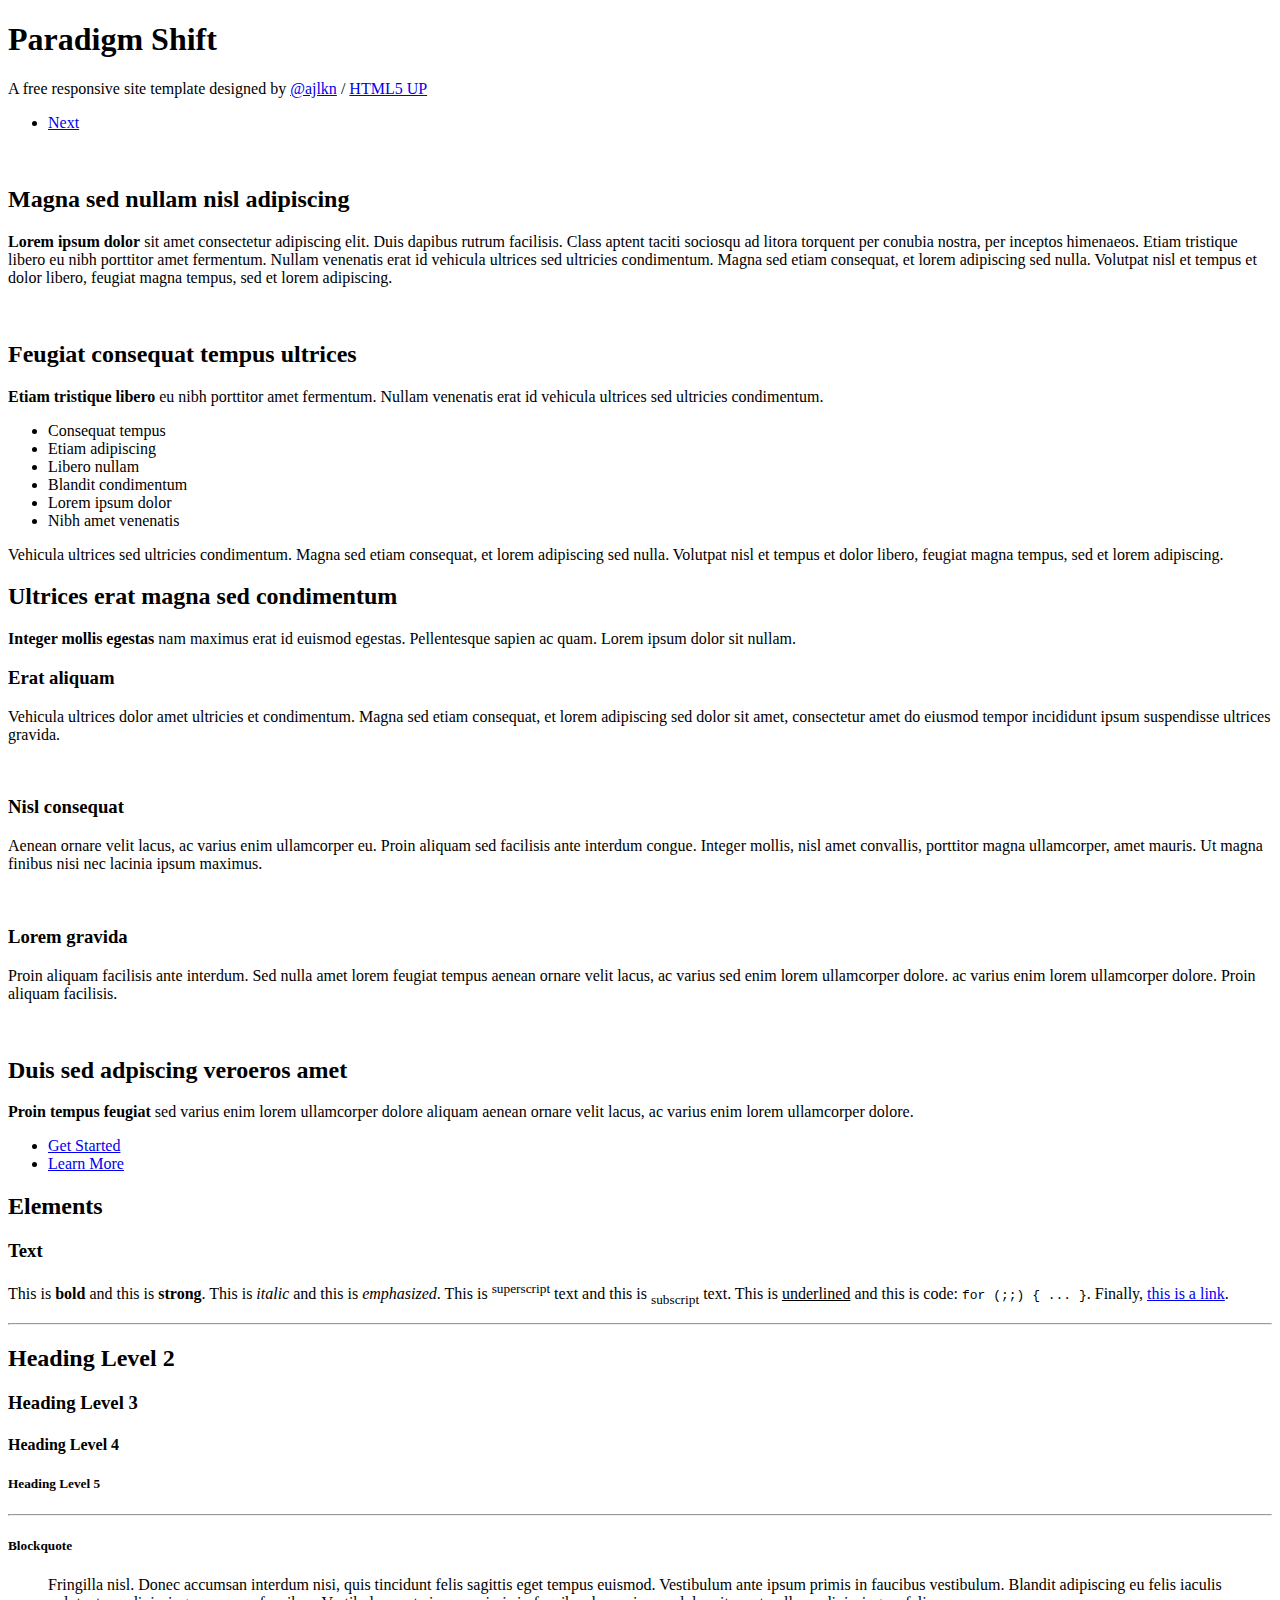
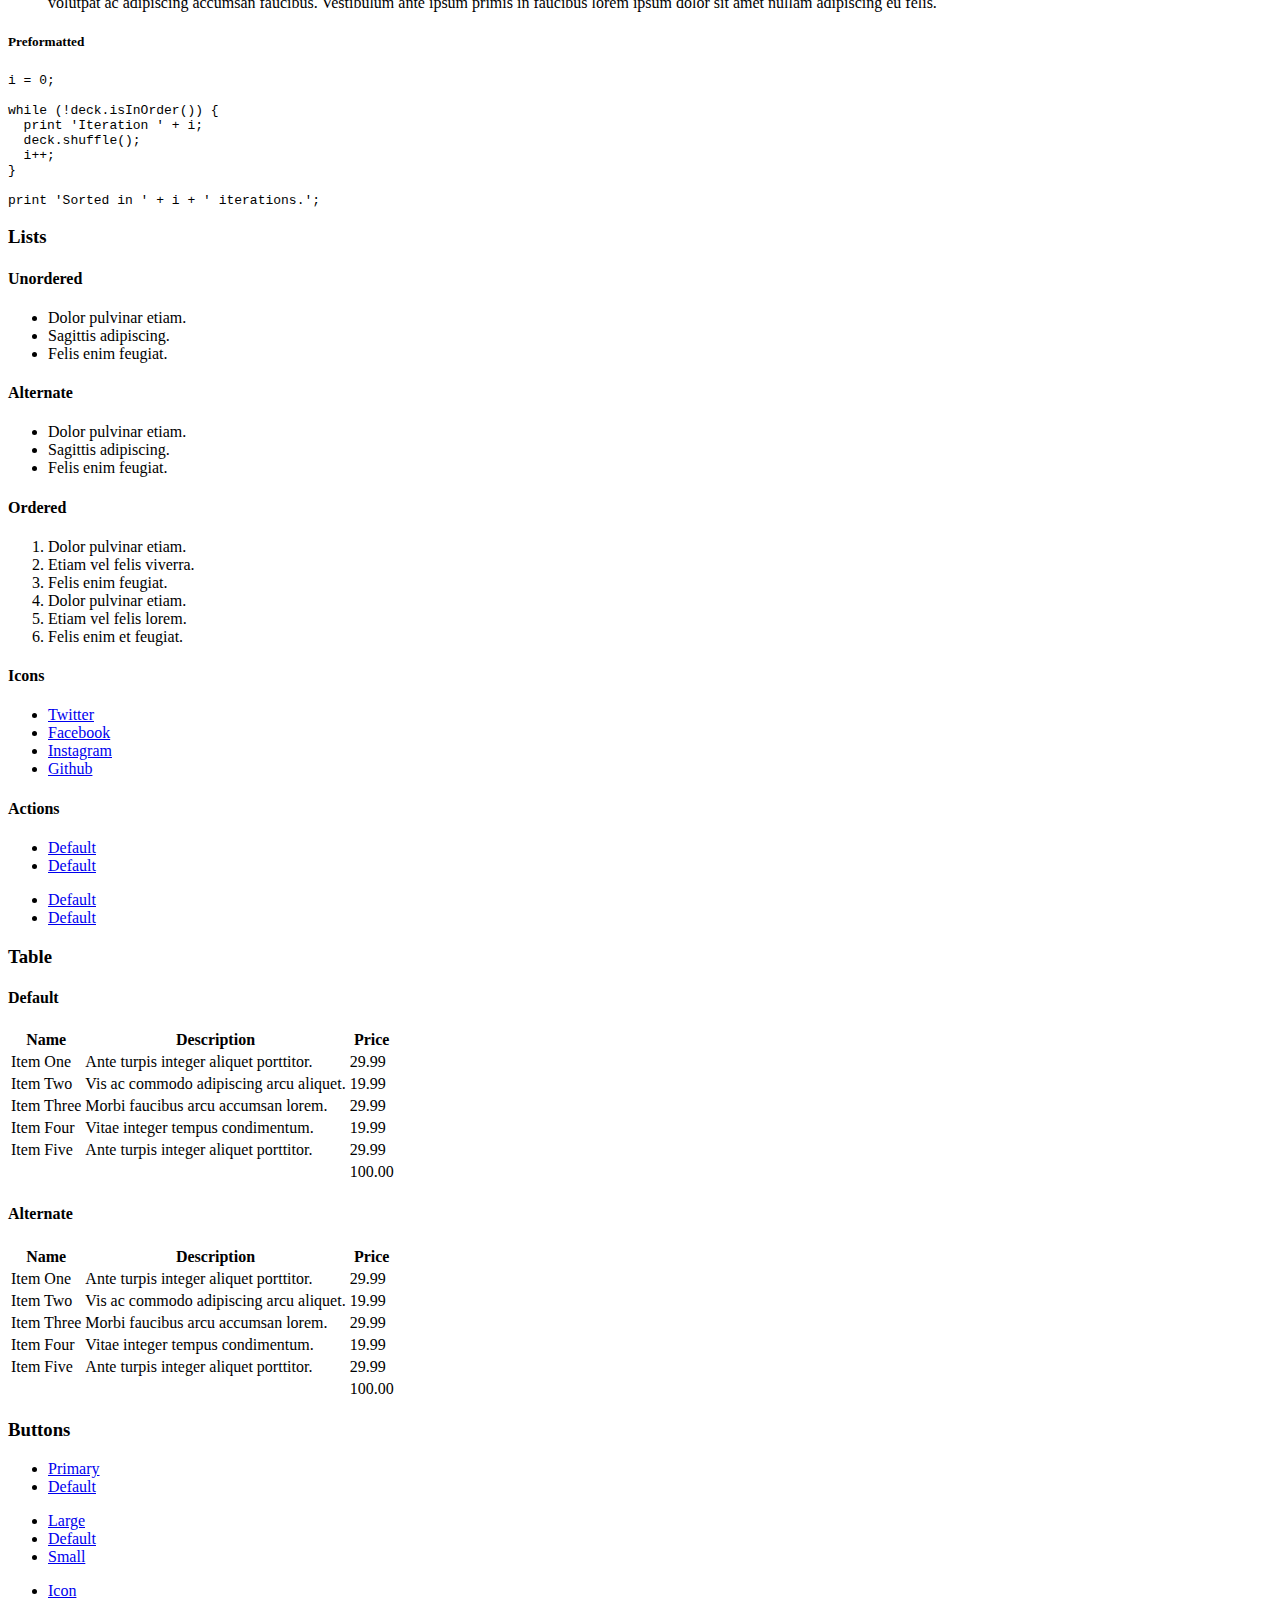
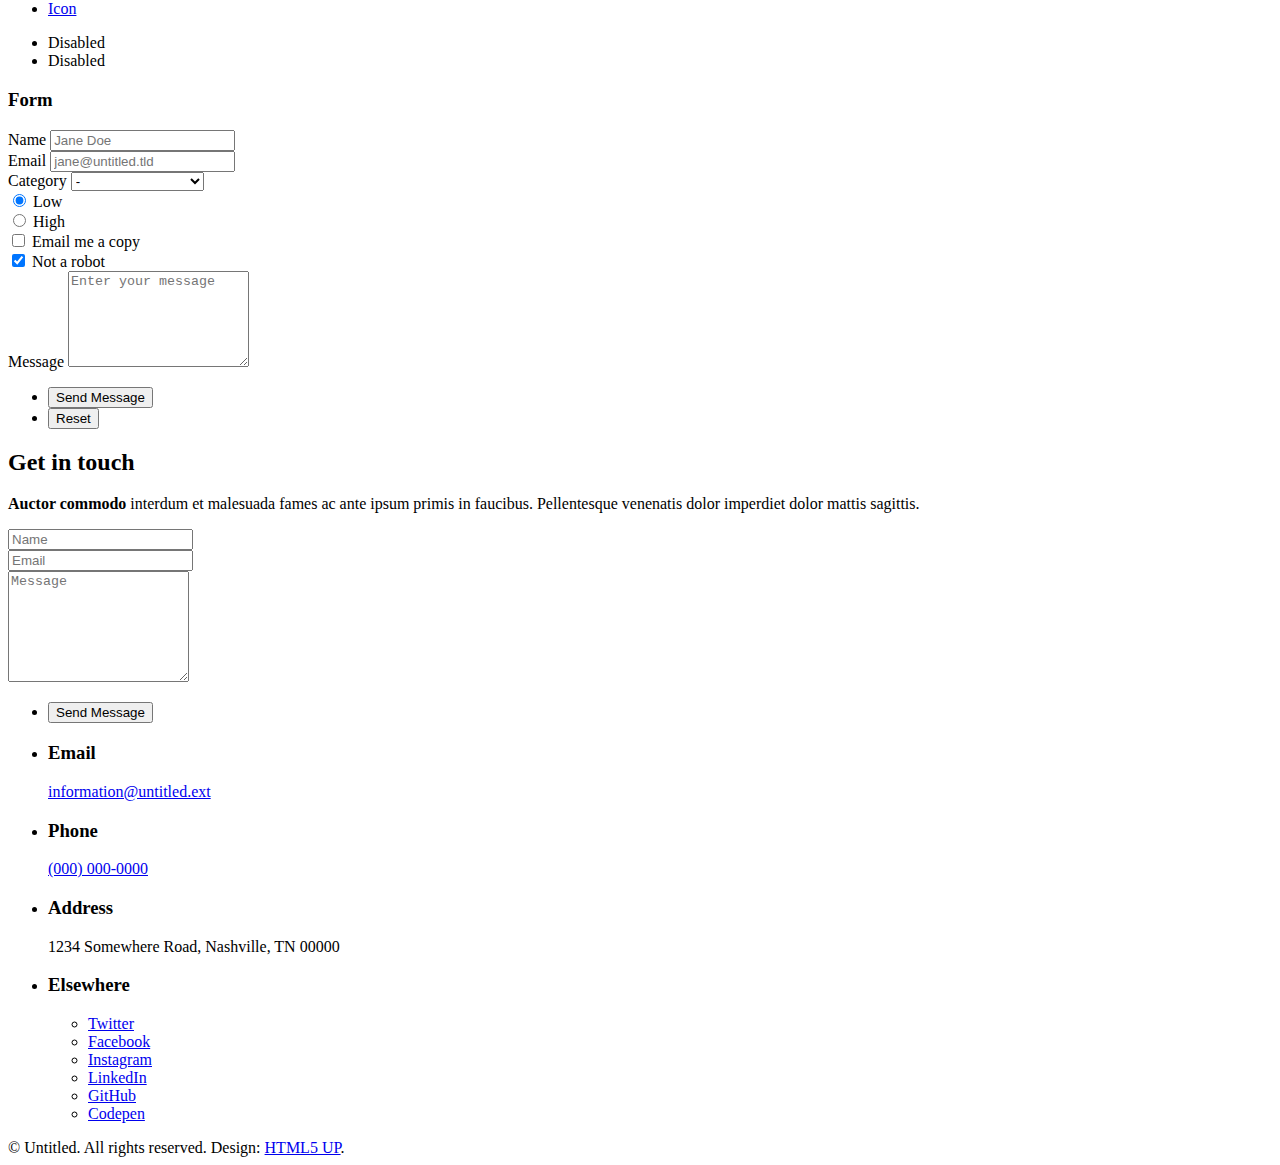
==== index.html @ 6b42baeb "Add files via upload" ====
<!DOCTYPE HTML>
<!--
	Paradigm Shift by HTML5 UP
	html5up.net | @ajlkn
	Free for personal and commercial use under the CCA 3.0 license (html5up.net/license)
-->
<html>

<head>
    <title>Paradigm Shift by HTML5 UP</title>
    <meta charset="utf-8" />
    <meta name="viewport" content="width=device-width, initial-scale=1, user-scalable=no" />
    <meta name="description" content="" />
    <meta name="keywords" content="" />
    <link rel="stylesheet" href="assets/css/main.css" />
</head>

<body class="is-preload">

    <!-- Wrapper -->
    <div id="wrapper">

        <!-- Intro -->
        <section class="intro">
            <header>
                <h1>Paradigm Shift</h1>
                <p>A free responsive site template designed by <a href="https://twitter.com/ajlkn">@ajlkn</a> / <a href="https://html5up.net">HTML5 UP</a></p>
                <ul class="actions">
                    <li><a href="#first" class="arrow scrolly"><span class="label">Next</span></a></li>
                </ul>
            </header>
            <div class="content">
                <span class="image fill" data-position="center"><img src="images/pic01.jpg" alt="" /></span>
            </div>
        </section>

        <!-- Section -->
        <section id="first">
            <header>
                <h2>Magna sed nullam nisl adipiscing</h2>
            </header>
            <div class="content">
                <p><strong>Lorem ipsum dolor</strong> sit amet consectetur adipiscing elit. Duis dapibus rutrum facilisis. Class aptent taciti sociosqu ad litora torquent per conubia nostra, per inceptos himenaeos. Etiam tristique libero eu nibh porttitor
                    amet fermentum. Nullam venenatis erat id vehicula ultrices sed ultricies condimentum. Magna sed etiam consequat, et lorem adipiscing sed nulla. Volutpat nisl et tempus et dolor libero, feugiat magna tempus, sed et lorem adipiscing.</p>
                <span class="image main"><img src="images/pic02.jpg" alt="" /></span>
            </div>
        </section>

        <!-- Section -->
        <section>
            <header>
                <h2>Feugiat consequat tempus ultrices</h2>
            </header>
            <div class="content">
                <p><strong>Etiam tristique libero</strong> eu nibh porttitor amet fermentum. Nullam venenatis erat id vehicula ultrices sed ultricies condimentum.</p>
                <ul class="feature-icons">
                    <li class="icon solid fa-laptop">Consequat tempus</li>
                    <li class="icon solid fa-bolt">Etiam adipiscing</li>
                    <li class="icon solid fa-signal">Libero nullam</li>
                    <li class="icon solid fa-cog">Blandit condimentum</li>
                    <li class="icon solid fa-map-marker-alt">Lorem ipsum dolor</li>
                    <li class="icon solid fa-code">Nibh amet venenatis</li>
                </ul>
                <p>Vehicula ultrices sed ultricies condimentum. Magna sed etiam consequat, et lorem adipiscing sed nulla. Volutpat nisl et tempus et dolor libero, feugiat magna tempus, sed et lorem adipiscing.</p>
            </div>
        </section>

        <!-- Section -->
        <section>
            <header>
                <h2>Ultrices erat magna sed condimentum</h2>
            </header>
            <div class="content">
                <p><strong>Integer mollis egestas</strong> nam maximus erat id euismod egestas. Pellentesque sapien ac quam. Lorem ipsum dolor sit nullam.</p>

                <!-- Section -->
                <section>
                    <header>
                        <h3>Erat aliquam</h3>
                        <p>Vehicula ultrices dolor amet ultricies et condimentum. Magna sed etiam consequat, et lorem adipiscing sed dolor sit amet, consectetur amet do eiusmod tempor incididunt ipsum suspendisse ultrices gravida.</p>
                    </header>
                    <div class="content">
                        <div class="gallery">
                            <a href="images/gallery/fulls/01.jpg" class="landscape"><img src="images/gallery/thumbs/01.jpg" alt="" /></a>
                            <a href="images/gallery/fulls/02.jpg"><img src="images/gallery/thumbs/02.jpg" alt="" /></a>
                            <a href="images/gallery/fulls/03.jpg"><img src="images/gallery/thumbs/03.jpg" alt="" /></a>
                            <a href="images/gallery/fulls/04.jpg" class="landscape"><img src="images/gallery/thumbs/04.jpg" alt="" /></a>
                        </div>
                    </div>
                </section>

                <!-- Section -->
                <section>
                    <header>
                        <h3>Nisl consequat</h3>
                        <p>Aenean ornare velit lacus, ac varius enim ullamcorper eu. Proin aliquam sed facilisis ante interdum congue. Integer mollis, nisl amet convallis, porttitor magna ullamcorper, amet mauris. Ut magna finibus nisi nec lacinia ipsum
                            maximus.
                        </p>
                    </header>
                    <div class="content">
                        <div class="gallery">
                            <a href="images/gallery/fulls/05.jpg" class="landscape"><img src="images/gallery/thumbs/05.jpg" alt="" /></a>
                            <a href="images/gallery/fulls/06.jpg"><img src="images/gallery/thumbs/06.jpg" alt="" /></a>
                            <a href="images/gallery/fulls/07.jpg"><img src="images/gallery/thumbs/07.jpg" alt="" /></a>
                        </div>
                    </div>
                </section>

                <!-- Section -->
                <section>
                    <header>
                        <h3>Lorem gravida</h3>
                        <p>Proin aliquam facilisis ante interdum. Sed nulla amet lorem feugiat tempus aenean ornare velit lacus, ac varius sed enim lorem ullamcorper dolore. ac varius enim lorem ullamcorper dolore. Proin aliquam facilisis.</p>
                    </header>
                    <div class="content">
                        <div class="gallery">
                            <a href="images/gallery/fulls/08.jpg" class="portrait"><img src="images/gallery/thumbs/08.jpg" alt="" /></a>
                            <a href="images/gallery/fulls/09.jpg" class="portrait"><img src="images/gallery/thumbs/09.jpg" alt="" /></a>
                            <a href="images/gallery/fulls/10.jpg" class="landscape"><img src="images/gallery/thumbs/10.jpg" alt="" /></a>
                        </div>
                    </div>
                </section>

            </div>
        </section>

        <!-- Section -->
        <section>
            <header>
                <h2>Duis sed adpiscing veroeros amet</h2>
            </header>
            <div class="content">
                <p><strong>Proin tempus feugiat</strong> sed varius enim lorem ullamcorper dolore aliquam aenean ornare velit lacus, ac varius enim lorem ullamcorper dolore.</p>
                <ul class="actions">
                    <li><a href="#" class="button primary large">Get Started</a></li>
                    <li><a href="#" class="button large">Learn More</a></li>
                </ul>
            </div>
        </section>

        <!-- Elements -->

        <section>
            <header>
                <h2>Elements</h2>
            </header>
            <div class="content">

                <section>
                    <header>
                        <h3>Text</h3>
                    </header>
                    <div class="content">
                        <p>This is <b>bold</b> and this is <strong>strong</strong>. This is <i>italic</i> and this is <em>emphasized</em>. This is <sup>superscript</sup> text and this is <sub>subscript</sub> text. This is <u>underlined</u> and this is code:
                            <code>for (;;) { ... }</code>. Finally, <a href="#">this is a link</a>.</p>
                        <hr />
                        <h2>Heading Level 2</h2>
                        <h3>Heading Level 3</h3>
                        <h4>Heading Level 4</h4>
                        <h5>Heading Level 5</h5>
                        <hr />
                        <h5>Blockquote</h5>
                        <blockquote>Fringilla nisl. Donec accumsan interdum nisi, quis tincidunt felis sagittis eget tempus euismod. Vestibulum ante ipsum primis in faucibus vestibulum. Blandit adipiscing eu felis iaculis volutpat ac adipiscing accumsan faucibus.
                            Vestibulum ante ipsum primis in faucibus lorem ipsum dolor sit amet nullam adipiscing eu felis.</blockquote>
                        <h5>Preformatted</h5>
                        <pre><code>i = 0;

while (!deck.isInOrder()) {
  print 'Iteration ' + i;
  deck.shuffle();
  i++;
}

print 'Sorted in ' + i + ' iterations.';</code></pre>
                    </div>
                </section>

                <section>
                    <header>
                        <h3>Lists</h3>
                    </header>
                    <div class="content">

                        <h4>Unordered</h4>
                        <ul>
                            <li>Dolor pulvinar etiam.</li>
                            <li>Sagittis adipiscing.</li>
                            <li>Felis enim feugiat.</li>
                        </ul>

                        <h4>Alternate</h4>
                        <ul class="alt">
                            <li>Dolor pulvinar etiam.</li>
                            <li>Sagittis adipiscing.</li>
                            <li>Felis enim feugiat.</li>
                        </ul>

                        <h4>Ordered</h4>
                        <ol>
                            <li>Dolor pulvinar etiam.</li>
                            <li>Etiam vel felis viverra.</li>
                            <li>Felis enim feugiat.</li>
                            <li>Dolor pulvinar etiam.</li>
                            <li>Etiam vel felis lorem.</li>
                            <li>Felis enim et feugiat.</li>
                        </ol>
                        <h4>Icons</h4>
                        <ul class="icons">
                            <li><a href="#" class="icon brands fa-twitter"><span class="label">Twitter</span></a></li>
                            <li><a href="#" class="icon brands fa-facebook-f"><span class="label">Facebook</span></a></li>
                            <li><a href="#" class="icon brands fa-instagram"><span class="label">Instagram</span></a></li>
                            <li><a href="#" class="icon brands fa-github"><span class="label">Github</span></a></li>
                        </ul>

                        <h4>Actions</h4>
                        <ul class="actions">
                            <li><a href="#" class="button primary">Default</a></li>
                            <li><a href="#" class="button">Default</a></li>
                        </ul>
                        <ul class="actions stacked">
                            <li><a href="#" class="button primary">Default</a></li>
                            <li><a href="#" class="button">Default</a></li>
                        </ul>
                    </div>
                </section>

                <section>
                    <header>
                        <h3>Table</h3>
                    </header>
                    <div class="content">
                        <h4>Default</h4>
                        <div class="table-wrapper">
                            <table>
                                <thead>
                                    <tr>
                                        <th>Name</th>
                                        <th>Description</th>
                                        <th>Price</th>
                                    </tr>
                                </thead>
                                <tbody>
                                    <tr>
                                        <td>Item One</td>
                                        <td>Ante turpis integer aliquet porttitor.</td>
                                        <td>29.99</td>
                                    </tr>
                                    <tr>
                                        <td>Item Two</td>
                                        <td>Vis ac commodo adipiscing arcu aliquet.</td>
                                        <td>19.99</td>
                                    </tr>
                                    <tr>
                                        <td>Item Three</td>
                                        <td> Morbi faucibus arcu accumsan lorem.</td>
                                        <td>29.99</td>
                                    </tr>
                                    <tr>
                                        <td>Item Four</td>
                                        <td>Vitae integer tempus condimentum.</td>
                                        <td>19.99</td>
                                    </tr>
                                    <tr>
                                        <td>Item Five</td>
                                        <td>Ante turpis integer aliquet porttitor.</td>
                                        <td>29.99</td>
                                    </tr>
                                </tbody>
                                <tfoot>
                                    <tr>
                                        <td colspan="2"></td>
                                        <td>100.00</td>
                                    </tr>
                                </tfoot>
                            </table>
                        </div>

                        <h4>Alternate</h4>
                        <div class="table-wrapper">
                            <table class="alt">
                                <thead>
                                    <tr>
                                        <th>Name</th>
                                        <th>Description</th>
                                        <th>Price</th>
                                    </tr>
                                </thead>
                                <tbody>
                                    <tr>
                                        <td>Item One</td>
                                        <td>Ante turpis integer aliquet porttitor.</td>
                                        <td>29.99</td>
                                    </tr>
                                    <tr>
                                        <td>Item Two</td>
                                        <td>Vis ac commodo adipiscing arcu aliquet.</td>
                                        <td>19.99</td>
                                    </tr>
                                    <tr>
                                        <td>Item Three</td>
                                        <td> Morbi faucibus arcu accumsan lorem.</td>
                                        <td>29.99</td>
                                    </tr>
                                    <tr>
                                        <td>Item Four</td>
                                        <td>Vitae integer tempus condimentum.</td>
                                        <td>19.99</td>
                                    </tr>
                                    <tr>
                                        <td>Item Five</td>
                                        <td>Ante turpis integer aliquet porttitor.</td>
                                        <td>29.99</td>
                                    </tr>
                                </tbody>
                                <tfoot>
                                    <tr>
                                        <td colspan="2"></td>
                                        <td>100.00</td>
                                    </tr>
                                </tfoot>
                            </table>
                        </div>
                    </div>
                </section>

                <section>
                    <header>
                        <h3>Buttons</h3>
                    </header>
                    <div class="content">
                        <ul class="actions">
                            <li><a href="#" class="button primary">Primary</a></li>
                            <li><a href="#" class="button">Default</a></li>
                        </ul>
                        <ul class="actions">
                            <li><a href="#" class="button large">Large</a></li>
                            <li><a href="#" class="button">Default</a></li>
                            <li><a href="#" class="button small">Small</a></li>
                        </ul>
                        <ul class="actions">
                            <li><a href="#" class="button primary icon solid fa-download">Icon</a></li>
                            <li><a href="#" class="button icon solid fa-download">Icon</a></li>
                        </ul>
                        <ul class="actions">
                            <li><span class="button primary disabled">Disabled</span></li>
                            <li><span class="button disabled">Disabled</span></li>
                        </ul>
                    </div>
                </section>

                <section>
                    <header>
                        <h3>Form</h3>
                    </header>
                    <div class="content">
                        <form method="post" action="#">
                            <div class="fields">
                                <div class="field half">
                                    <label for="demo-name">Name</label>
                                    <input type="text" name="demo-name" id="demo-name" value="" placeholder="Jane Doe" />
                                </div>
                                <div class="field half">
                                    <label for="demo-email">Email</label>
                                    <input type="email" name="demo-email" id="demo-email" value="" placeholder="jane@untitled.tld" />
                                </div>
                                <div class="field">
                                    <label for="demo-category">Category</label>
                                    <select name="demo-category" id="demo-category">
													<option value="">-</option>
													<option value="1">Manufacturing</option>
													<option value="1">Shipping</option>
													<option value="1">Administration</option>
													<option value="1">Human Resources</option>
												</select>
                                </div>
                                <div class="field half">
                                    <input type="radio" id="demo-priority-low" name="demo-priority" checked>
                                    <label for="demo-priority-low">Low</label>
                                </div>
                                <div class="field half">
                                    <input type="radio" id="demo-priority-high" name="demo-priority">
                                    <label for="demo-priority-high">High</label>
                                </div>
                                <div class="field half">
                                    <input type="checkbox" id="demo-copy" name="demo-copy">
                                    <label for="demo-copy">Email me a copy</label>
                                </div>
                                <div class="field half">
                                    <input type="checkbox" id="demo-human" name="demo-human" checked>
                                    <label for="demo-human">Not a robot</label>
                                </div>
                                <div class="field">
                                    <label for="demo-message">Message</label>
                                    <textarea name="demo-message" id="demo-message" placeholder="Enter your message" rows="6"></textarea>
                                </div>
                            </div>
                            <ul class="actions">
                                <li><input type="submit" value="Send Message" class="primary" /></li>
                                <li><input type="reset" value="Reset" /></li>
                            </ul>
                        </form>
                    </div>
                </section>

            </div>
        </section>


        <!-- Section -->
        <section>
            <header>
                <h2>Get in touch</h2>
            </header>
            <div class="content">
                <p><strong>Auctor commodo</strong> interdum et malesuada fames ac ante ipsum primis in faucibus. Pellentesque venenatis dolor imperdiet dolor mattis sagittis.</p>
                <form>
                    <div class="fields">
                        <div class="field half">
                            <input type="text" name="name" id="name" placeholder="Name" />
                        </div>
                        <div class="field half">
                            <input type="email" name="email" id="email" placeholder="Email" />
                        </div>
                        <div class="field">
                            <textarea name="message" id="message" placeholder="Message" rows="7"></textarea>
                        </div>
                    </div>
                    <ul class="actions">
                        <li><input type="submit" value="Send Message" class="button primary" /></li>
                    </ul>
                </form>
            </div>
            <footer>
                <ul class="items">
                    <li>
                        <h3>Email</h3>
                        <a href="#">information@untitled.ext</a>
                    </li>
                    <li>
                        <h3>Phone</h3>
                        <a href="#">(000) 000-0000</a>
                    </li>
                    <li>
                        <h3>Address</h3>
                        <span>1234 Somewhere Road, Nashville, TN 00000</span>
                    </li>
                    <li>
                        <h3>Elsewhere</h3>
                        <ul class="icons">
                            <li><a href="#" class="icon brands fa-twitter"><span class="label">Twitter</span></a></li>
                            <li><a href="#" class="icon brands fa-facebook-f"><span class="label">Facebook</span></a></li>
                            <li><a href="#" class="icon brands fa-instagram"><span class="label">Instagram</span></a></li>
                            <li><a href="#" class="icon brands fa-linkedin-in"><span class="label">LinkedIn</span></a></li>
                            <li><a href="#" class="icon brands fa-github"><span class="label">GitHub</span></a></li>
                            <li><a href="#" class="icon brands fa-codepen"><span class="label">Codepen</span></a></li>
                        </ul>
                    </li>
                </ul>
            </footer>
        </section>

        <!-- Copyright -->
        <div class="copyright">&copy; Untitled. All rights reserved. Design: <a href="https://html5up.net">HTML5 UP</a>.</div>

    </div>

    <!-- Scripts -->
    <script src="assets/js/jquery.min.js"></script>
    <script src="assets/js/jquery.scrolly.min.js"></script>
    <script src="assets/js/browser.min.js"></script>
    <script src="assets/js/breakpoints.min.js"></script>
    <script src="assets/js/util.js"></script>
    <script src="assets/js/main.js"></script>

</body>

</html>
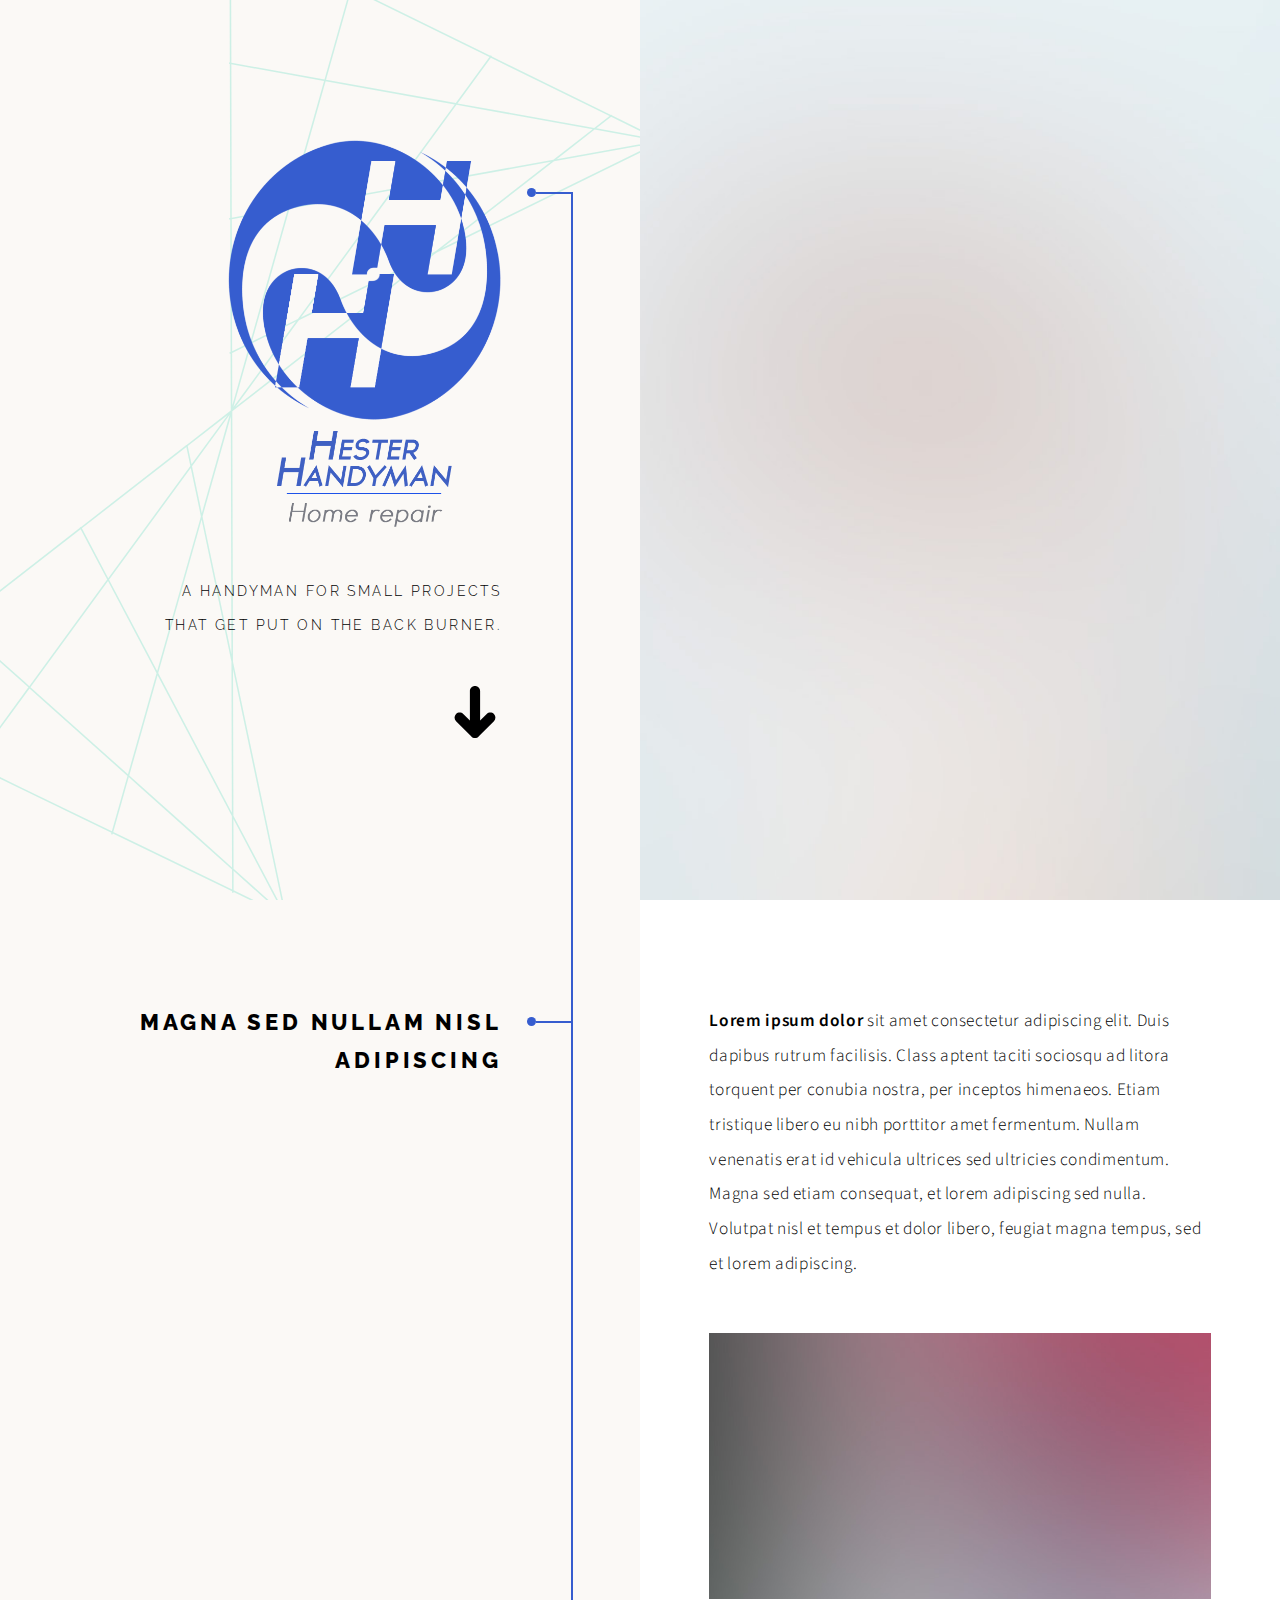
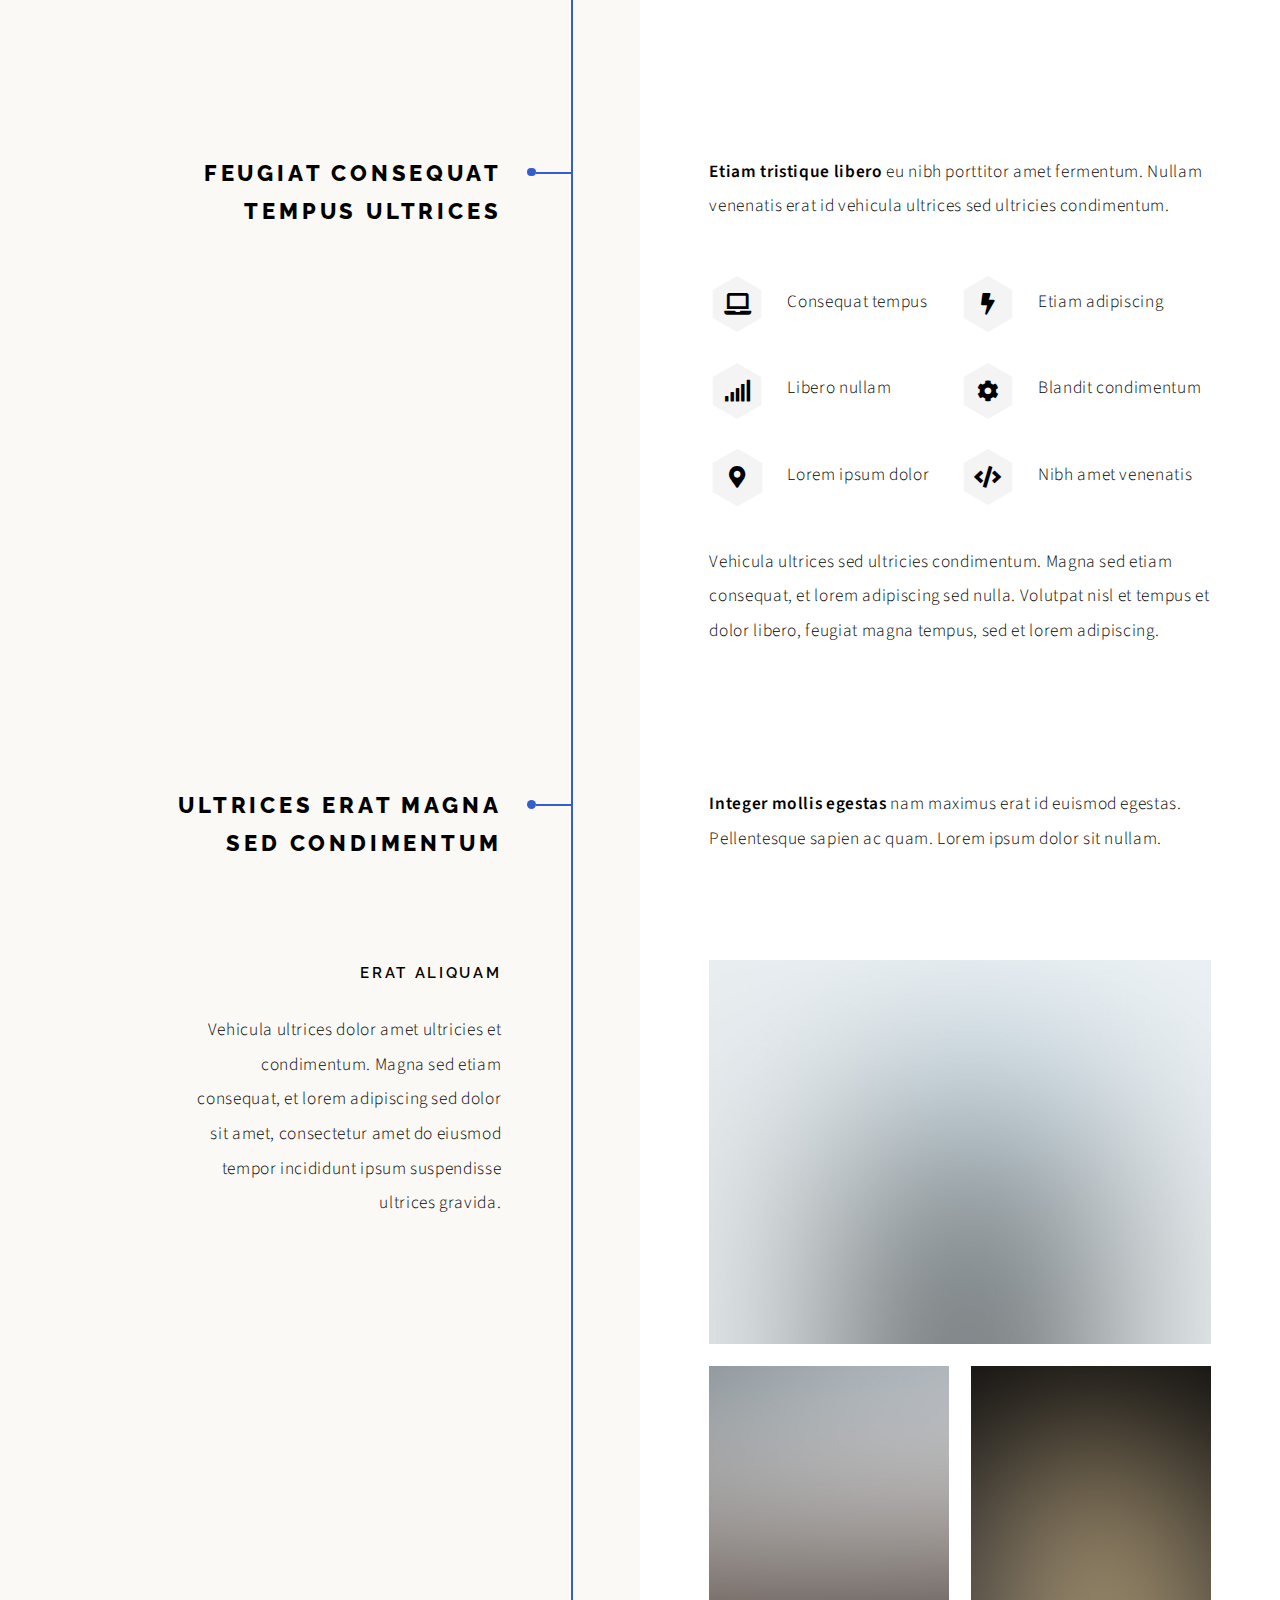
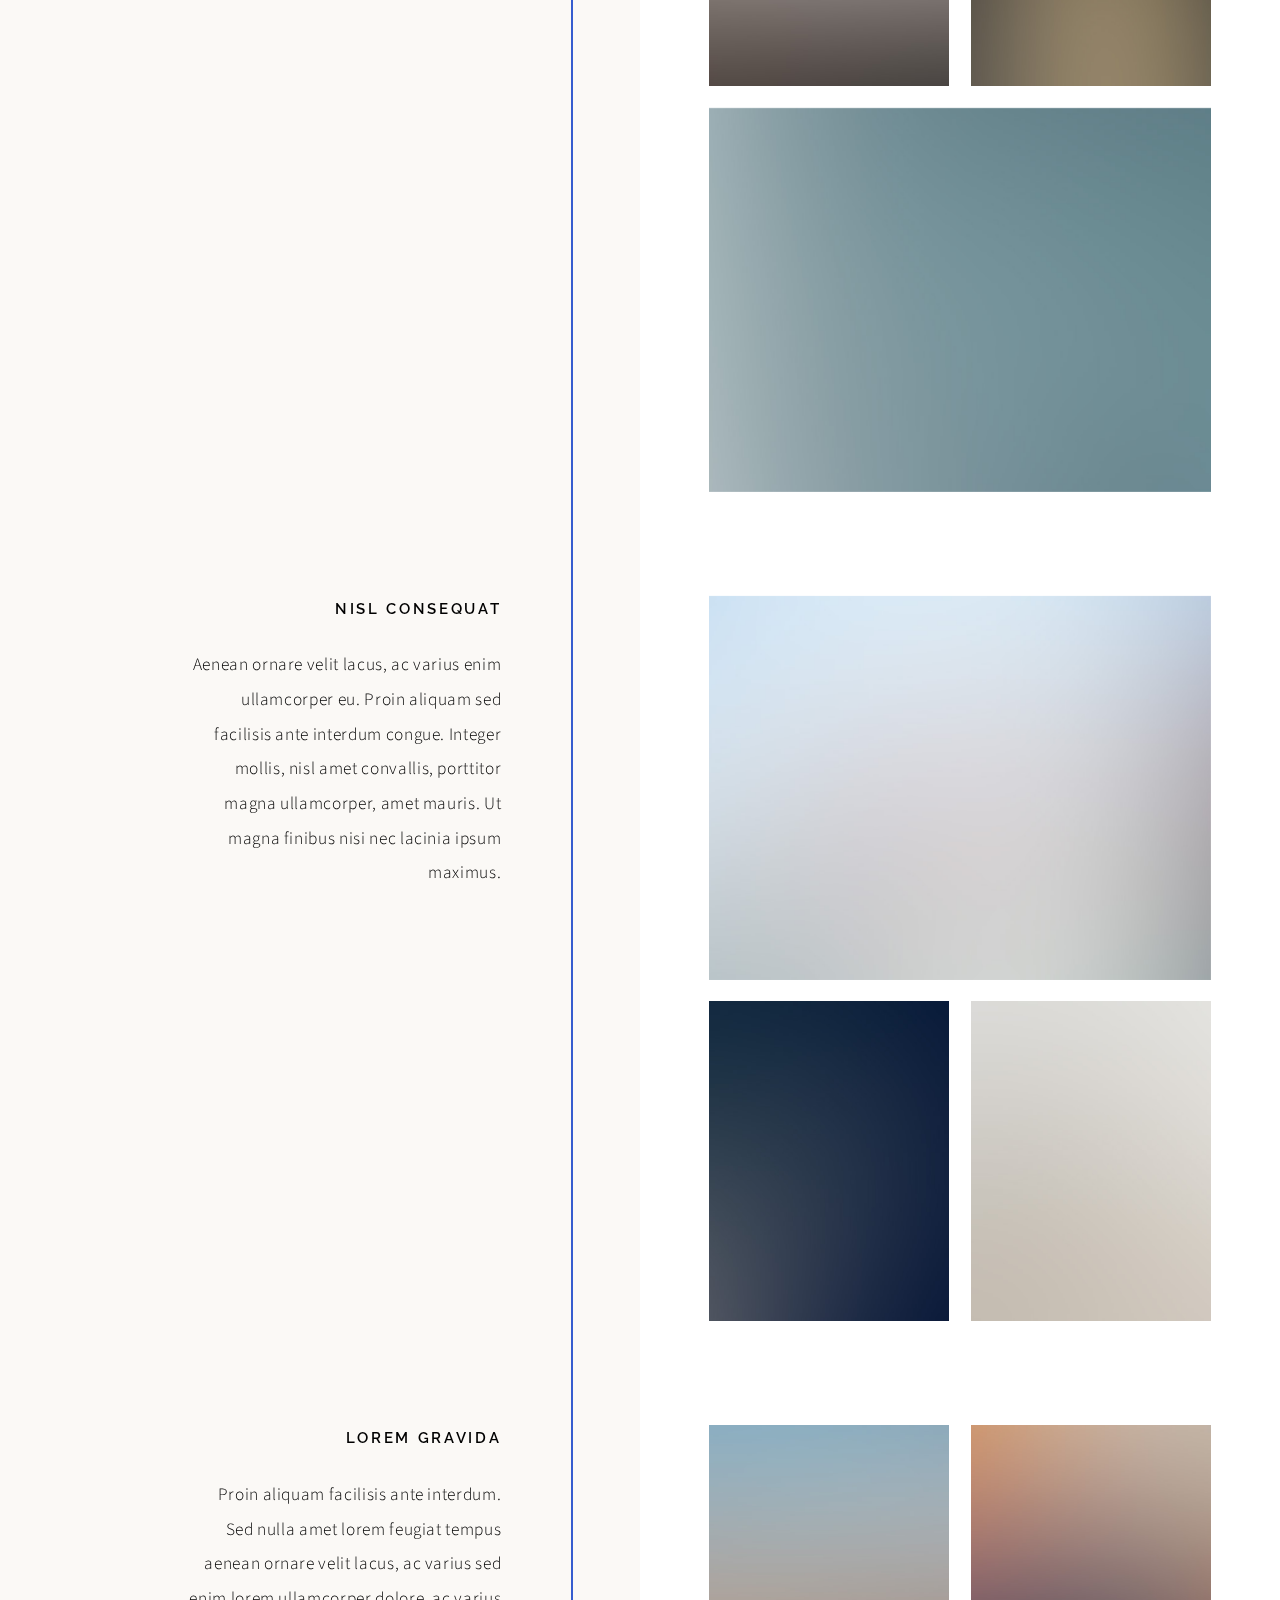
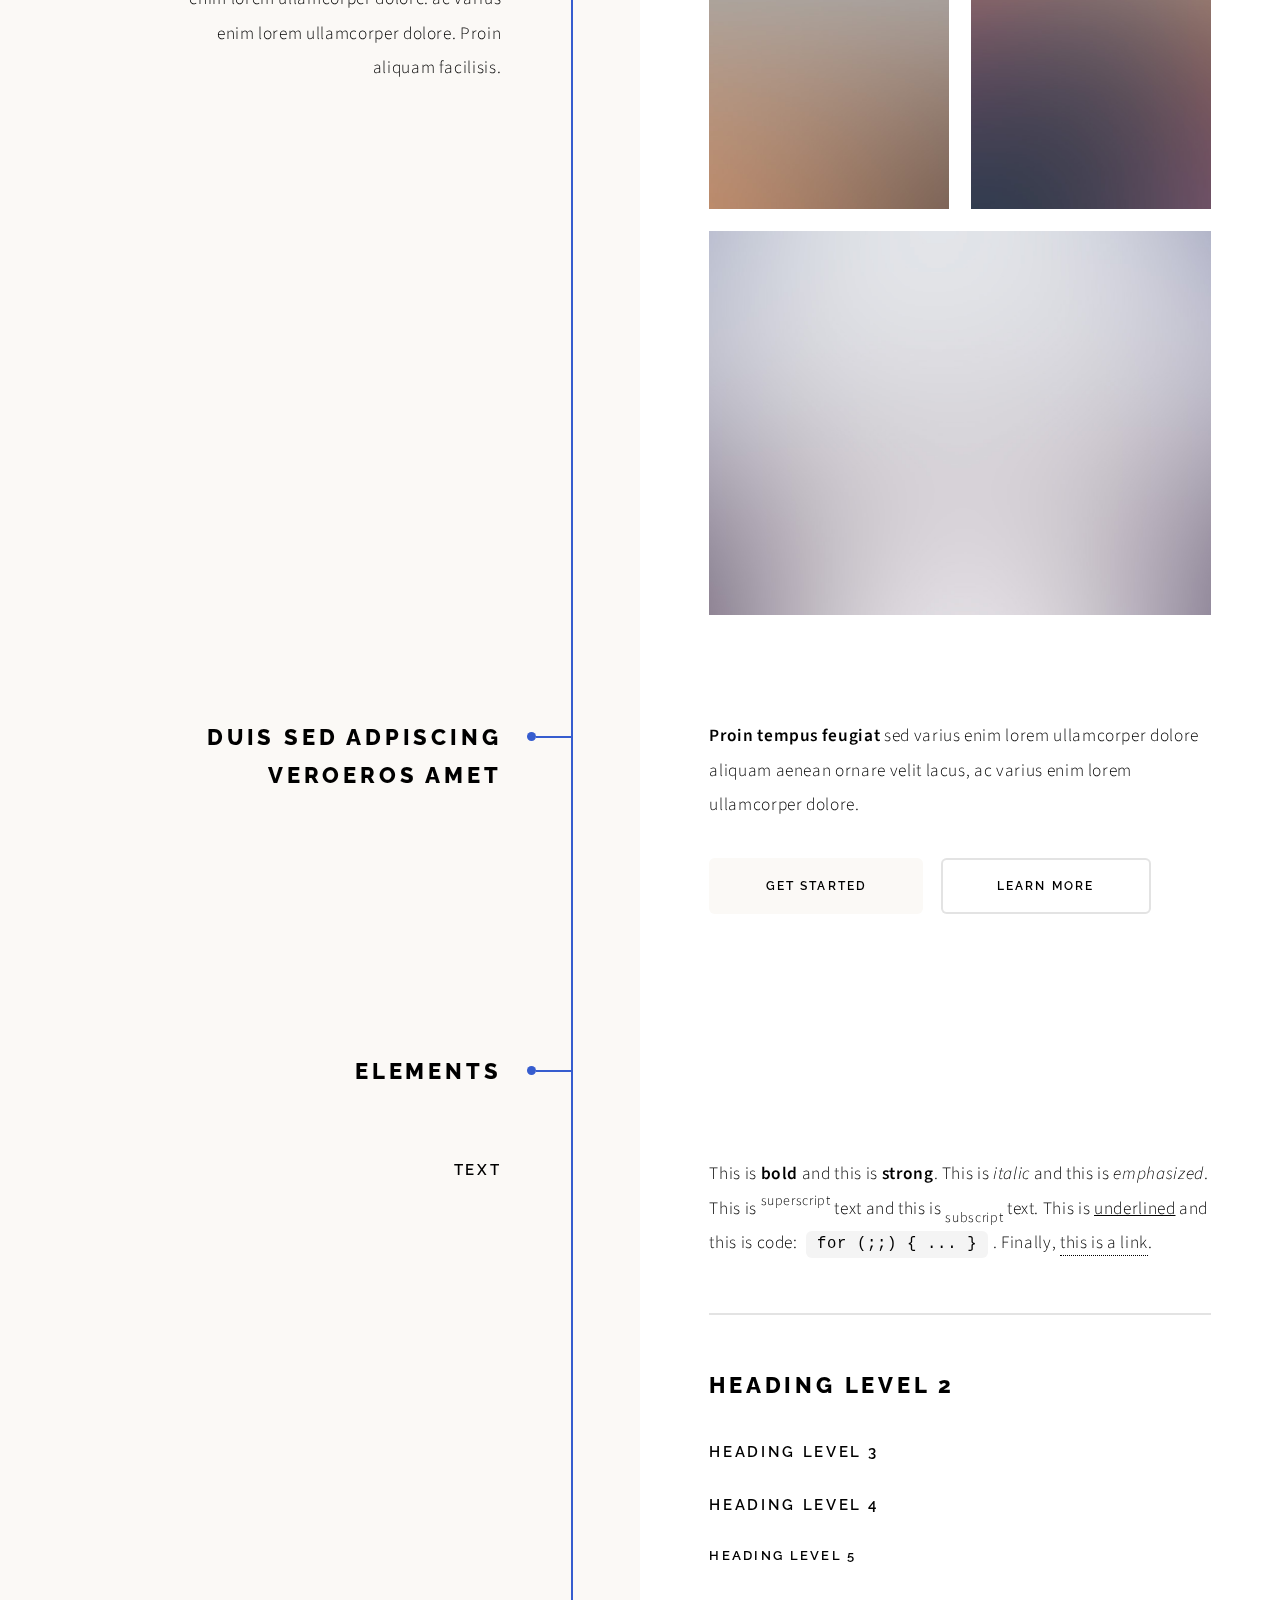
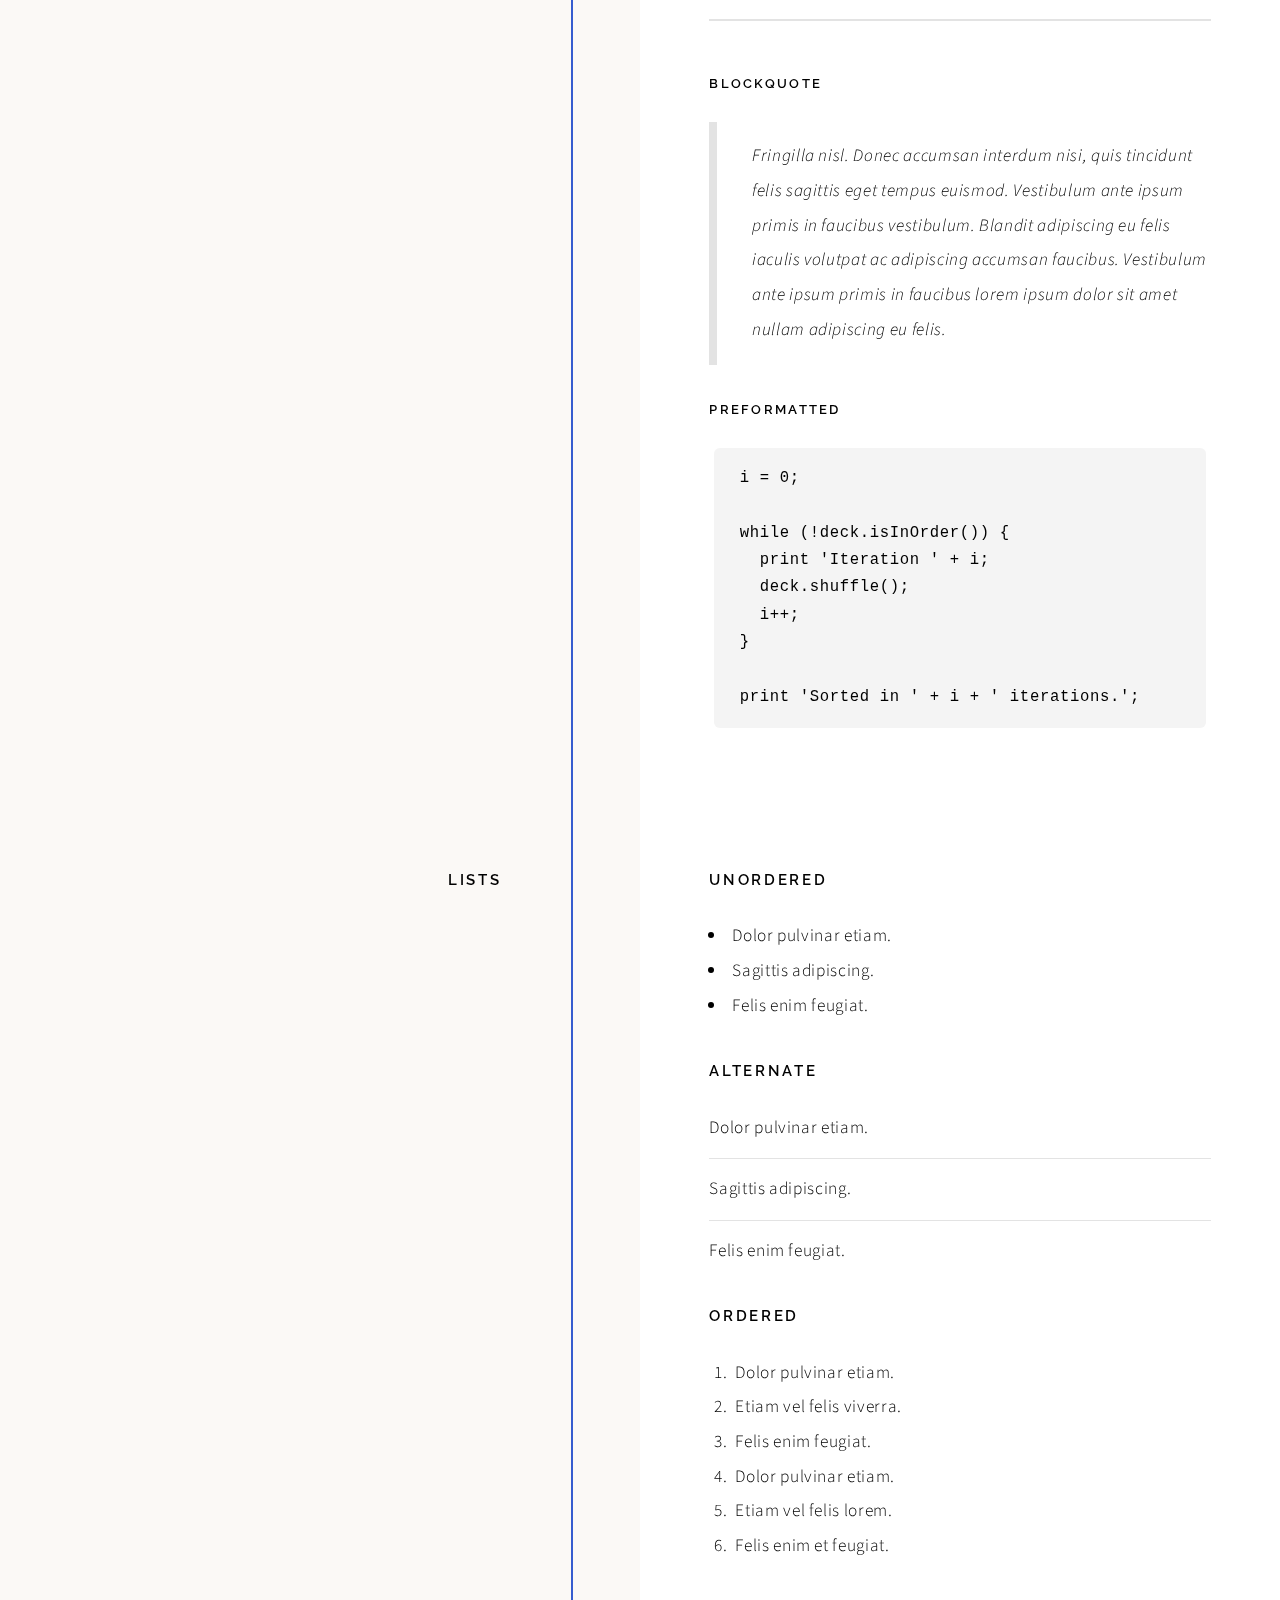
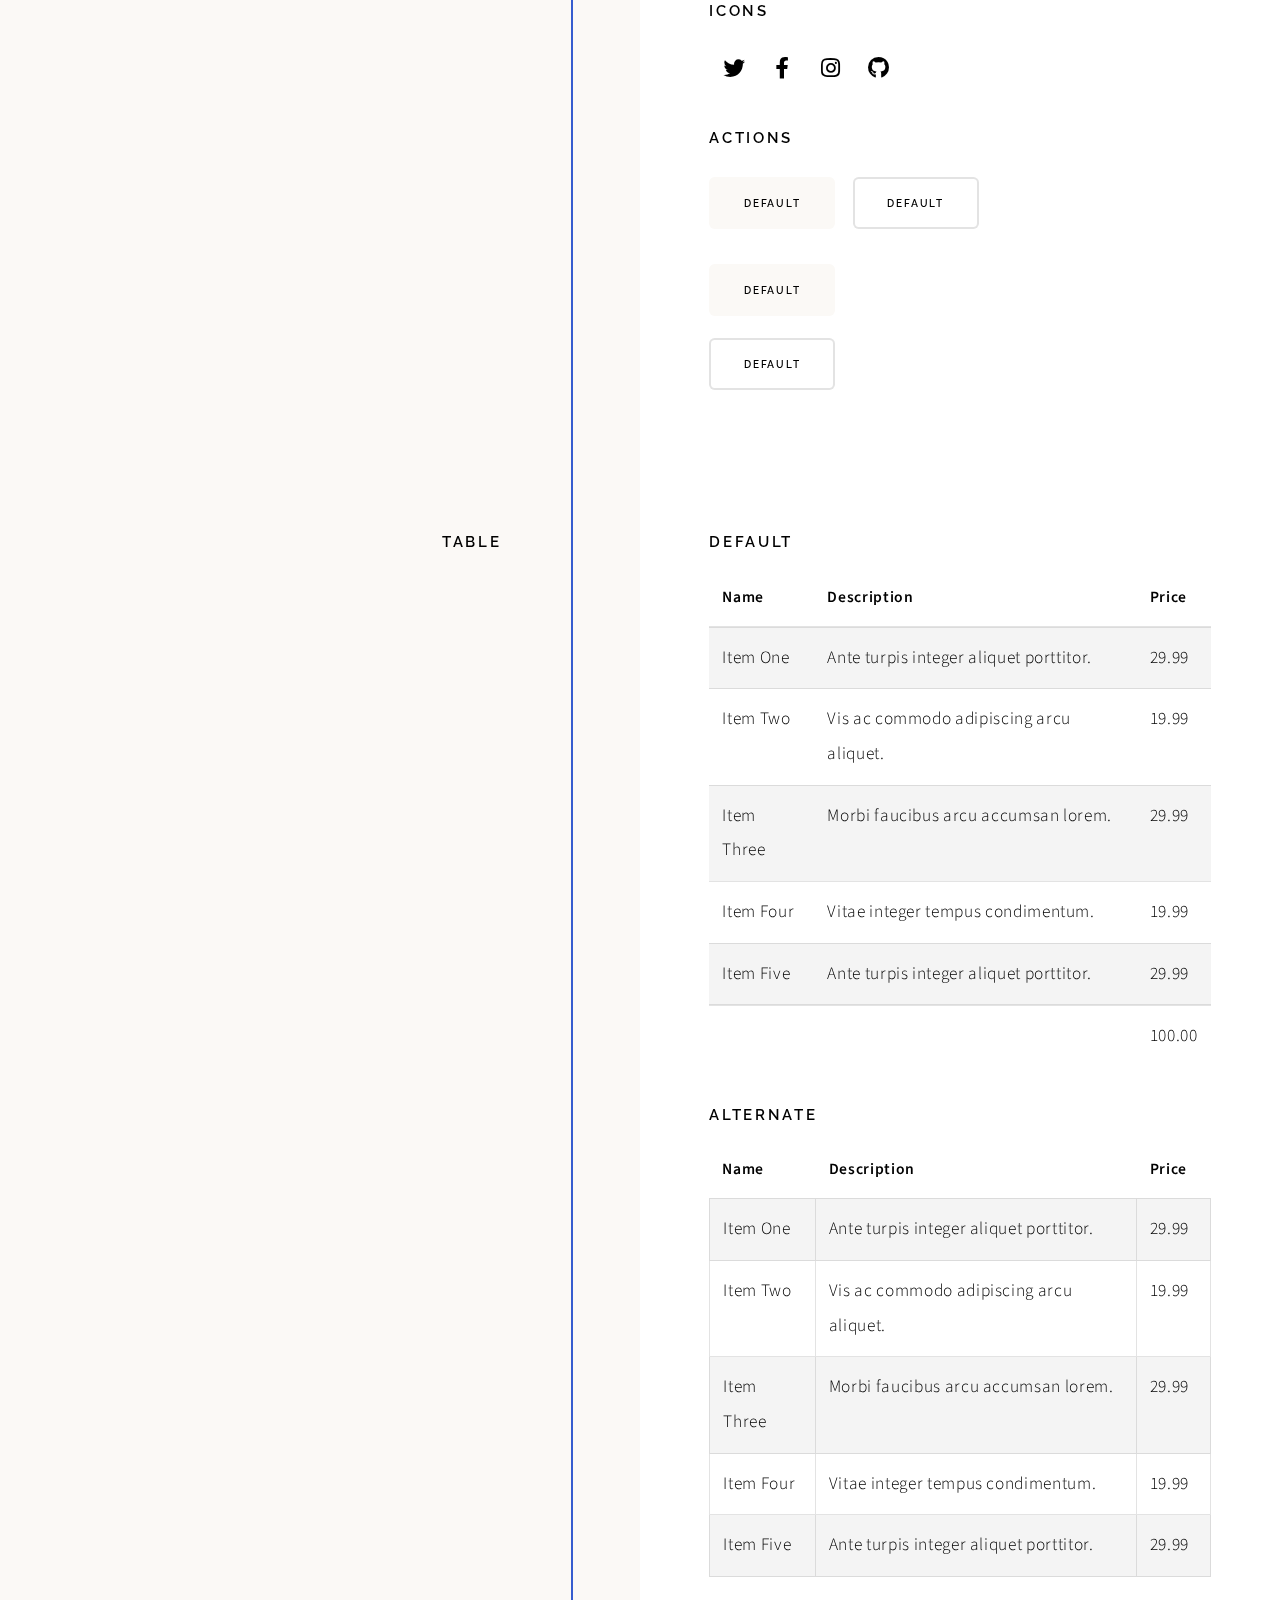
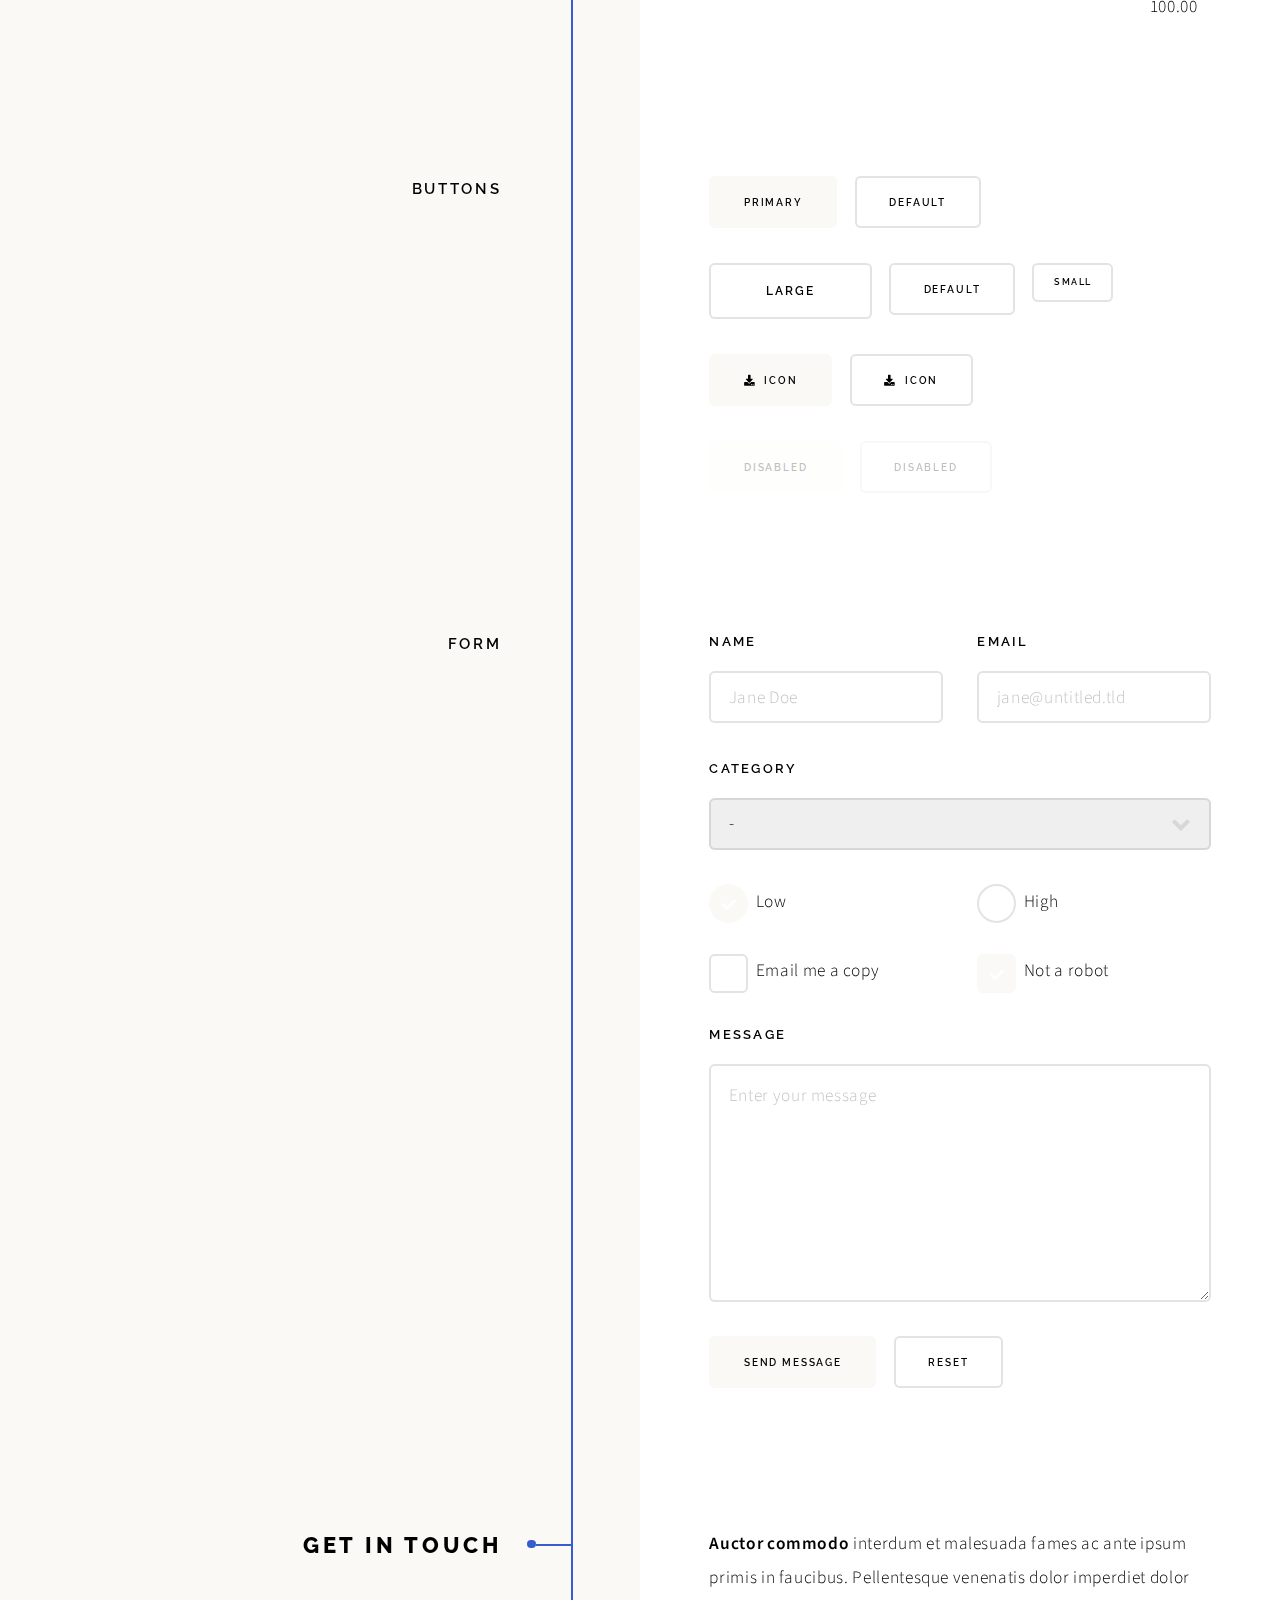
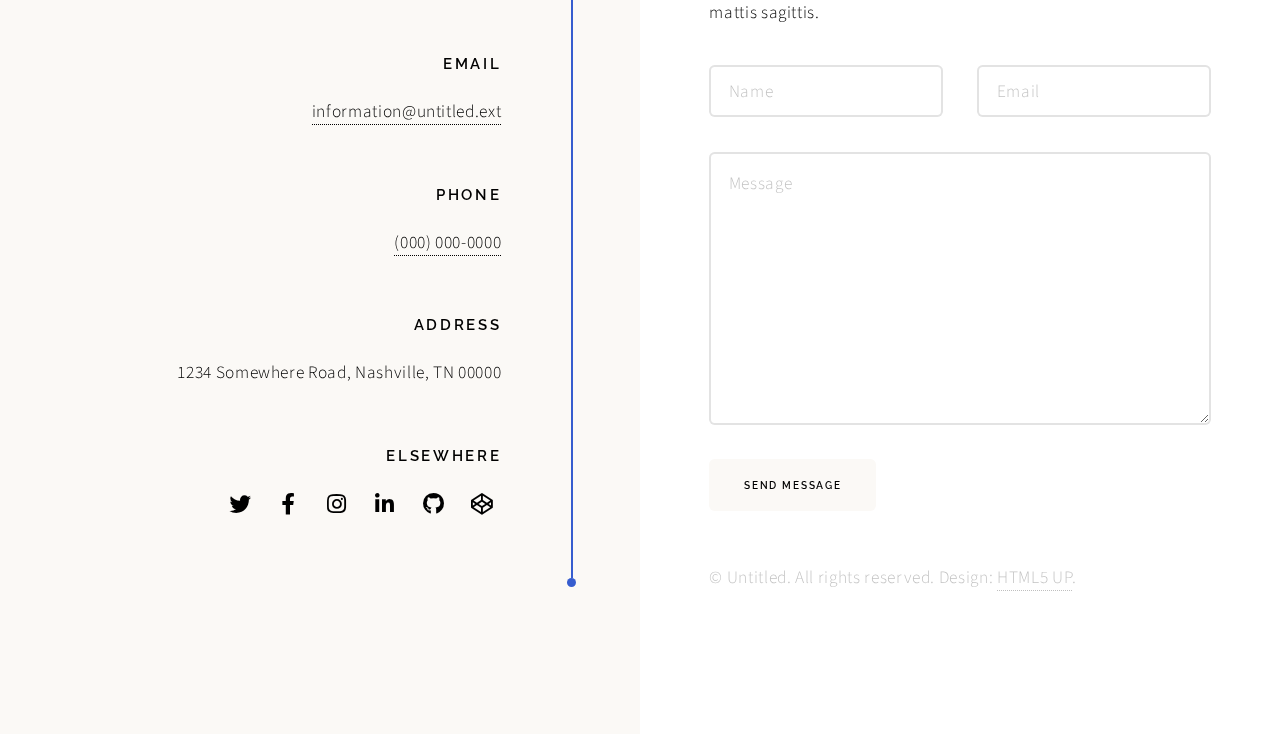
==== commit 3122882e: "Theme changes and images/logos import" ====
--- a/index.html
+++ b/index.html
@@ -1,5 +1,6 @@
 <!DOCTYPE HTML>
 <!--
+    Modified and Developed by JH and BH
 	Paradigm Shift by HTML5 UP
 	html5up.net | @ajlkn
 	Free for personal and commercial use under the CCA 3.0 license (html5up.net/license)
@@ -7,7 +8,7 @@
 <html>
 
 <head>
-    <title>Paradigm Shift by HTML5 UP</title>
+    <title>HH Repair</title>
     <meta charset="utf-8" />
     <meta name="viewport" content="width=device-width, initial-scale=1, user-scalable=no" />
     <meta name="description" content="" />
@@ -23,8 +24,10 @@
         <!-- Intro -->
         <section class="intro">
             <header>
-                <h1>Paradigm Shift</h1>
-                <p>A free responsive site template designed by <a href="https://twitter.com/ajlkn">@ajlkn</a> / <a href="https://html5up.net">HTML5 UP</a></p>
+                <h1>
+                    <img src="images/Logo.png" width="75%" height="75%">
+                </h1>
+                <p>A handyman for small projects that get put on the back burner.</p>
                 <ul class="actions">
                     <li><a href="#first" class="arrow scrolly"><span class="label">Next</span></a></li>
                 </ul>
--- a/assets/css/main.css
+++ b/assets/css/main.css
@@ -0,0 +1,3567 @@
+@import url(fontawesome-all.min.css);
+@import url("https://fonts.googleapis.com/css?family=Source+Sans+Pro:300,600,700,300i,600i,700i|Raleway:600,800");
+
+/*
+	Paradigm Shift by HTML5 UP
+	html5up.net | @ajlkn
+	Free for personal and commercial use under the CCA 3.0 license (html5up.net/license)
+*/
+
+html,
+body,
+div,
+span,
+applet,
+object,
+iframe,
+h1,
+h2,
+h3,
+h4,
+h5,
+h6,
+p,
+blockquote,
+pre,
+a,
+abbr,
+acronym,
+address,
+big,
+cite,
+code,
+del,
+dfn,
+em,
+img,
+ins,
+kbd,
+q,
+s,
+samp,
+small,
+strike,
+strong,
+sub,
+sup,
+tt,
+var,
+b,
+u,
+i,
+center,
+dl,
+dt,
+dd,
+ol,
+ul,
+li,
+fieldset,
+form,
+label,
+legend,
+table,
+caption,
+tbody,
+tfoot,
+thead,
+tr,
+th,
+td,
+article,
+aside,
+canvas,
+details,
+embed,
+figure,
+figcaption,
+footer,
+header,
+hgroup,
+menu,
+nav,
+output,
+ruby,
+section,
+summary,
+time,
+mark,
+audio,
+video {
+    margin: 0;
+    padding: 0;
+    border: 0;
+    font-size: 100%;
+    font: inherit;
+    vertical-align: baseline;
+}
+
+article,
+aside,
+details,
+figcaption,
+figure,
+footer,
+header,
+hgroup,
+menu,
+nav,
+section {
+    display: block;
+}
+
+body {
+    line-height: 1;
+}
+
+ol,
+ul {
+    list-style: none;
+}
+
+blockquote,
+q {
+    quotes: none;
+}
+
+blockquote:before,
+blockquote:after,
+q:before,
+q:after {
+    content: '';
+    content: none;
+}
+
+table {
+    border-collapse: collapse;
+    border-spacing: 0;
+}
+
+body {
+    -webkit-text-size-adjust: none;
+}
+
+mark {
+    background-color: transparent;
+    color: inherit;
+}
+
+input::-moz-focus-inner {
+    border: 0;
+    padding: 0;
+}
+
+input,
+select,
+textarea {
+    -moz-appearance: none;
+    -webkit-appearance: none;
+    -ms-appearance: none;
+    appearance: none;
+}
+
+
+/* Basic */
+
+@-ms-viewport {
+    width: device-width;
+}
+
+body {
+    -ms-overflow-style: scrollbar;
+}
+
+@media screen and (max-width: 480px) {
+    html,
+    body {
+        min-width: 320px;
+    }
+}
+
+html {
+    box-sizing: border-box;
+}
+
+*,
+*:before,
+*:after {
+    box-sizing: inherit;
+}
+
+html {
+    overflow-x: hidden;
+}
+
+body {
+    background: #ffffff;
+    overflow-x: hidden;
+}
+
+body.is-preload *,
+body.is-preload *:before,
+body.is-preload *:after {
+    -moz-animation: none !important;
+    -webkit-animation: none !important;
+    -ms-animation: none !important;
+    animation: none !important;
+    -moz-transition: none !important;
+    -webkit-transition: none !important;
+    -ms-transition: none !important;
+    transition: none !important;
+}
+
+
+/* Typography */
+
+html {
+    font-size: 18pt;
+}
+
+@media screen and (max-width: 1920px) {
+    html {
+        font-size: 13pt;
+    }
+}
+
+@media screen and (max-width: 1152px) {
+    html {
+        font-size: 14pt;
+    }
+}
+
+@media screen and (max-width: 736px) {
+    html {
+        font-size: 12pt;
+    }
+}
+
+@media screen and (max-width: 480px) {
+    html {
+        font-size: 11pt;
+    }
+}
+
+body {
+    background-color: #ffffff;
+    color: #000000;
+}
+
+body,
+input,
+select,
+textarea {
+    color: #000000;
+    font-family: "Source Sans Pro", Helvetica, sans-serif;
+    font-size: 1rem;
+    font-weight: 300;
+    letter-spacing: 0.0375em;
+    line-height: 2;
+}
+
+a {
+    -moz-transition: border-bottom-color 0.25s ease-in-out;
+    -webkit-transition: border-bottom-color 0.25s ease-in-out;
+    -ms-transition: border-bottom-color 0.25s ease-in-out;
+    transition: border-bottom-color 0.25s ease-in-out;
+    text-decoration: none;
+    color: #000000;
+    border-bottom: dotted 1px;
+}
+
+a:hover {
+    text-decoration: none;
+    border-bottom-color: transparent;
+}
+
+strong,
+b {
+    font-weight: 600;
+    color: #000000;
+}
+
+em,
+i {
+    font-style: italic;
+}
+
+p {
+    margin: 0 0 2rem 0;
+}
+
+h1,
+h2,
+h3,
+h4,
+h5,
+h6 {
+    color: #000000;
+    font-family: "Raleway", Helvetica, sans-serif;
+    font-weight: 600;
+    letter-spacing: 0.175em;
+    line-height: 1.75;
+    margin: 0 0 1.5rem 0;
+    text-transform: uppercase;
+}
+
+h1 a,
+h2 a,
+h3 a,
+h4 a,
+h5 a,
+h6 a {
+    color: inherit;
+    text-decoration: none;
+}
+
+h1 {
+    font-family: "Source Sans Pro", Helvetica, sans-serif;
+    font-size: 5rem;
+    font-weight: 700;
+    letter-spacing: -0.05em;
+    line-height: 1.1;
+    margin: 0 0 1.5rem 0;
+    text-transform: none;
+}
+
+h2 {
+    font-size: 1.25rem;
+    font-weight: 800;
+    margin: 0 0 2rem 0;
+}
+
+h3 {
+    font-size: 0.875rem;
+}
+
+h4 {
+    font-size: 0.875rem;
+}
+
+h5 {
+    font-size: 0.75rem;
+}
+
+h6 {
+    font-size: 0.625rem;
+}
+
+@media screen and (max-width: 736px) {
+    h1 {
+        font-size: 4.5rem;
+        line-height: 1.1;
+    }
+    h2 {
+        font-size: 1.25rem;
+        line-height: 1.7;
+    }
+    h3 {
+        font-size: 0.9rem;
+    }
+    h4 {
+        font-size: 0.75rem;
+    }
+    h5 {
+        font-size: 0.675rem;
+    }
+}
+
+@media screen and (max-width: 360px) {
+    h1 {
+        font-size: 3.75rem;
+    }
+    h2 {
+        font-size: 1.125rem;
+    }
+    h3 {
+        font-size: 0.8rem;
+    }
+    h4 {
+        font-size: 0.675rem;
+    }
+    h5 {
+        font-size: 0.675rem;
+    }
+}
+
+sub {
+    font-size: 0.8rem;
+    position: relative;
+    top: 0.5rem;
+}
+
+sup {
+    font-size: 0.8rem;
+    position: relative;
+    top: -0.5rem;
+}
+
+blockquote {
+    border-left: solid 0.5rem rgba(144, 144, 144, 0.25);
+    font-style: italic;
+    margin: 0 0 2rem 0;
+    padding: 1rem 0 1rem 2rem;
+}
+
+code {
+    background: rgba(144, 144, 144, 0.1);
+    border-radius: 0.325rem;
+    font-family: "Courier New", monospace;
+    font-size: 0.9rem;
+    margin: 0 0.25rem;
+    padding: 0.25rem 0.65rem;
+}
+
+pre {
+    -webkit-overflow-scrolling: touch;
+    font-family: "Courier New", monospace;
+    font-size: 0.9rem;
+    margin: 0 0 2rem 0;
+    width: 100%;
+}
+
+pre code {
+    display: block;
+    line-height: 1.75;
+    padding: 1rem 1.5rem;
+    overflow-x: auto;
+}
+
+hr {
+    border: 0;
+    border-bottom: solid 2px rgba(144, 144, 144, 0.25);
+    margin: 3rem 0;
+}
+
+hr.major {
+    margin: 5rem 0;
+}
+
+@media screen and (max-width: 736px) {
+    hr.major {
+        margin: 3rem 0;
+    }
+}
+
+
+/* Row */
+
+.row {
+    display: flex;
+    flex-wrap: wrap;
+    box-sizing: border-box;
+    align-items: stretch;
+}
+
+.row>* {
+    box-sizing: border-box;
+}
+
+.row.gtr-uniform>*> :last-child {
+    margin-bottom: 0;
+}
+
+.row.aln-left {
+    justify-content: flex-start;
+}
+
+.row.aln-center {
+    justify-content: center;
+}
+
+.row.aln-right {
+    justify-content: flex-end;
+}
+
+.row.aln-top {
+    align-items: flex-start;
+}
+
+.row.aln-middle {
+    align-items: center;
+}
+
+.row.aln-bottom {
+    align-items: flex-end;
+}
+
+.row>.imp {
+    order: -1;
+}
+
+.row>.col-1 {
+    width: 8.33333%;
+}
+
+.row>.off-1 {
+    margin-left: 8.33333%;
+}
+
+.row>.col-2 {
+    width: 16.66667%;
+}
+
+.row>.off-2 {
+    margin-left: 16.66667%;
+}
+
+.row>.col-3 {
+    width: 25%;
+}
+
+.row>.off-3 {
+    margin-left: 25%;
+}
+
+.row>.col-4 {
+    width: 33.33333%;
+}
+
+.row>.off-4 {
+    margin-left: 33.33333%;
+}
+
+.row>.col-5 {
+    width: 41.66667%;
+}
+
+.row>.off-5 {
+    margin-left: 41.66667%;
+}
+
+.row>.col-6 {
+    width: 50%;
+}
+
+.row>.off-6 {
+    margin-left: 50%;
+}
+
+.row>.col-7 {
+    width: 58.33333%;
+}
+
+.row>.off-7 {
+    margin-left: 58.33333%;
+}
+
+.row>.col-8 {
+    width: 66.66667%;
+}
+
+.row>.off-8 {
+    margin-left: 66.66667%;
+}
+
+.row>.col-9 {
+    width: 75%;
+}
+
+.row>.off-9 {
+    margin-left: 75%;
+}
+
+.row>.col-10 {
+    width: 83.33333%;
+}
+
+.row>.off-10 {
+    margin-left: 83.33333%;
+}
+
+.row>.col-11 {
+    width: 91.66667%;
+}
+
+.row>.off-11 {
+    margin-left: 91.66667%;
+}
+
+.row>.col-12 {
+    width: 100%;
+}
+
+.row>.off-12 {
+    margin-left: 100%;
+}
+
+.row.gtr-0 {
+    margin-top: 0;
+    margin-left: 0rem;
+}
+
+.row.gtr-0>* {
+    padding: 0 0 0 0rem;
+}
+
+.row.gtr-0.gtr-uniform {
+    margin-top: 0rem;
+}
+
+.row.gtr-0.gtr-uniform>* {
+    padding-top: 0rem;
+}
+
+.row.gtr-25 {
+    margin-top: 0;
+    margin-left: -0.5rem;
+}
+
+.row.gtr-25>* {
+    padding: 0 0 0 0.5rem;
+}
+
+.row.gtr-25.gtr-uniform {
+    margin-top: -0.5rem;
+}
+
+.row.gtr-25.gtr-uniform>* {
+    padding-top: 0.5rem;
+}
+
+.row.gtr-50 {
+    margin-top: 0;
+    margin-left: -1rem;
+}
+
+.row.gtr-50>* {
+    padding: 0 0 0 1rem;
+}
+
+.row.gtr-50.gtr-uniform {
+    margin-top: -1rem;
+}
+
+.row.gtr-50.gtr-uniform>* {
+    padding-top: 1rem;
+}
+
+.row {
+    margin-top: 0;
+    margin-left: -2rem;
+}
+
+.row>* {
+    padding: 0 0 0 2rem;
+}
+
+.row.gtr-uniform {
+    margin-top: -2rem;
+}
+
+.row.gtr-uniform>* {
+    padding-top: 2rem;
+}
+
+.row.gtr-150 {
+    margin-top: 0;
+    margin-left: -3rem;
+}
+
+.row.gtr-150>* {
+    padding: 0 0 0 3rem;
+}
+
+.row.gtr-150.gtr-uniform {
+    margin-top: -3rem;
+}
+
+.row.gtr-150.gtr-uniform>* {
+    padding-top: 3rem;
+}
+
+.row.gtr-200 {
+    margin-top: 0;
+    margin-left: -4rem;
+}
+
+.row.gtr-200>* {
+    padding: 0 0 0 4rem;
+}
+
+.row.gtr-200.gtr-uniform {
+    margin-top: -4rem;
+}
+
+.row.gtr-200.gtr-uniform>* {
+    padding-top: 4rem;
+}
+
+@media screen and (max-width: 1920px) {
+    .row {
+        display: flex;
+        flex-wrap: wrap;
+        box-sizing: border-box;
+        align-items: stretch;
+    }
+    .row>* {
+        box-sizing: border-box;
+    }
+    .row.gtr-uniform>*> :last-child {
+        margin-bottom: 0;
+    }
+    .row.aln-left {
+        justify-content: flex-start;
+    }
+    .row.aln-center {
+        justify-content: center;
+    }
+    .row.aln-right {
+        justify-content: flex-end;
+    }
+    .row.aln-top {
+        align-items: flex-start;
+    }
+    .row.aln-middle {
+        align-items: center;
+    }
+    .row.aln-bottom {
+        align-items: flex-end;
+    }
+    .row>.imp-xlarge {
+        order: -1;
+    }
+    .row>.col-1-xlarge {
+        width: 8.33333%;
+    }
+    .row>.off-1-xlarge {
+        margin-left: 8.33333%;
+    }
+    .row>.col-2-xlarge {
+        width: 16.66667%;
+    }
+    .row>.off-2-xlarge {
+        margin-left: 16.66667%;
+    }
+    .row>.col-3-xlarge {
+        width: 25%;
+    }
+    .row>.off-3-xlarge {
+        margin-left: 25%;
+    }
+    .row>.col-4-xlarge {
+        width: 33.33333%;
+    }
+    .row>.off-4-xlarge {
+        margin-left: 33.33333%;
+    }
+    .row>.col-5-xlarge {
+        width: 41.66667%;
+    }
+    .row>.off-5-xlarge {
+        margin-left: 41.66667%;
+    }
+    .row>.col-6-xlarge {
+        width: 50%;
+    }
+    .row>.off-6-xlarge {
+        margin-left: 50%;
+    }
+    .row>.col-7-xlarge {
+        width: 58.33333%;
+    }
+    .row>.off-7-xlarge {
+        margin-left: 58.33333%;
+    }
+    .row>.col-8-xlarge {
+        width: 66.66667%;
+    }
+    .row>.off-8-xlarge {
+        margin-left: 66.66667%;
+    }
+    .row>.col-9-xlarge {
+        width: 75%;
+    }
+    .row>.off-9-xlarge {
+        margin-left: 75%;
+    }
+    .row>.col-10-xlarge {
+        width: 83.33333%;
+    }
+    .row>.off-10-xlarge {
+        margin-left: 83.33333%;
+    }
+    .row>.col-11-xlarge {
+        width: 91.66667%;
+    }
+    .row>.off-11-xlarge {
+        margin-left: 91.66667%;
+    }
+    .row>.col-12-xlarge {
+        width: 100%;
+    }
+    .row>.off-12-xlarge {
+        margin-left: 100%;
+    }
+    .row.gtr-0 {
+        margin-top: 0;
+        margin-left: 0rem;
+    }
+    .row.gtr-0>* {
+        padding: 0 0 0 0rem;
+    }
+    .row.gtr-0.gtr-uniform {
+        margin-top: 0rem;
+    }
+    .row.gtr-0.gtr-uniform>* {
+        padding-top: 0rem;
+    }
+    .row.gtr-25 {
+        margin-top: 0;
+        margin-left: -0.5rem;
+    }
+    .row.gtr-25>* {
+        padding: 0 0 0 0.5rem;
+    }
+    .row.gtr-25.gtr-uniform {
+        margin-top: -0.5rem;
+    }
+    .row.gtr-25.gtr-uniform>* {
+        padding-top: 0.5rem;
+    }
+    .row.gtr-50 {
+        margin-top: 0;
+        margin-left: -1rem;
+    }
+    .row.gtr-50>* {
+        padding: 0 0 0 1rem;
+    }
+    .row.gtr-50.gtr-uniform {
+        margin-top: -1rem;
+    }
+    .row.gtr-50.gtr-uniform>* {
+        padding-top: 1rem;
+    }
+    .row {
+        margin-top: 0;
+        margin-left: -2rem;
+    }
+    .row>* {
+        padding: 0 0 0 2rem;
+    }
+    .row.gtr-uniform {
+        margin-top: -2rem;
+    }
+    .row.gtr-uniform>* {
+        padding-top: 2rem;
+    }
+    .row.gtr-150 {
+        margin-top: 0;
+        margin-left: -3rem;
+    }
+    .row.gtr-150>* {
+        padding: 0 0 0 3rem;
+    }
+    .row.gtr-150.gtr-uniform {
+        margin-top: -3rem;
+    }
+    .row.gtr-150.gtr-uniform>* {
+        padding-top: 3rem;
+    }
+    .row.gtr-200 {
+        margin-top: 0;
+        margin-left: -4rem;
+    }
+    .row.gtr-200>* {
+        padding: 0 0 0 4rem;
+    }
+    .row.gtr-200.gtr-uniform {
+        margin-top: -4rem;
+    }
+    .row.gtr-200.gtr-uniform>* {
+        padding-top: 4rem;
+    }
+}
+
+@media screen and (max-width: 1280px) {
+    .row {
+        display: flex;
+        flex-wrap: wrap;
+        box-sizing: border-box;
+        align-items: stretch;
+    }
+    .row>* {
+        box-sizing: border-box;
+    }
+    .row.gtr-uniform>*> :last-child {
+        margin-bottom: 0;
+    }
+    .row.aln-left {
+        justify-content: flex-start;
+    }
+    .row.aln-center {
+        justify-content: center;
+    }
+    .row.aln-right {
+        justify-content: flex-end;
+    }
+    .row.aln-top {
+        align-items: flex-start;
+    }
+    .row.aln-middle {
+        align-items: center;
+    }
+    .row.aln-bottom {
+        align-items: flex-end;
+    }
+    .row>.imp-large {
+        order: -1;
+    }
+    .row>.col-1-large {
+        width: 8.33333%;
+    }
+    .row>.off-1-large {
+        margin-left: 8.33333%;
+    }
+    .row>.col-2-large {
+        width: 16.66667%;
+    }
+    .row>.off-2-large {
+        margin-left: 16.66667%;
+    }
+    .row>.col-3-large {
+        width: 25%;
+    }
+    .row>.off-3-large {
+        margin-left: 25%;
+    }
+    .row>.col-4-large {
+        width: 33.33333%;
+    }
+    .row>.off-4-large {
+        margin-left: 33.33333%;
+    }
+    .row>.col-5-large {
+        width: 41.66667%;
+    }
+    .row>.off-5-large {
+        margin-left: 41.66667%;
+    }
+    .row>.col-6-large {
+        width: 50%;
+    }
+    .row>.off-6-large {
+        margin-left: 50%;
+    }
+    .row>.col-7-large {
+        width: 58.33333%;
+    }
+    .row>.off-7-large {
+        margin-left: 58.33333%;
+    }
+    .row>.col-8-large {
+        width: 66.66667%;
+    }
+    .row>.off-8-large {
+        margin-left: 66.66667%;
+    }
+    .row>.col-9-large {
+        width: 75%;
+    }
+    .row>.off-9-large {
+        margin-left: 75%;
+    }
+    .row>.col-10-large {
+        width: 83.33333%;
+    }
+    .row>.off-10-large {
+        margin-left: 83.33333%;
+    }
+    .row>.col-11-large {
+        width: 91.66667%;
+    }
+    .row>.off-11-large {
+        margin-left: 91.66667%;
+    }
+    .row>.col-12-large {
+        width: 100%;
+    }
+    .row>.off-12-large {
+        margin-left: 100%;
+    }
+    .row.gtr-0 {
+        margin-top: 0;
+        margin-left: 0rem;
+    }
+    .row.gtr-0>* {
+        padding: 0 0 0 0rem;
+    }
+    .row.gtr-0.gtr-uniform {
+        margin-top: 0rem;
+    }
+    .row.gtr-0.gtr-uniform>* {
+        padding-top: 0rem;
+    }
+    .row.gtr-25 {
+        margin-top: 0;
+        margin-left: -0.375rem;
+    }
+    .row.gtr-25>* {
+        padding: 0 0 0 0.375rem;
+    }
+    .row.gtr-25.gtr-uniform {
+        margin-top: -0.375rem;
+    }
+    .row.gtr-25.gtr-uniform>* {
+        padding-top: 0.375rem;
+    }
+    .row.gtr-50 {
+        margin-top: 0;
+        margin-left: -0.75rem;
+    }
+    .row.gtr-50>* {
+        padding: 0 0 0 0.75rem;
+    }
+    .row.gtr-50.gtr-uniform {
+        margin-top: -0.75rem;
+    }
+    .row.gtr-50.gtr-uniform>* {
+        padding-top: 0.75rem;
+    }
+    .row {
+        margin-top: 0;
+        margin-left: -1.5rem;
+    }
+    .row>* {
+        padding: 0 0 0 1.5rem;
+    }
+    .row.gtr-uniform {
+        margin-top: -1.5rem;
+    }
+    .row.gtr-uniform>* {
+        padding-top: 1.5rem;
+    }
+    .row.gtr-150 {
+        margin-top: 0;
+        margin-left: -2.25rem;
+    }
+    .row.gtr-150>* {
+        padding: 0 0 0 2.25rem;
+    }
+    .row.gtr-150.gtr-uniform {
+        margin-top: -2.25rem;
+    }
+    .row.gtr-150.gtr-uniform>* {
+        padding-top: 2.25rem;
+    }
+    .row.gtr-200 {
+        margin-top: 0;
+        margin-left: -3rem;
+    }
+    .row.gtr-200>* {
+        padding: 0 0 0 3rem;
+    }
+    .row.gtr-200.gtr-uniform {
+        margin-top: -3rem;
+    }
+    .row.gtr-200.gtr-uniform>* {
+        padding-top: 3rem;
+    }
+}
+
+@media screen and (max-width: 1152px) {
+    .row {
+        display: flex;
+        flex-wrap: wrap;
+        box-sizing: border-box;
+        align-items: stretch;
+    }
+    .row>* {
+        box-sizing: border-box;
+    }
+    .row.gtr-uniform>*> :last-child {
+        margin-bottom: 0;
+    }
+    .row.aln-left {
+        justify-content: flex-start;
+    }
+    .row.aln-center {
+        justify-content: center;
+    }
+    .row.aln-right {
+        justify-content: flex-end;
+    }
+    .row.aln-top {
+        align-items: flex-start;
+    }
+    .row.aln-middle {
+        align-items: center;
+    }
+    .row.aln-bottom {
+        align-items: flex-end;
+    }
+    .row>.imp-medium {
+        order: -1;
+    }
+    .row>.col-1-medium {
+        width: 8.33333%;
+    }
+    .row>.off-1-medium {
+        margin-left: 8.33333%;
+    }
+    .row>.col-2-medium {
+        width: 16.66667%;
+    }
+    .row>.off-2-medium {
+        margin-left: 16.66667%;
+    }
+    .row>.col-3-medium {
+        width: 25%;
+    }
+    .row>.off-3-medium {
+        margin-left: 25%;
+    }
+    .row>.col-4-medium {
+        width: 33.33333%;
+    }
+    .row>.off-4-medium {
+        margin-left: 33.33333%;
+    }
+    .row>.col-5-medium {
+        width: 41.66667%;
+    }
+    .row>.off-5-medium {
+        margin-left: 41.66667%;
+    }
+    .row>.col-6-medium {
+        width: 50%;
+    }
+    .row>.off-6-medium {
+        margin-left: 50%;
+    }
+    .row>.col-7-medium {
+        width: 58.33333%;
+    }
+    .row>.off-7-medium {
+        margin-left: 58.33333%;
+    }
+    .row>.col-8-medium {
+        width: 66.66667%;
+    }
+    .row>.off-8-medium {
+        margin-left: 66.66667%;
+    }
+    .row>.col-9-medium {
+        width: 75%;
+    }
+    .row>.off-9-medium {
+        margin-left: 75%;
+    }
+    .row>.col-10-medium {
+        width: 83.33333%;
+    }
+    .row>.off-10-medium {
+        margin-left: 83.33333%;
+    }
+    .row>.col-11-medium {
+        width: 91.66667%;
+    }
+    .row>.off-11-medium {
+        margin-left: 91.66667%;
+    }
+    .row>.col-12-medium {
+        width: 100%;
+    }
+    .row>.off-12-medium {
+        margin-left: 100%;
+    }
+    .row.gtr-0 {
+        margin-top: 0;
+        margin-left: 0rem;
+    }
+    .row.gtr-0>* {
+        padding: 0 0 0 0rem;
+    }
+    .row.gtr-0.gtr-uniform {
+        margin-top: 0rem;
+    }
+    .row.gtr-0.gtr-uniform>* {
+        padding-top: 0rem;
+    }
+    .row.gtr-25 {
+        margin-top: 0;
+        margin-left: -0.375rem;
+    }
+    .row.gtr-25>* {
+        padding: 0 0 0 0.375rem;
+    }
+    .row.gtr-25.gtr-uniform {
+        margin-top: -0.375rem;
+    }
+    .row.gtr-25.gtr-uniform>* {
+        padding-top: 0.375rem;
+    }
+    .row.gtr-50 {
+        margin-top: 0;
+        margin-left: -0.75rem;
+    }
+    .row.gtr-50>* {
+        padding: 0 0 0 0.75rem;
+    }
+    .row.gtr-50.gtr-uniform {
+        margin-top: -0.75rem;
+    }
+    .row.gtr-50.gtr-uniform>* {
+        padding-top: 0.75rem;
+    }
+    .row {
+        margin-top: 0;
+        margin-left: -1.5rem;
+    }
+    .row>* {
+        padding: 0 0 0 1.5rem;
+    }
+    .row.gtr-uniform {
+        margin-top: -1.5rem;
+    }
+    .row.gtr-uniform>* {
+        padding-top: 1.5rem;
+    }
+    .row.gtr-150 {
+        margin-top: 0;
+        margin-left: -2.25rem;
+    }
+    .row.gtr-150>* {
+        padding: 0 0 0 2.25rem;
+    }
+    .row.gtr-150.gtr-uniform {
+        margin-top: -2.25rem;
+    }
+    .row.gtr-150.gtr-uniform>* {
+        padding-top: 2.25rem;
+    }
+    .row.gtr-200 {
+        margin-top: 0;
+        margin-left: -3rem;
+    }
+    .row.gtr-200>* {
+        padding: 0 0 0 3rem;
+    }
+    .row.gtr-200.gtr-uniform {
+        margin-top: -3rem;
+    }
+    .row.gtr-200.gtr-uniform>* {
+        padding-top: 3rem;
+    }
+}
+
+@media screen and (max-width: 736px) {
+    .row {
+        display: flex;
+        flex-wrap: wrap;
+        box-sizing: border-box;
+        align-items: stretch;
+    }
+    .row>* {
+        box-sizing: border-box;
+    }
+    .row.gtr-uniform>*> :last-child {
+        margin-bottom: 0;
+    }
+    .row.aln-left {
+        justify-content: flex-start;
+    }
+    .row.aln-center {
+        justify-content: center;
+    }
+    .row.aln-right {
+        justify-content: flex-end;
+    }
+    .row.aln-top {
+        align-items: flex-start;
+    }
+    .row.aln-middle {
+        align-items: center;
+    }
+    .row.aln-bottom {
+        align-items: flex-end;
+    }
+    .row>.imp-small {
+        order: -1;
+    }
+    .row>.col-1-small {
+        width: 8.33333%;
+    }
+    .row>.off-1-small {
+        margin-left: 8.33333%;
+    }
+    .row>.col-2-small {
+        width: 16.66667%;
+    }
+    .row>.off-2-small {
+        margin-left: 16.66667%;
+    }
+    .row>.col-3-small {
+        width: 25%;
+    }
+    .row>.off-3-small {
+        margin-left: 25%;
+    }
+    .row>.col-4-small {
+        width: 33.33333%;
+    }
+    .row>.off-4-small {
+        margin-left: 33.33333%;
+    }
+    .row>.col-5-small {
+        width: 41.66667%;
+    }
+    .row>.off-5-small {
+        margin-left: 41.66667%;
+    }
+    .row>.col-6-small {
+        width: 50%;
+    }
+    .row>.off-6-small {
+        margin-left: 50%;
+    }
+    .row>.col-7-small {
+        width: 58.33333%;
+    }
+    .row>.off-7-small {
+        margin-left: 58.33333%;
+    }
+    .row>.col-8-small {
+        width: 66.66667%;
+    }
+    .row>.off-8-small {
+        margin-left: 66.66667%;
+    }
+    .row>.col-9-small {
+        width: 75%;
+    }
+    .row>.off-9-small {
+        margin-left: 75%;
+    }
+    .row>.col-10-small {
+        width: 83.33333%;
+    }
+    .row>.off-10-small {
+        margin-left: 83.33333%;
+    }
+    .row>.col-11-small {
+        width: 91.66667%;
+    }
+    .row>.off-11-small {
+        margin-left: 91.66667%;
+    }
+    .row>.col-12-small {
+        width: 100%;
+    }
+    .row>.off-12-small {
+        margin-left: 100%;
+    }
+    .row.gtr-0 {
+        margin-top: 0;
+        margin-left: 0rem;
+    }
+    .row.gtr-0>* {
+        padding: 0 0 0 0rem;
+    }
+    .row.gtr-0.gtr-uniform {
+        margin-top: 0rem;
+    }
+    .row.gtr-0.gtr-uniform>* {
+        padding-top: 0rem;
+    }
+    .row.gtr-25 {
+        margin-top: 0;
+        margin-left: -0.3125rem;
+    }
+    .row.gtr-25>* {
+        padding: 0 0 0 0.3125rem;
+    }
+    .row.gtr-25.gtr-uniform {
+        margin-top: -0.3125rem;
+    }
+    .row.gtr-25.gtr-uniform>* {
+        padding-top: 0.3125rem;
+    }
+    .row.gtr-50 {
+        margin-top: 0;
+        margin-left: -0.625rem;
+    }
+    .row.gtr-50>* {
+        padding: 0 0 0 0.625rem;
+    }
+    .row.gtr-50.gtr-uniform {
+        margin-top: -0.625rem;
+    }
+    .row.gtr-50.gtr-uniform>* {
+        padding-top: 0.625rem;
+    }
+    .row {
+        margin-top: 0;
+        margin-left: -1.25rem;
+    }
+    .row>* {
+        padding: 0 0 0 1.25rem;
+    }
+    .row.gtr-uniform {
+        margin-top: -1.25rem;
+    }
+    .row.gtr-uniform>* {
+        padding-top: 1.25rem;
+    }
+    .row.gtr-150 {
+        margin-top: 0;
+        margin-left: -1.875rem;
+    }
+    .row.gtr-150>* {
+        padding: 0 0 0 1.875rem;
+    }
+    .row.gtr-150.gtr-uniform {
+        margin-top: -1.875rem;
+    }
+    .row.gtr-150.gtr-uniform>* {
+        padding-top: 1.875rem;
+    }
+    .row.gtr-200 {
+        margin-top: 0;
+        margin-left: -2.5rem;
+    }
+    .row.gtr-200>* {
+        padding: 0 0 0 2.5rem;
+    }
+    .row.gtr-200.gtr-uniform {
+        margin-top: -2.5rem;
+    }
+    .row.gtr-200.gtr-uniform>* {
+        padding-top: 2.5rem;
+    }
+}
+
+@media screen and (max-width: 480px) {
+    .row {
+        display: flex;
+        flex-wrap: wrap;
+        box-sizing: border-box;
+        align-items: stretch;
+    }
+    .row>* {
+        box-sizing: border-box;
+    }
+    .row.gtr-uniform>*> :last-child {
+        margin-bottom: 0;
+    }
+    .row.aln-left {
+        justify-content: flex-start;
+    }
+    .row.aln-center {
+        justify-content: center;
+    }
+    .row.aln-right {
+        justify-content: flex-end;
+    }
+    .row.aln-top {
+        align-items: flex-start;
+    }
+    .row.aln-middle {
+        align-items: center;
+    }
+    .row.aln-bottom {
+        align-items: flex-end;
+    }
+    .row>.imp-xsmall {
+        order: -1;
+    }
+    .row>.col-1-xsmall {
+        width: 8.33333%;
+    }
+    .row>.off-1-xsmall {
+        margin-left: 8.33333%;
+    }
+    .row>.col-2-xsmall {
+        width: 16.66667%;
+    }
+    .row>.off-2-xsmall {
+        margin-left: 16.66667%;
+    }
+    .row>.col-3-xsmall {
+        width: 25%;
+    }
+    .row>.off-3-xsmall {
+        margin-left: 25%;
+    }
+    .row>.col-4-xsmall {
+        width: 33.33333%;
+    }
+    .row>.off-4-xsmall {
+        margin-left: 33.33333%;
+    }
+    .row>.col-5-xsmall {
+        width: 41.66667%;
+    }
+    .row>.off-5-xsmall {
+        margin-left: 41.66667%;
+    }
+    .row>.col-6-xsmall {
+        width: 50%;
+    }
+    .row>.off-6-xsmall {
+        margin-left: 50%;
+    }
+    .row>.col-7-xsmall {
+        width: 58.33333%;
+    }
+    .row>.off-7-xsmall {
+        margin-left: 58.33333%;
+    }
+    .row>.col-8-xsmall {
+        width: 66.66667%;
+    }
+    .row>.off-8-xsmall {
+        margin-left: 66.66667%;
+    }
+    .row>.col-9-xsmall {
+        width: 75%;
+    }
+    .row>.off-9-xsmall {
+        margin-left: 75%;
+    }
+    .row>.col-10-xsmall {
+        width: 83.33333%;
+    }
+    .row>.off-10-xsmall {
+        margin-left: 83.33333%;
+    }
+    .row>.col-11-xsmall {
+        width: 91.66667%;
+    }
+    .row>.off-11-xsmall {
+        margin-left: 91.66667%;
+    }
+    .row>.col-12-xsmall {
+        width: 100%;
+    }
+    .row>.off-12-xsmall {
+        margin-left: 100%;
+    }
+    .row.gtr-0 {
+        margin-top: 0;
+        margin-left: 0rem;
+    }
+    .row.gtr-0>* {
+        padding: 0 0 0 0rem;
+    }
+    .row.gtr-0.gtr-uniform {
+        margin-top: 0rem;
+    }
+    .row.gtr-0.gtr-uniform>* {
+        padding-top: 0rem;
+    }
+    .row.gtr-25 {
+        margin-top: 0;
+        margin-left: -0.3125rem;
+    }
+    .row.gtr-25>* {
+        padding: 0 0 0 0.3125rem;
+    }
+    .row.gtr-25.gtr-uniform {
+        margin-top: -0.3125rem;
+    }
+    .row.gtr-25.gtr-uniform>* {
+        padding-top: 0.3125rem;
+    }
+    .row.gtr-50 {
+        margin-top: 0;
+        margin-left: -0.625rem;
+    }
+    .row.gtr-50>* {
+        padding: 0 0 0 0.625rem;
+    }
+    .row.gtr-50.gtr-uniform {
+        margin-top: -0.625rem;
+    }
+    .row.gtr-50.gtr-uniform>* {
+        padding-top: 0.625rem;
+    }
+    .row {
+        margin-top: 0;
+        margin-left: -1.25rem;
+    }
+    .row>* {
+        padding: 0 0 0 1.25rem;
+    }
+    .row.gtr-uniform {
+        margin-top: -1.25rem;
+    }
+    .row.gtr-uniform>* {
+        padding-top: 1.25rem;
+    }
+    .row.gtr-150 {
+        margin-top: 0;
+        margin-left: -1.875rem;
+    }
+    .row.gtr-150>* {
+        padding: 0 0 0 1.875rem;
+    }
+    .row.gtr-150.gtr-uniform {
+        margin-top: -1.875rem;
+    }
+    .row.gtr-150.gtr-uniform>* {
+        padding-top: 1.875rem;
+    }
+    .row.gtr-200 {
+        margin-top: 0;
+        margin-left: -2.5rem;
+    }
+    .row.gtr-200>* {
+        padding: 0 0 0 2.5rem;
+    }
+    .row.gtr-200.gtr-uniform {
+        margin-top: -2.5rem;
+    }
+    .row.gtr-200.gtr-uniform>* {
+        padding-top: 2.5rem;
+    }
+}
+
+
+/* Box */
+
+.box {
+    border: solid 2px rgba(144, 144, 144, 0.25);
+    border-radius: 0.325rem;
+    margin-bottom: 2rem;
+    padding: 1.5rem;
+}
+
+.box> :last-child {
+    margin-bottom: 0;
+}
+
+.box.alt {
+    border: 0;
+    border-radius: 0;
+    padding: 0;
+}
+
+
+/* Button */
+
+input[type="submit"],
+input[type="reset"],
+input[type="button"],
+button,
+.button {
+    -moz-appearance: none;
+    -webkit-appearance: none;
+    -ms-appearance: none;
+    appearance: none;
+    -moz-transition: background-color 0.25s ease-in-out, box-shadow 0.25s ease-in-out, color 0.25s ease-in-out;
+    -webkit-transition: background-color 0.25s ease-in-out, box-shadow 0.25s ease-in-out, color 0.25s ease-in-out;
+    -ms-transition: background-color 0.25s ease-in-out, box-shadow 0.25s ease-in-out, color 0.25s ease-in-out;
+    transition: background-color 0.25s ease-in-out, box-shadow 0.25s ease-in-out, color 0.25s ease-in-out;
+    background-color: transparent;
+    border-radius: 0.325rem;
+    border: 0;
+    box-shadow: inset 0 0 0 2px rgba(144, 144, 144, 0.25);
+    color: #000000 !important;
+    cursor: pointer;
+    display: inline-block;
+    font-family: "Raleway", Helvetica, sans-serif;
+    font-size: 0.6rem;
+    font-weight: 600;
+    height: 3rem;
+    letter-spacing: 0.175em;
+    line-height: 3rem;
+    padding: 0 2rem;
+    text-align: center;
+    text-decoration: none;
+    text-transform: uppercase;
+    white-space: nowrap;
+}
+
+input[type="submit"]:hover,
+input[type="reset"]:hover,
+input[type="button"]:hover,
+button:hover,
+.button:hover {
+    box-shadow: inset 0 0 0 2px #9A586A;
+    color: #9A586A !important;
+}
+
+input[type="submit"]:active,
+input[type="reset"]:active,
+input[type="button"]:active,
+button:active,
+.button:active {
+    background-color: rgba(154, 88, 106, 0.2je5);
+    box-shadow: inset 0 0 0 2px #9A586A;
+    color: #9A586A !important;
+}
+
+input[type="submit"].small,
+input[type="reset"].small,
+input[type="button"].small,
+button.small,
+.button.small {
+    font-size: 0.5rem;
+    height: 2.25rem;
+    line-height: 2.25rem;
+    padding: 0 1.25rem;
+}
+
+input[type="submit"].large,
+input[type="reset"].large,
+input[type="button"].large,
+button.large,
+.button.large {
+    font-size: 0.7rem;
+    height: 3.2625rem;
+    line-height: 3.2625rem;
+    padding: 0 3.25rem;
+}
+
+input[type="submit"].wide,
+input[type="reset"].wide,
+input[type="button"].wide,
+button.wide,
+.button.wide {
+    min-width: 13rem;
+}
+
+input[type="submit"].icon:before,
+input[type="reset"].icon:before,
+input[type="button"].icon:before,
+button.icon:before,
+.button.icon:before {
+    margin-right: 0.5rem;
+}
+
+input[type="submit"].fit,
+input[type="reset"].fit,
+input[type="button"].fit,
+button.fit,
+.button.fit {
+    width: 100%;
+}
+
+input[type="submit"].disabled,
+input[type="submit"]:disabled,
+input[type="reset"].disabled,
+input[type="reset"]:disabled,
+input[type="button"].disabled,
+input[type="button"]:disabled,
+button.disabled,
+button:disabled,
+.button.disabled,
+.button:disabled {
+    pointer-events: none;
+    opacity: 0.25;
+}
+
+input[type="submit"].primary,
+input[type="reset"].primary,
+input[type="button"].primary,
+button.primary,
+.button.primary {
+    background-color: #FBF9F6;
+    box-shadow: none;
+    color: #000000 !important;
+}
+
+input[type="submit"].primary:hover,
+input[type="reset"].primary:hover,
+input[type="button"].primary:hover,
+button.primary:hover,
+.button.primary:hover {
+    background-color: #9A586A;
+}
+
+input[type="submit"].primary:active,
+input[type="reset"].primary:active,
+input[type="button"].primary:active,
+button.primary:active,
+.button.primary:active {
+    background-color: #9A586A;
+}
+
+@media screen and (max-width: 736px) {
+    input[type="submit"],
+    input[type="reset"],
+    input[type="button"],
+    button,
+    .button {
+        font-size: 0.7rem;
+        height: 3.3rem;
+        line-height: 3.3rem;
+    }
+    input[type="submit"].large,
+    input[type="reset"].large,
+    input[type="button"].large,
+    button.large,
+    .button.large {
+        font-size: 0.8rem;
+        height: 3.75rem;
+        line-height: 3.75rem;
+    }
+    input[type="submit"].small,
+    input[type="reset"].small,
+    input[type="button"].small,
+    button.small,
+    .button.small {
+        font-size: 0.6rem;
+        height: 3rem;
+        line-height: 3rem;
+    }
+}
+
+
+/* Form */
+
+form {
+    margin: 0 0 2rem 0;
+}
+
+form> :last-child {
+    margin-bottom: 0;
+}
+
+form>.fields {
+    display: -moz-flex;
+    display: -webkit-flex;
+    display: -ms-flex;
+    display: flex;
+    -moz-flex-wrap: wrap;
+    -webkit-flex-wrap: wrap;
+    -ms-flex-wrap: wrap;
+    flex-wrap: wrap;
+    margin: -2rem 0 2rem -2rem;
+    width: calc(100% + 4rem);
+}
+
+form>.fields>.field {
+    -moz-flex-grow: 0;
+    -webkit-flex-grow: 0;
+    -ms-flex-grow: 0;
+    flex-grow: 0;
+    -moz-flex-shrink: 0;
+    -webkit-flex-shrink: 0;
+    -ms-flex-shrink: 0;
+    flex-shrink: 0;
+    padding: 2rem 0 0 2rem;
+    width: calc(100% - 2rem);
+}
+
+form>.fields>.field> :last-child {
+    margin-bottom: 0;
+}
+
+form>.fields>.field.half {
+    width: calc(50% - 1rem);
+}
+
+form>.fields>.field.third {
+    width: calc(100%/3 - 0.66667rem);
+}
+
+form>.fields>.field.quarter {
+    width: calc(25% - 0.5rem);
+}
+
+@media screen and (max-width: 480px) {
+    form>.fields {
+        margin: -1.5rem 0 2rem -1.5rem;
+        width: calc(100% + 3rem);
+    }
+    form>.fields>.field {
+        padding: 1.5rem 0 0 1.5rem;
+        width: calc(100% - 1.5rem);
+    }
+    form>.fields>.field.half {
+        width: calc(100% - 1.5rem);
+    }
+    form>.fields>.field.third {
+        width: calc(100% - 1.5rem);
+    }
+    form>.fields>.field.quarter {
+        width: calc(100% - 1.5rem);
+    }
+}
+
+input[type="text"],
+input[type="password"],
+input[type="email"],
+input[type="tel"],
+input[type="search"],
+input[type="url"],
+select,
+textarea {
+    -moz-appearance: none;
+    -webkit-appearance: none;
+    -ms-appearance: none;
+    appearance: none;
+    border-radius: 0.325rem;
+    border: solid 2px rgba(144, 144, 144, 0.25);
+    color: inherit;
+    display: block;
+    outline: 0;
+    padding: 0 1rem;
+    text-decoration: none;
+    width: 100%;
+}
+
+input[type="text"]:invalid,
+input[type="password"]:invalid,
+input[type="email"]:invalid,
+input[type="tel"]:invalid,
+input[type="search"]:invalid,
+input[type="url"]:invalid,
+select:invalid,
+textarea:invalid {
+    box-shadow: none;
+}
+
+input[type="text"]:focus,
+input[type="password"]:focus,
+input[type="email"]:focus,
+input[type="tel"]:focus,
+input[type="search"]:focus,
+input[type="url"]:focus,
+select:focus,
+textarea:focus {
+    border-color: #2ee4bb;
+}
+
+label {
+    color: #000000;
+    display: block;
+    font-family: "Raleway", Helvetica, sans-serif;
+    font-size: 0.75rem;
+    font-weight: 600;
+    letter-spacing: 0.175em;
+    line-height: 1.75;
+    margin: 0 0 1rem 0;
+    text-transform: uppercase;
+}
+
+input[type="text"],
+input[type="password"],
+input[type="email"],
+input[type="tel"],
+input[type="search"],
+input[type="url"] {
+    height: 3rem;
+}
+
+select {
+    background-image: url("data:image/svg+xml;charset=utf8,%3Csvg xmlns='http://www.w3.org/2000/svg' width='40' height='40' preserveAspectRatio='none' viewBox='0 0 40 40'%3E%3Cpath d='M9.4,12.3l10.4,10.4l10.4-10.4c0.2-0.2,0.5-0.4,0.9-0.4c0.3,0,0.6,0.1,0.9,0.4l3.3,3.3c0.2,0.2,0.4,0.5,0.4,0.9 c0,0.4-0.1,0.6-0.4,0.9L20.7,31.9c-0.2,0.2-0.5,0.4-0.9,0.4c-0.3,0-0.6-0.1-0.9-0.4L4.3,17.3c-0.2-0.2-0.4-0.5-0.4-0.9 c0-0.4,0.1-0.6,0.4-0.9l3.3-3.3c0.2-0.2,0.5-0.4,0.9-0.4S9.1,12.1,9.4,12.3z' fill='rgba(144, 144, 144, 0.25)' /%3E%3C/svg%3E");
+    background-position: calc(100% - 1rem) center;
+    background-repeat: no-repeat;
+    background-size: 1.25rem;
+    height: 3rem;
+    padding-right: 3rem;
+    text-overflow: ellipsis;
+}
+
+select option {
+    background-color: #ffffff;
+    color: #000000;
+}
+
+select:focus::-ms-value {
+    background-color: transparent;
+}
+
+select::-ms-expand {
+    display: none;
+}
+
+textarea {
+    padding: 0.75rem 1rem;
+}
+
+input[type="checkbox"],
+input[type="radio"] {
+    -moz-appearance: none;
+    -webkit-appearance: none;
+    -ms-appearance: none;
+    appearance: none;
+    display: block;
+    float: left;
+    margin-right: -2rem;
+    opacity: 0;
+    width: 1rem;
+    z-index: -1;
+}
+
+input[type="checkbox"]+label,
+input[type="radio"]+label {
+    text-decoration: none;
+    color: #000000;
+    cursor: pointer;
+    display: inline-block;
+    font-family: "Source Sans Pro", Helvetica, sans-serif;
+    font-size: 1rem;
+    font-weight: 300;
+    letter-spacing: 0.0375em;
+    padding-left: 2.675rem;
+    padding-right: 0.875rem;
+    position: relative;
+    text-transform: none;
+}
+
+input[type="checkbox"]+label:before,
+input[type="radio"]+label:before {
+    -moz-osx-font-smoothing: grayscale;
+    -webkit-font-smoothing: antialiased;
+    display: inline-block;
+    font-style: normal;
+    font-variant: normal;
+    text-rendering: auto;
+    line-height: 1;
+    text-transform: none !important;
+    font-family: 'Font Awesome 5 Free';
+    font-weight: 900;
+}
+
+input[type="checkbox"]+label:before,
+input[type="radio"]+label:before {
+    border-radius: 0.325rem;
+    border: solid 2px rgba(144, 144, 144, 0.25);
+    content: '';
+    display: inline-block;
+    font-size: 0.8rem;
+    height: 2.25rem;
+    left: 0;
+    line-height: 2.25rem;
+    position: absolute;
+    text-align: center;
+    top: -0.15rem;
+    width: 2.25rem;
+}
+
+input[type="checkbox"]:checked+label:before,
+input[type="radio"]:checked+label:before {
+    content: '\f00c';
+    background-color: #FBF9F6;
+    border-color: #FBF9F6;
+    color: #ffffff;
+}
+
+input[type="checkbox"]:focus+label:before,
+input[type="radio"]:focus+label:before {
+    border-color: #FBF9F6;
+    box-shadow: 0 0 0 1px #FBF9F6;
+}
+
+input[type="checkbox"]+label:before {
+    border-radius: 0.325rem;
+}
+
+input[type="radio"]+label:before {
+    border-radius: 100%;
+}
+
+::-webkit-input-placeholder {
+    opacity: 1.0;
+    color: rgba(0, 0, 0, 0.25) !important;
+}
+
+:-moz-placeholder {
+    opacity: 1.0;
+    color: rgba(0, 0, 0, 0.25) !important;
+}
+
+::-moz-placeholder {
+    opacity: 1.0;
+    color: rgba(0, 0, 0, 0.25) !important;
+}
+
+:-ms-input-placeholder {
+    opacity: 1.0;
+    color: rgba(0, 0, 0, 0.25) !important;
+}
+
+@media screen and (max-width: 736px) {
+    label {
+        font-size: 0.675rem;
+    }
+    input[type="checkbox"]+label,
+    input[type="radio"]+label {
+        font-size: 1rem;
+    }
+}
+
+@media screen and (max-width: 360px) {
+    label {
+        font-size: 0.675rem;
+    }
+    input[type="checkbox"]+label,
+    input[type="radio"]+label {
+        font-size: 1rem;
+    }
+}
+
+
+/* Icon */
+
+.icon {
+    text-decoration: none;
+    border-bottom: none;
+    position: relative;
+}
+
+.icon:before {
+    -moz-osx-font-smoothing: grayscale;
+    -webkit-font-smoothing: antialiased;
+    display: inline-block;
+    font-style: normal;
+    font-variant: normal;
+    text-rendering: auto;
+    line-height: 1;
+    text-transform: none !important;
+    font-family: 'Font Awesome 5 Free';
+    font-weight: 400;
+}
+
+.icon>.label {
+    display: none;
+}
+
+.icon.solid:before {
+    font-weight: 900;
+}
+
+.icon.brands:before {
+    font-family: 'Font Awesome 5 Brands';
+}
+
+
+/* Image */
+
+.image {
+    border: 0;
+    display: inline-block;
+    position: relative;
+}
+
+.image img {
+    display: block;
+}
+
+.image[data-position] img {
+    -moz-object-fit: cover;
+    -webkit-object-fit: cover;
+    -ms-object-fit: cover;
+    object-fit: cover;
+    display: block;
+    position: absolute;
+    top: 0;
+    left: 0;
+    width: 100%;
+    height: 100%;
+}
+
+.image[data-position="top left"] img {
+    -moz-object-position: top left;
+    -webkit-object-position: top left;
+    -ms-object-position: top left;
+    object-position: top left;
+}
+
+.image[data-position="top"] img {
+    -moz-object-position: top;
+    -webkit-object-position: top;
+    -ms-object-position: top;
+    object-position: top;
+}
+
+.image[data-position="top right"] img {
+    -moz-object-position: top right;
+    -webkit-object-position: top right;
+    -ms-object-position: top right;
+    object-position: top right;
+}
+
+.image[data-position="right"] img {
+    -moz-object-position: right;
+    -webkit-object-position: right;
+    -ms-object-position: right;
+    object-position: right;
+}
+
+.image[data-position="bottom right"] img {
+    -moz-object-position: bottom right;
+    -webkit-object-position: bottom right;
+    -ms-object-position: bottom right;
+    object-position: bottom right;
+}
+
+.image[data-position="bottom"] img {
+    -moz-object-position: bottom;
+    -webkit-object-position: bottom;
+    -ms-object-position: bottom;
+    object-position: bottom;
+}
+
+.image[data-position="bottom left"] img {
+    -moz-object-position: bottom left;
+    -webkit-object-position: bottom left;
+    -ms-object-position: bottom left;
+    object-position: bottom left;
+}
+
+.image[data-position="left"] img {
+    -moz-object-position: left;
+    -webkit-object-position: left;
+    -ms-object-position: left;
+    object-position: left;
+}
+
+.image[data-position="center"] img {
+    -moz-object-position: center;
+    -webkit-object-position: center;
+    -ms-object-position: center;
+    object-position: center;
+}
+
+.image[data-position="25% 25%"] img {
+    -moz-object-position: 25% 25%;
+    -webkit-object-position: 25% 25%;
+    -ms-object-position: 25% 25%;
+    object-position: 25% 25%;
+}
+
+.image[data-position="75% 25%"] img {
+    -moz-object-position: 75% 25%;
+    -webkit-object-position: 75% 25%;
+    -ms-object-position: 75% 25%;
+    object-position: 75% 25%;
+}
+
+.image[data-position="75% 75%"] img {
+    -moz-object-position: 75% 75%;
+    -webkit-object-position: 75% 75%;
+    -ms-object-position: 75% 75%;
+    object-position: 75% 75%;
+}
+
+.image[data-position="25% 75%"] img {
+    -moz-object-position: 25% 75%;
+    -webkit-object-position: 25% 75%;
+    -ms-object-position: 25% 75%;
+    object-position: 25% 75%;
+}
+
+.image.left,
+.image.right {
+    max-width: 40%;
+}
+
+.image.left img,
+.image.right img {
+    width: 100%;
+}
+
+.image.left {
+    float: left;
+    margin: 0 2rem 2rem 0;
+    top: 0.25rem;
+}
+
+.image.right {
+    float: right;
+    margin: 0 0 2rem 2rem;
+    top: 0.25rem;
+}
+
+.image.fit {
+    display: block;
+    margin: 0 0 2rem 0;
+    width: 100%;
+}
+
+.image.fit img {
+    width: 100%;
+}
+
+.image.main {
+    display: block;
+    margin: 3rem 0;
+    width: 100%;
+}
+
+.image.main img {
+    width: 100%;
+}
+
+.image.main:first-child {
+    margin-top: 0;
+}
+
+.image.fill {
+    height: 100%;
+    left: 0;
+    position: absolute;
+    top: 0;
+    width: 100%;
+}
+
+.image.fill img {
+    height: 100%;
+    left: 0;
+    position: absolute;
+    top: 0;
+    width: 100%;
+}
+
+
+/* List */
+
+ol {
+    list-style: decimal;
+    margin: 0 0 2rem 0;
+    padding-left: 1.25rem;
+}
+
+ol li {
+    padding-left: 0.25rem;
+}
+
+ul {
+    list-style: disc;
+    margin: 0 0 2rem 0;
+    padding-left: 1rem;
+}
+
+ul li {
+    padding-left: 0.325rem;
+}
+
+ul.alt {
+    list-style: none;
+    padding-left: 0;
+}
+
+ul.alt>li {
+    border-top: solid 1px rgba(144, 144, 144, 0.25);
+    padding: 0.75rem 0;
+}
+
+ul.alt>li:first-child {
+    border-top: 0;
+    padding-top: 0;
+}
+
+ul.alt>li:last-child {
+    padding-bottom: 0;
+}
+
+ul.items {
+    list-style: none;
+    padding-left: 0;
+}
+
+ul.items>li {
+    padding-left: 0;
+    margin: 0 0 3rem 0;
+}
+
+ul.items>li>h3 {
+    margin: 0 0 1rem 0;
+}
+
+ul.items>li> :last-child {
+    margin-bottom: 0;
+}
+
+ul.items>li:last-child {
+    margin-bottom: 0;
+}
+
+@media screen and (max-width: 736px) {
+    ul.items>li {
+        margin: 0 0 2rem 0;
+    }
+}
+
+dl {
+    margin: 0 0 2rem 0;
+}
+
+dl dt {
+    display: block;
+    font-weight: 600;
+    margin: 0 0 1rem 0;
+}
+
+dl dd {
+    margin-left: 1.5rem;
+}
+
+
+/* Actions */
+
+ul.actions {
+    display: -moz-flex;
+    display: -webkit-flex;
+    display: -ms-flex;
+    display: flex;
+    cursor: default;
+    list-style: none;
+    margin-left: -1rem;
+    padding-left: 0;
+}
+
+ul.actions li {
+    padding: 0 0 0 1rem;
+    vertical-align: middle;
+}
+
+ul.actions.special {
+    -moz-justify-content: center;
+    -webkit-justify-content: center;
+    -ms-justify-content: center;
+    justify-content: center;
+    width: 100%;
+    margin-left: 0;
+}
+
+ul.actions.special li:first-child {
+    padding-left: 0;
+}
+
+ul.actions.stacked {
+    -moz-flex-direction: column;
+    -webkit-flex-direction: column;
+    -ms-flex-direction: column;
+    flex-direction: column;
+    margin-left: 0;
+}
+
+ul.actions.stacked li {
+    padding: 1.3rem 0 0 0;
+}
+
+ul.actions.stacked li:first-child {
+    padding-top: 0;
+}
+
+ul.actions.fit {
+    width: calc(100% + 1rem);
+}
+
+ul.actions.fit li {
+    -moz-flex-grow: 1;
+    -webkit-flex-grow: 1;
+    -ms-flex-grow: 1;
+    flex-grow: 1;
+    -moz-flex-shrink: 1;
+    -webkit-flex-shrink: 1;
+    -ms-flex-shrink: 1;
+    flex-shrink: 1;
+    width: 100%;
+}
+
+ul.actions.fit li>* {
+    width: 100%;
+}
+
+ul.actions.fit.stacked {
+    width: 100%;
+}
+
+@media screen and (max-width: 480px) {
+    ul.actions:not(.fixed) {
+        -moz-flex-direction: column;
+        -webkit-flex-direction: column;
+        -ms-flex-direction: column;
+        flex-direction: column;
+        margin-left: 0;
+        width: 100% !important;
+    }
+    ul.actions:not(.fixed) li {
+        -moz-flex-grow: 1;
+        -webkit-flex-grow: 1;
+        -ms-flex-grow: 1;
+        flex-grow: 1;
+        -moz-flex-shrink: 1;
+        -webkit-flex-shrink: 1;
+        -ms-flex-shrink: 1;
+        flex-shrink: 1;
+        padding: 1rem 0 0 0;
+        text-align: center;
+        width: 100%;
+    }
+    ul.actions:not(.fixed) li>* {
+        width: 100%;
+    }
+    ul.actions:not(.fixed) li:first-child {
+        padding-top: 0;
+    }
+    ul.actions:not(.fixed) li input[type="submit"],
+    ul.actions:not(.fixed) li input[type="reset"],
+    ul.actions:not(.fixed) li input[type="button"],
+    ul.actions:not(.fixed) li button,
+    ul.actions:not(.fixed) li .button {
+        width: 100%;
+    }
+    ul.actions:not(.fixed) li input[type="submit"].icon:before,
+    ul.actions:not(.fixed) li input[type="reset"].icon:before,
+    ul.actions:not(.fixed) li input[type="button"].icon:before,
+    ul.actions:not(.fixed) li button.icon:before,
+    ul.actions:not(.fixed) li .button.icon:before {
+        margin-left: -0.5rem;
+    }
+}
+
+
+/* Icons */
+
+ul.icons {
+    cursor: default;
+    list-style: none;
+    padding-left: 0;
+}
+
+ul.icons li {
+    display: inline-block;
+}
+
+ul.icons li:last-child {
+    padding-right: 0;
+}
+
+ul.icons li .icon {
+    -moz-transition: background-color 0.25s ease-in-out;
+    -webkit-transition: background-color 0.25s ease-in-out;
+    -ms-transition: background-color 0.25s ease-in-out;
+    transition: background-color 0.25s ease-in-out;
+    width: 2.25rem;
+    height: 2.25rem;
+    text-align: center;
+    line-height: 2.25rem;
+    border-radius: 2.25rem;
+    display: inline-block;
+}
+
+ul.icons li .icon:before {
+    font-size: 1.25rem;
+}
+
+ul.icons li .icon:hover {
+    background-color: rgba(144, 144, 144, 0.1);
+}
+
+
+/* Table */
+
+.table-wrapper {
+    -webkit-overflow-scrolling: touch;
+    overflow-x: auto;
+}
+
+table {
+    margin: 0 0 2rem 0;
+    width: 100%;
+}
+
+table tbody tr {
+    border: solid 1px rgba(144, 144, 144, 0.25);
+    border-left: 0;
+    border-right: 0;
+}
+
+table tbody tr:nth-child(2n+1) {
+    background-color: rgba(144, 144, 144, 0.1);
+}
+
+table td {
+    padding: 0.75rem 0.75rem;
+}
+
+table th {
+    color: #000000;
+    font-size: 0.9rem;
+    font-weight: 600;
+    padding: 0 0.75rem 0.75rem 0.75rem;
+    text-align: left;
+}
+
+table thead {
+    border-bottom: solid 2px rgba(144, 144, 144, 0.25);
+}
+
+table tfoot {
+    border-top: solid 2px rgba(144, 144, 144, 0.25);
+}
+
+table.alt {
+    border-collapse: separate;
+}
+
+table.alt tbody tr td {
+    border: solid 1px rgba(144, 144, 144, 0.25);
+    border-left-width: 0;
+    border-top-width: 0;
+}
+
+table.alt tbody tr td:first-child {
+    border-left-width: 1px;
+}
+
+table.alt tbody tr:first-child td {
+    border-top-width: 1px;
+}
+
+table.alt thead {
+    border-bottom: 0;
+}
+
+table.alt tfoot {
+    border-top: 0;
+}
+
+
+/* Arrow */
+
+a.arrow {
+    border-bottom: 0;
+    display: inline-block;
+    height: 4rem;
+    position: relative;
+    width: 6rem;
+}
+
+a.arrow .label {
+    display: none;
+}
+
+a.arrow:before {
+    background-image: url("data:image/svg+xml;charset=utf8,%3Csvg xmlns='http://www.w3.org/2000/svg' x='0px' y='0px' viewBox='0 0 512 512'%3E%3Cpath d='M442.53,346.28L293.65,495.16c-0.33,0.33-0.7,0.62-1.05,0.94c-9.16,9.77-22.15,15.9-36.6,15.9 c-14.44,0-27.43-6.13-36.59-15.88c-0.35-0.33-0.72-0.62-1.06-0.96L69.47,346.28c-19.62-19.62-19.62-51.44,0-71.05 c19.62-19.62,51.43-19.62,71.06,0l65.23,65.23V50.24C205.76,22.5,228.25,0,256,0s50.24,22.5,50.24,50.24v290.21l65.23-65.23 c19.62-19.62,51.43-19.62,71.05,0C462.15,294.84,462.15,326.66,442.53,346.28z' fill='%23000000' /%3E%3C/svg%3E");
+    background-position: center;
+    background-repeat: no-repeat;
+    background-size: contain;
+    content: '';
+    display: inline-block;
+    height: 100%;
+    position: relative;
+    width: 3rem;
+}
+
+
+/* Gallery */
+
+@-moz-keyframes gallery-modal-spinner {
+    0% {
+        -moz-transform: rotate(0deg);
+        -webkit-transform: rotate(0deg);
+        -ms-transform: rotate(0deg);
+        transform: rotate(0deg);
+    }
+    100% {
+        -moz-transform: rotate(360deg);
+        -webkit-transform: rotate(360deg);
+        -ms-transform: rotate(360deg);
+        transform: rotate(360deg);
+    }
+}
+
+@-webkit-keyframes gallery-modal-spinner {
+    0% {
+        -moz-transform: rotate(0deg);
+        -webkit-transform: rotate(0deg);
+        -ms-transform: rotate(0deg);
+        transform: rotate(0deg);
+    }
+    100% {
+        -moz-transform: rotate(360deg);
+        -webkit-transform: rotate(360deg);
+        -ms-transform: rotate(360deg);
+        transform: rotate(360deg);
+    }
+}
+
+@-ms-keyframes gallery-modal-spinner {
+    0% {
+        -moz-transform: rotate(0deg);
+        -webkit-transform: rotate(0deg);
+        -ms-transform: rotate(0deg);
+        transform: rotate(0deg);
+    }
+    100% {
+        -moz-transform: rotate(360deg);
+        -webkit-transform: rotate(360deg);
+        -ms-transform: rotate(360deg);
+        transform: rotate(360deg);
+    }
+}
+
+@keyframes gallery-modal-spinner {
+    0% {
+        -moz-transform: rotate(0deg);
+        -webkit-transform: rotate(0deg);
+        -ms-transform: rotate(0deg);
+        transform: rotate(0deg);
+    }
+    100% {
+        -moz-transform: rotate(360deg);
+        -webkit-transform: rotate(360deg);
+        -ms-transform: rotate(360deg);
+        transform: rotate(360deg);
+    }
+}
+
+.gallery {
+    display: flex;
+    flex-wrap: wrap;
+    margin: -1.25rem 0 0 -1.25rem;
+    width: calc(100% + 1.25rem);
+}
+
+.gallery a {
+    border-bottom: 0;
+    display: block;
+    margin: 1.25rem 0 0 1.25rem;
+    outline: 0;
+    position: relative;
+    width: calc(50% - 1.25rem);
+}
+
+.gallery a img {
+    display: block;
+    height: 25vw;
+    min-height: 18rem;
+    object-fit: cover;
+    object-position: center;
+    width: 100%;
+}
+
+.gallery a.landscape {
+    width: 100%;
+}
+
+.gallery a.landscape img {
+    height: 30vw;
+}
+
+.gallery a.portrait img {
+    height: 30vw;
+}
+
+.gallery .modal {
+    display: -moz-flex;
+    display: -webkit-flex;
+    display: -ms-flex;
+    display: flex;
+    -moz-align-items: center;
+    -webkit-align-items: center;
+    -ms-align-items: center;
+    align-items: center;
+    -moz-justify-content: center;
+    -webkit-justify-content: center;
+    -ms-justify-content: center;
+    justify-content: center;
+    pointer-events: none;
+    -moz-user-select: none;
+    -webkit-user-select: none;
+    -ms-user-select: none;
+    user-select: none;
+    -moz-transition: opacity 0.5s ease, visibility 0.5s, z-index 0.5s;
+    -webkit-transition: opacity 0.5s ease, visibility 0.5s, z-index 0.5s;
+    -ms-transition: opacity 0.5s ease, visibility 0.5s, z-index 0.5s;
+    transition: opacity 0.5s ease, visibility 0.5s, z-index 0.5s;
+    -webkit-tap-highlight-color: rgba(0, 0, 0, 0);
+    background-color: rgba(255, 255, 255, 0.875);
+    height: 100%;
+    left: 0;
+    opacity: 0;
+    outline: 0;
+    position: fixed;
+    top: 0;
+    visibility: none;
+    width: 100%;
+    z-index: 0;
+}
+
+.gallery .modal:before {
+    -moz-animation: gallery-modal-spinner 1s infinite linear;
+    -webkit-animation: gallery-modal-spinner 1s infinite linear;
+    -ms-animation: gallery-modal-spinner 1s infinite linear;
+    animation: gallery-modal-spinner 1s infinite linear;
+    -moz-transition: opacity 0.25s ease;
+    -webkit-transition: opacity 0.25s ease;
+    -ms-transition: opacity 0.25s ease;
+    transition: opacity 0.25s ease;
+    -moz-transition-delay: 0.5s;
+    -webkit-transition-delay: 0.5s;
+    -ms-transition-delay: 0.5s;
+    transition-delay: 0.5s;
+    background-image: url("data:image/svg+xml;charset=utf8,%3Csvg xmlns='http://www.w3.org/2000/svg' xmlns:xlink='http://www.w3.org/1999/xlink' width='96px' height='96px' viewBox='0 0 96 96' zoomAndPan='disable'%3E%3Cstyle%3Ecircle %7Bfill: transparent%3B stroke: %23000000%3B stroke-width: 2px%3B %7D%3C/style%3E%3Cdefs%3E%3CclipPath id='corner'%3E%3Cpolygon points='0,0 48,0 48,48 96,48 96,96 0,96' /%3E%3C/clipPath%3E%3C/defs%3E%3Cg clip-path='url(%23corner)'%3E%3Ccircle cx='48' cy='48' r='32'/%3E%3C/g%3E%3C/svg%3E");
+    background-position: center;
+    background-repeat: no-repeat;
+    background-size: 4rem;
+    content: '';
+    display: block;
+    height: 4rem;
+    left: 50%;
+    margin: -2rem 0 0 -2rem;
+    opacity: 0;
+    position: absolute;
+    top: 50%;
+    width: 4rem;
+}
+
+.gallery .modal:after {
+    background-image: url("data:image/svg+xml;charset=utf8,%3Csvg xmlns='http://www.w3.org/2000/svg' xmlns:xlink='http://www.w3.org/1999/xlink' width='64px' height='64px' viewBox='0 0 64 64' zoomAndPan='disable'%3E%3Cstyle%3Eline %7Bstroke: %23000000%3Bstroke-width: 2px%3B%7D%3C/style%3E%3Cline x1='20' y1='20' x2='44' y2='44' /%3E%3Cline x1='20' y1='44' x2='44' y2='20' /%3E%3C/svg%3E");
+    background-position: center;
+    background-repeat: no-repeat;
+    background-size: 3rem;
+    content: '';
+    cursor: pointer;
+    display: block;
+    height: 4rem;
+    position: absolute;
+    right: 0.5rem;
+    top: 0.5rem;
+    width: 4rem;
+}
+
+.gallery .modal .inner {
+    -moz-transform: translateY(0.75rem);
+    -webkit-transform: translateY(0.75rem);
+    -ms-transform: translateY(0.75rem);
+    transform: translateY(0.75rem);
+    -moz-transition: opacity 0.25s ease, -moz-transform 0.25s ease;
+    -webkit-transition: opacity 0.25s ease, -webkit-transform 0.25s ease;
+    -ms-transition: opacity 0.25s ease, -ms-transform 0.25s ease;
+    transition: opacity 0.25s ease, transform 0.25s ease;
+    opacity: 0;
+}
+
+.gallery .modal .inner img {
+    box-shadow: 0 1rem 3rem 0 rgba(0, 0, 0, 0.35);
+    display: block;
+    max-height: 90vh;
+    max-width: 90vw;
+}
+
+.gallery .modal.visible {
+    pointer-events: auto;
+    opacity: 1;
+    visibility: visible;
+    z-index: 11000;
+}
+
+.gallery .modal.visible:before {
+    opacity: 1;
+}
+
+.gallery .modal.loaded .inner {
+    -moz-transform: translateY(0);
+    -webkit-transform: translateY(0);
+    -ms-transform: translateY(0);
+    transform: translateY(0);
+    -moz-transition: opacity 0.5s ease, -moz-transform 0.5s ease;
+    -webkit-transition: opacity 0.5s ease, -webkit-transform 0.5s ease;
+    -ms-transition: opacity 0.5s ease, -ms-transform 0.5s ease;
+    transition: opacity 0.5s ease, transform 0.5s ease;
+    opacity: 1;
+}
+
+.gallery .modal.loaded:before {
+    -moz-transition-delay: 0s;
+    -webkit-transition-delay: 0s;
+    -ms-transition-delay: 0s;
+    transition-delay: 0s;
+    opacity: 0;
+}
+
+@media screen and (max-width: 1152px) {
+    .gallery a img {
+        height: 20rem;
+    }
+    .gallery a.landscape img {
+        height: 25rem;
+    }
+    .gallery a.portrait img {
+        height: 25rem;
+    }
+    .gallery .modal .inner img {
+        max-width: 100vw;
+    }
+}
+
+@media screen and (max-width: 736px) {
+    .gallery {
+        margin: -0.625rem 0 0 -0.625rem;
+        width: calc(100% + 0.625rem);
+    }
+    .gallery a {
+        margin: 0.625rem 0 0 0.625rem;
+        width: calc(50% - 0.625rem);
+    }
+    .gallery a img {
+        height: 20rem;
+    }
+    .gallery a.landscape img {
+        height: 20rem;
+    }
+    .gallery a.portrait img {
+        height: 30rem;
+    }
+}
+
+@media screen and (max-width: 480px) {
+    .gallery a img {
+        height: 12rem;
+        min-height: 0;
+    }
+    .gallery a.landscape img {
+        height: 12rem;
+    }
+    .gallery a.portrait img {
+        height: 14rem;
+    }
+}
+
+
+/* Feature Icons */
+
+ul.feature-icons {
+    display: flex;
+    flex-wrap: wrap;
+    list-style: none;
+    margin: 3rem 0;
+    padding-left: 0;
+}
+
+ul.feature-icons:first-child {
+    margin-top: 0;
+}
+
+ul.feature-icons li {
+    margin: 2.5rem 0 0 0;
+    padding: 0.5rem 0 0 4.5rem;
+    position: relative;
+    width: 50%;
+}
+
+ul.feature-icons li:before {
+    background-image: url("data:image/svg+xml;charset=utf8,%3Csvg xmlns='http://www.w3.org/2000/svg' x='0px' y='0px' viewBox='0 0 512 512'%3E%3Cpath d='M256,0l221.7,128v256L256,512L34.3,384V128L256,0z' fill='rgba(144, 144, 144, 0.1)' /%3E%3C/svg%3E");
+    background-position: center;
+    background-repeat: no-repeat;
+    background-size: contain;
+    color: #000000;
+    display: block;
+    font-size: 1.25rem;
+    height: 3.25rem;
+    left: 0;
+    line-height: 3.25rem;
+    position: absolute;
+    text-align: center;
+    top: 0;
+    width: 3.25rem;
+}
+
+ul.feature-icons li:nth-child(1),
+ul.feature-icons li:nth-child(2) {
+    margin-top: 0;
+}
+
+@media screen and (max-width: 736px) {
+    ul.feature-icons {
+        margin: 0 0 3rem 0;
+    }
+    ul.feature-icons li {
+        width: 100%;
+    }
+    ul.feature-icons li:nth-child(2) {
+        margin-top: 2rem;
+    }
+}
+
+
+/* Wrapper */
+
+#wrapper {
+    position: relative;
+    width: 100vw;
+    padding: 0 0 10rem 0;
+}
+
+#wrapper:before {
+    background-attachment: fixed;
+    background-color: #FBF9F6;
+    background-image: url("data:image/svg+xml;charset=utf8,%3Csvg xmlns='http://www.w3.org/2000/svg' viewBox='0 0 920 1750' x='0px' y='0px'%3E %3Cpath style='fill: rgba(67, 217, 184, 0.25)' d='M889.72,1137.55l-2.91-0.75l-364.39,282.94l-0.7-0.9l-0.51,0.11l-94.77-451.5l-32.51-15.75l-16.73-8.11l0,0.68 l-1.46,0l0-1.39l-1.89-0.92l-112.41-54.47l-0.29,1.03l-1.41-0.37l0.37-1.31l-34.14-16.54l-98.56-47.76l-0.59,0.81l-1.16-0.88 l0.42-0.57L11.43,766.33l-0.25,0.2l-0.9-1.15l102.87-79.98l0.08-0.1l0.02,0.02l116.68-90.72l-0.18-0.34l1.3-0.66l0.05,0.09 l100.5-78.14l-0.07-0.32l0.65-0.14l42.3-32.89l-0.15-54.54l-0.59,0.29l-0.64-1.31l1.23-0.6l-0.01-4.54l-0.33-122.47l-0.99,0.18 l-0.28-1.43l1.27-0.23l-0.4-147.49l-0.87-0.16l0.28-1.43l0.58,0.1l-0.35-127.48l-0.13-0.06l0.64-1.31L489.97,76.8l0.73,0.19 l-0.04,0.14l132.63,65.11l0.33-0.45l1.16,0.88l-0.16,0.22l114.21,56.07l0.45-0.35l0.72,0.93l47.89,23.51l2.76-1.36l0.56,4.61 l-3.32-1.63L571.52,330.88L375.95,482.93l0.66,239.95l51.12,243.57l222.53,107.83l236.23,60.93l2.27-1.77 M375.8,425.34l17.25-8.47 l36.13-127.75l-53.73,9.66L375.8,425.34z M551,241.05l38.19-52.2l-123.83-22.27l-34.13,120.68l98.99-17.81L551,241.05z M532.3,269.09l151.34-27.22l37.63-29.25l-130.48-23.47L532.3,269.09z M303.38,733.9l-2.36-4.48l-44.18-83.78L182.5,747.25 l40.78,36.46l52.69,47.11L303.38,733.9z M277.18,831.91l56.95,50.93L375.69,920l-0.13-49.23l-71.19-135L277.18,831.91z M303.96,731.86l41.93-148.25l-9.74-46.39L257.8,644.33L303.96,731.86z M304.94,733.73l9.55,18.12l61.05,115.78l-0.39-144.6 l-16.9-80.53l-11.71-55.81L304.94,733.73z M375.21,211.79l0.23,85.51l54.17-9.74l34.29-121.23l-88.87-15.98L375.21,211.79z M430.78,288.83l-17.88,63.21L394.81,416l44.01-21.6l90.15-123.23L430.78,288.83z M287.76,898.62l87.99,42.64l-0.05-19.29 l-91.37-81.71l-7.59-6.78l-14.88,52.59L287.76,898.62z M174.26,843.62l86.26,41.8l15-53.03l-93.89-83.95l-53.34,72.91L174.26,843.62 z M113.18,687.22L12.71,765.33l55.69,26.99l58.56,28.38l53.58-73.24l-34.83-31.14L113.18,687.22z M230.62,595.92l-116.27,90.4 l63.02,56.36l4.03,3.61l74.67-102.08l-7.47-14.17L230.62,595.92z M331.94,517.15l-100.15,77.86l25.25,47.88l78.71-107.59l-1.71-8.14 L331.94,517.15z M333.22,516.15l2.02,9.64l1.66,7.92l34.65-47.37L333.22,516.15z M337.31,535.63l9.43,44.95l26.67-94.3 L337.31,535.63z M347.39,583.66l27.74,132.16l-0.62-228.04L347.39,583.66z M374.7,21.83l0.35,127.02l89.27,16.06l24.61-87 L374.7,21.83z M490.25,78.56l-22.26,78.7l-2.24,7.91l124.39,22.37l10.23-13.99l22.04-30.12L490.25,78.56z M623.74,144.09 l-12.29,16.8l-19.71,26.95l131.07,23.58l14.73-11.45L623.74,144.09z M739,200.67l-13.3,10.34l-0.96,0.74l58.14,10.46L739,200.67z M723.19,212.96l-25.33,19.69l-11.14,8.66l97.03-17.45L723.19,212.96z M782.89,225.5l-98.64,17.74l-107.06,83.23L782.89,225.5z M631.68,282.26l49.48-38.47l-150.1,27l-89.41,122.22l129.1-63.37L631.68,282.26z M565.06,334.05l-125.28,61.5l-45.94,62.8 l-14.96,20.44L565.06,334.05z M425.31,412.87l11.65-15.93l-42.69,20.96l-13.66,48.3l-3.58,12.67L425.31,412.87z M392.51,418.76 l-16.71,8.2l0.01,4.72l0.12,45.68L392.51,418.76z M377.21,941.96l21.37,10.36l24.14,11.7l-45.56-40.74L377.21,941.96z M377.15,921.31l34.83,31.15l12.57,11.24l-47.53-90.14L377.15,921.31z M376.63,730.07l0.38,140.33l48.29,91.59L376.63,730.07z M806.29,1197.48l75.8-58.86l-28.56,11.47l-25.6,10.28l14.96,7.25l-0.64,1.31l-16.16-7.83l-124.76,50.1l40.56,36.27L806.29,1197.48z M522.43,1146.18l58.88,111.66l52.71-21.17l64.61-25.95l-75.11-67.17L522.43,1146.18z M621.92,1142.14l-115.78-103.53l-46.8-12.07 l62.33,118.2l7.06-0.18L621.92,1142.14z M700.14,1210.12l124.19-49.87l-42.89-20.78l-155.8,4.04L700.14,1210.12z M679.7,1295.77 l61.03-47.39l-40.9-36.57l-117.85,47.32l42.09,79.82L679.7,1295.77z M522.48,1417.85l1.83-1.42l98.6-76.56l-42.28-80.19 l-84.25,33.83L522.48,1417.85z M496.08,1292.06l83.87-33.68l-59.14-112.16l-55.04,1.43L496.08,1292.06z M465.46,1146.2l54.58-1.42 l-62.61-118.74l-18.03-4.65l0.36-1.41l16.74,4.32l-27.63-52.4L465.46,1146.2z M458.42,1024.79l45.35,11.7l-74.14-66.29 L458.42,1024.79z M431.46,969.87l75.38,67.41l136.26,35.15L431.46,969.87z M649.76,1075.65l-140.54-36.25l114.83,102.68l154.53-4.01 L649.76,1075.65z M656.92,1077.5l124.84,60.5l51.97-1.35l47.7-1.24L656.92,1077.5z M784.62,1139.38l41.54,20.13l56.45-22.67 L784.62,1139.38z'/%3E %3C/svg%3E");
+    background-position: -50% 10%;
+    background-repeat: repeat-y;
+    background-size: 75% auto;
+    content: '';
+    display: block;
+    height: 100%;
+    left: 0;
+    position: absolute;
+    top: 0;
+    width: 50vw;
+    z-index: -1;
+}
+
+#wrapper section {
+    display: grid;
+    grid-template-areas: "header content" "footer content";
+    grid-template-columns: 50vw 50vw;
+    grid-template-rows: 1fr;
+}
+
+#wrapper section:first-child {
+    margin-top: 0;
+}
+
+#wrapper section>header {
+    grid-area: header;
+    justify-self: end;
+    text-align: right;
+}
+
+#wrapper section>header h2 {
+    margin: 0 0 5rem 0;
+}
+
+#wrapper section>header h1+p {
+    font-family: "Raleway", Helvetica, sans-serif;
+    font-size: 0.8rem;
+    letter-spacing: 0.175em;
+    line-height: 2.5;
+    text-transform: uppercase;
+}
+
+#wrapper section>header ul.actions {
+    justify-content: flex-end;
+}
+
+#wrapper section>.content {
+    grid-area: content;
+    max-width: 60rem;
+    position: relative;
+}
+
+#wrapper section>footer {
+    grid-area: footer;
+    text-align: right;
+}
+
+#wrapper section>footer ul.actions {
+    justify-content: flex-end;
+}
+
+#wrapper>section {
+    position: relative;
+}
+
+#wrapper>section>header:before {
+    background: #365dcf;
+    content: '';
+    display: block;
+    margin-top: 1rem;
+    position: absolute;
+    width: 2px;
+}
+
+#wrapper>section>header h1,
+#wrapper>section>header h2 {
+    position: relative;
+}
+
+#wrapper>section>header h1:before,
+#wrapper>section>header h2:before {
+    background: #365dcf;
+    content: '';
+    display: block;
+    height: 2px;
+    position: absolute;
+    top: 1rem;
+}
+
+#wrapper>section>header h1:after,
+#wrapper>section>header h2:after {
+    background: #365dcf;
+    border-radius: 0.5rem;
+    content: '';
+    display: block;
+    height: 0.5rem;
+    position: absolute;
+    top: 0.75rem;
+    width: 0.5rem;
+}
+
+#wrapper>section>header h1 {
+    margin-top: -2rem;
+}
+
+#wrapper>section>header h1:before {
+    top: 3rem;
+}
+
+#wrapper>section>header h1:after {
+    top: 2.75rem;
+}
+
+#wrapper>section>.content>section {
+    position: relative;
+}
+
+#wrapper>section>.content>section:first-child {
+    margin-top: 6rem;
+}
+
+#wrapper>section.intro {
+    align-items: center;
+}
+
+#wrapper>section.intro>header {
+    padding-top: 4rem;
+    width: 100%;
+}
+
+#wrapper>section.intro>header>* {
+    margin-left: auto;
+}
+
+#wrapper>section.intro>header:before {
+    left: auto;
+}
+
+#wrapper>section.intro>.content {
+    height: 100vh;
+    max-width: none;
+}
+
+#wrapper>section:last-of-type>header:before {
+    height: 100%;
+}
+
+#wrapper>section:last-of-type>header:after {
+    background: #365dcf;
+    border-radius: 0.5rem;
+    bottom: -1.5rem;
+    content: '';
+    display: block;
+    height: 0.5rem;
+    position: absolute;
+    width: 0.5rem;
+    z-index: 1;
+}
+
+#wrapper .copyright {
+    color: rgba(0, 0, 0, 0.25);
+    font-size: 1rem;
+    left: 50vw;
+    position: relative;
+    width: 50vw;
+}
+
+#wrapper .copyright a {
+    color: inherit;
+}
+
+#wrapper section {
+    margin: 7.5rem 0 0 0;
+}
+
+#wrapper section>header {
+    padding: 0 10rem 0 5rem;
+    width: 35rem;
+}
+
+#wrapper section>.content {
+    padding: 0 5rem;
+}
+
+#wrapper section>footer {
+    padding: 0 10rem;
+}
+
+#wrapper>section>header:before {
+    height: calc(100% + 10rem);
+    left: calc(50vw - 5rem);
+}
+
+#wrapper>section>header h1:before,
+#wrapper>section>header h2:before {
+    right: -5rem;
+    width: 2.5rem;
+}
+
+#wrapper>section>header h1:after,
+#wrapper>section>header h2:after {
+    right: -2.5rem;
+}
+
+#wrapper>section>.content>section {
+    left: calc(-50vw - 5rem);
+}
+
+#wrapper>section>.content>section>header {
+    width: 32rem;
+}
+
+#wrapper>section.intro>header>* {
+    width: 20rem;
+}
+
+#wrapper>section.intro>header:before {
+    margin-left: calc(50vw - 10rem);
+}
+
+@media screen and (max-width: 1152px) {
+    #wrapper>section.intro>header>* {
+        width: 100%;
+    }
+    #wrapper>section.intro>header:before {
+        margin-left: 0;
+    }
+}
+
+#wrapper>section:last-of-type>header:after {
+    left: calc(50vw - 5rem - 0.25rem + 1px);
+}
+
+#wrapper .copyright {
+    padding: 0 5rem;
+}
+
+@media screen and (max-width: 1280px) {
+    #wrapper {
+        padding: 0 0 8rem 0;
+    }
+    #wrapper section {
+        margin: 6rem 0 0 0;
+    }
+    #wrapper section>header {
+        padding: 0 8rem 0 4rem;
+        width: 33rem;
+    }
+    #wrapper section>.content {
+        padding: 0 4rem;
+    }
+    #wrapper section>footer {
+        padding: 0 8rem;
+    }
+    #wrapper>section>header:before {
+        height: calc(100% + 8rem);
+        left: calc(50vw - 4rem);
+    }
+    #wrapper>section>header h1:before,
+    #wrapper>section>header h2:before {
+        right: -4rem;
+        width: 2rem;
+    }
+    #wrapper>section>header h1:after,
+    #wrapper>section>header h2:after {
+        right: -2rem;
+    }
+    #wrapper>section>.content>section {
+        left: calc(-50vw - 4rem);
+    }
+    #wrapper>section>.content>section>header {
+        width: 30rem;
+    }
+    #wrapper>section.intro>header>* {
+        width: 21rem;
+    }
+    #wrapper>section.intro>header:before {
+        margin-left: calc(50vw - 8rem);
+    }
+}
+
+@media screen and (max-width: 1280px) and (max-width: 1152px) {
+    #wrapper>section.intro>header>* {
+        width: 100%;
+    }
+    #wrapper>section.intro>header:before {
+        margin-left: 0;
+    }
+}
+
+@media screen and (max-width: 1280px) {
+    #wrapper>section:last-of-type>header:after {
+        left: calc(50vw - 4rem - 0.25rem + 1px);
+    }
+    #wrapper .copyright {
+        padding: 0 4rem;
+    }
+}
+
+@media screen and (max-width: 1152px) {
+    #wrapper {
+        padding: 0;
+    }
+    #wrapper:before {
+        display: none;
+    }
+    #wrapper section {
+        grid-template-areas: "header" "content" "footer";
+        grid-template-columns: 1fr;
+        grid-template-rows: 3fr;
+    }
+    #wrapper section>header {
+        justify-self: start;
+        padding: 0;
+        text-align: left;
+        width: 100%;
+    }
+    #wrapper section>header ul.actions {
+        justify-content: flex-start;
+    }
+    #wrapper section>.content {
+        padding: 0;
+        width: 100%;
+        overflow-x: hidden;
+    }
+    #wrapper section>footer {
+        padding: 0;
+        text-align: left;
+    }
+    #wrapper section>footer ul.actions {
+        justify-content: flex-start;
+    }
+    #wrapper>section {
+        margin: 0;
+    }
+    #wrapper>section>header {
+        background-attachment: fixed;
+        background-color: #FBF9F6;
+        background-image: url("data:image/svg+xml;charset=utf8,%3Csvg xmlns='http://www.w3.org/2000/svg' viewBox='0 0 920 1750' x='0px' y='0px'%3E %3Cpath style='fill: rgba(67, 217, 184, 0.5)' d='M889.72,1137.55l-2.91-0.75l-364.39,282.94l-0.7-0.9l-0.51,0.11l-94.77-451.5l-32.51-15.75l-16.73-8.11l0,0.68 l-1.46,0l0-1.39l-1.89-0.92l-112.41-54.47l-0.29,1.03l-1.41-0.37l0.37-1.31l-34.14-16.54l-98.56-47.76l-0.59,0.81l-1.16-0.88 l0.42-0.57L11.43,766.33l-0.25,0.2l-0.9-1.15l102.87-79.98l0.08-0.1l0.02,0.02l116.68-90.72l-0.18-0.34l1.3-0.66l0.05,0.09 l100.5-78.14l-0.07-0.32l0.65-0.14l42.3-32.89l-0.15-54.54l-0.59,0.29l-0.64-1.31l1.23-0.6l-0.01-4.54l-0.33-122.47l-0.99,0.18 l-0.28-1.43l1.27-0.23l-0.4-147.49l-0.87-0.16l0.28-1.43l0.58,0.1l-0.35-127.48l-0.13-0.06l0.64-1.31L489.97,76.8l0.73,0.19 l-0.04,0.14l132.63,65.11l0.33-0.45l1.16,0.88l-0.16,0.22l114.21,56.07l0.45-0.35l0.72,0.93l47.89,23.51l2.76-1.36l0.56,4.61 l-3.32-1.63L571.52,330.88L375.95,482.93l0.66,239.95l51.12,243.57l222.53,107.83l236.23,60.93l2.27-1.77 M375.8,425.34l17.25-8.47 l36.13-127.75l-53.73,9.66L375.8,425.34z M551,241.05l38.19-52.2l-123.83-22.27l-34.13,120.68l98.99-17.81L551,241.05z M532.3,269.09l151.34-27.22l37.63-29.25l-130.48-23.47L532.3,269.09z M303.38,733.9l-2.36-4.48l-44.18-83.78L182.5,747.25 l40.78,36.46l52.69,47.11L303.38,733.9z M277.18,831.91l56.95,50.93L375.69,920l-0.13-49.23l-71.19-135L277.18,831.91z M303.96,731.86l41.93-148.25l-9.74-46.39L257.8,644.33L303.96,731.86z M304.94,733.73l9.55,18.12l61.05,115.78l-0.39-144.6 l-16.9-80.53l-11.71-55.81L304.94,733.73z M375.21,211.79l0.23,85.51l54.17-9.74l34.29-121.23l-88.87-15.98L375.21,211.79z M430.78,288.83l-17.88,63.21L394.81,416l44.01-21.6l90.15-123.23L430.78,288.83z M287.76,898.62l87.99,42.64l-0.05-19.29 l-91.37-81.71l-7.59-6.78l-14.88,52.59L287.76,898.62z M174.26,843.62l86.26,41.8l15-53.03l-93.89-83.95l-53.34,72.91L174.26,843.62 z M113.18,687.22L12.71,765.33l55.69,26.99l58.56,28.38l53.58-73.24l-34.83-31.14L113.18,687.22z M230.62,595.92l-116.27,90.4 l63.02,56.36l4.03,3.61l74.67-102.08l-7.47-14.17L230.62,595.92z M331.94,517.15l-100.15,77.86l25.25,47.88l78.71-107.59l-1.71-8.14 L331.94,517.15z M333.22,516.15l2.02,9.64l1.66,7.92l34.65-47.37L333.22,516.15z M337.31,535.63l9.43,44.95l26.67-94.3 L337.31,535.63z M347.39,583.66l27.74,132.16l-0.62-228.04L347.39,583.66z M374.7,21.83l0.35,127.02l89.27,16.06l24.61-87 L374.7,21.83z M490.25,78.56l-22.26,78.7l-2.24,7.91l124.39,22.37l10.23-13.99l22.04-30.12L490.25,78.56z M623.74,144.09 l-12.29,16.8l-19.71,26.95l131.07,23.58l14.73-11.45L623.74,144.09z M739,200.67l-13.3,10.34l-0.96,0.74l58.14,10.46L739,200.67z M723.19,212.96l-25.33,19.69l-11.14,8.66l97.03-17.45L723.19,212.96z M782.89,225.5l-98.64,17.74l-107.06,83.23L782.89,225.5z M631.68,282.26l49.48-38.47l-150.1,27l-89.41,122.22l129.1-63.37L631.68,282.26z M565.06,334.05l-125.28,61.5l-45.94,62.8 l-14.96,20.44L565.06,334.05z M425.31,412.87l11.65-15.93l-42.69,20.96l-13.66,48.3l-3.58,12.67L425.31,412.87z M392.51,418.76 l-16.71,8.2l0.01,4.72l0.12,45.68L392.51,418.76z M377.21,941.96l21.37,10.36l24.14,11.7l-45.56-40.74L377.21,941.96z M377.15,921.31l34.83,31.15l12.57,11.24l-47.53-90.14L377.15,921.31z M376.63,730.07l0.38,140.33l48.29,91.59L376.63,730.07z M806.29,1197.48l75.8-58.86l-28.56,11.47l-25.6,10.28l14.96,7.25l-0.64,1.31l-16.16-7.83l-124.76,50.1l40.56,36.27L806.29,1197.48z M522.43,1146.18l58.88,111.66l52.71-21.17l64.61-25.95l-75.11-67.17L522.43,1146.18z M621.92,1142.14l-115.78-103.53l-46.8-12.07 l62.33,118.2l7.06-0.18L621.92,1142.14z M700.14,1210.12l124.19-49.87l-42.89-20.78l-155.8,4.04L700.14,1210.12z M679.7,1295.77 l61.03-47.39l-40.9-36.57l-117.85,47.32l42.09,79.82L679.7,1295.77z M522.48,1417.85l1.83-1.42l98.6-76.56l-42.28-80.19 l-84.25,33.83L522.48,1417.85z M496.08,1292.06l83.87-33.68l-59.14-112.16l-55.04,1.43L496.08,1292.06z M465.46,1146.2l54.58-1.42 l-62.61-118.74l-18.03-4.65l0.36-1.41l16.74,4.32l-27.63-52.4L465.46,1146.2z M458.42,1024.79l45.35,11.7l-74.14-66.29 L458.42,1024.79z M431.46,969.87l75.38,67.41l136.26,35.15L431.46,969.87z M649.76,1075.65l-140.54-36.25l114.83,102.68l154.53-4.01 L649.76,1075.65z M656.92,1077.5l124.84,60.5l51.97-1.35l47.7-1.24L656.92,1077.5z M784.62,1139.38l41.54,20.13l56.45-22.67 L784.62,1139.38z'/%3E %3C/svg%3E");
+        background-position: 25% 50%;
+        background-repeat: repeat-y;
+        background-size: 40rem auto;
+    }
+    #wrapper>section>header>* {
+        max-width: 25rem;
+    }
+    #wrapper>section>header> :last-child {
+        margin-bottom: 0;
+    }
+    #wrapper>section>header:before {
+        display: none;
+    }
+    #wrapper>section>header h1:before,
+    #wrapper>section>header h2:before {
+        display: none;
+    }
+    #wrapper>section>header h1:after,
+    #wrapper>section>header h2:after {
+        display: none;
+    }
+    #wrapper>section>.content> :last-child {
+        margin-bottom: 0;
+    }
+    #wrapper>section>.content>section {
+        left: 0;
+    }
+    #wrapper>section>.content>section:first-child {
+        margin-top: 0;
+    }
+    #wrapper>section>.content>section>header {
+        width: 100%;
+    }
+    #wrapper>section>.content>section:last-child {
+        margin-bottom: 0;
+    }
+    #wrapper>section>footer> :last-child {
+        margin-bottom: 0;
+    }
+    #wrapper>section.intro {
+        margin-bottom: 0;
+    }
+    #wrapper>section.intro>header {
+        margin-bottom: 0;
+    }
+    #wrapper>section.intro>header ul.actions {
+        display: none;
+    }
+    #wrapper>section.intro>header>* {
+        margin-left: 0;
+        margin-right: 0;
+        width: 100%;
+    }
+    #wrapper>section.intro>header>ul.actions {
+        margin-left: -1rem;
+    }
+    #wrapper>section.intro>header:before {
+        margin-left: 0;
+    }
+    #wrapper>section:last-of-type>header:after {
+        display: none;
+    }
+    #wrapper .copyright {
+        left: 0;
+        width: 100%;
+    }
+    #wrapper section {
+        margin: 6rem 0 0 0;
+    }
+    #wrapper>section {
+        margin: 0;
+    }
+    #wrapper>section>header {
+        padding: 4rem 4rem;
+    }
+    #wrapper>section>.content {
+        padding: 4rem 4rem;
+    }
+    #wrapper>section>.content>section {
+        margin: 4rem 0;
+    }
+    #wrapper>section>footer {
+        padding: 0 4rem 4rem 4rem;
+    }
+    #wrapper>section.intro>header {
+        padding: 8rem 4rem 5rem 4rem;
+    }
+    #wrapper .copyright {
+        padding: 0 4rem 4rem 4rem;
+    }
+}
+
+@media screen and (max-width: 736px) {
+    #wrapper section {
+        margin: 3rem 0 0 0;
+    }
+    #wrapper>section {
+        margin: 0;
+    }
+    #wrapper>section>header {
+        padding: 3rem 2rem;
+    }
+    #wrapper>section>.content {
+        padding: 3rem 2rem;
+    }
+    #wrapper>section>.content>section {
+        margin: 3rem 0;
+    }
+    #wrapper>section>footer {
+        padding: 0 2rem 3rem 2rem;
+    }
+    #wrapper>section.intro>header {
+        padding: 5.5rem 2rem 2.5rem 2rem;
+    }
+    #wrapper .copyright {
+        padding: 0 2rem 2rem 2rem;
+    }
+}
+
+@media screen and (max-width: 360px) {
+    #wrapper section {
+        margin: 2.25rem 0 0 0;
+    }
+    #wrapper>section {
+        margin: 0;
+    }
+    #wrapper>section>header {
+        padding: 2.25rem 1.5rem;
+    }
+    #wrapper>section>.content {
+        padding: 2.25rem 1.5rem;
+    }
+    #wrapper>section>.content>section {
+        margin: 2.25rem 0;
+    }
+    #wrapper>section>footer {
+        padding: 0 1.5rem 2.25rem 1.5rem;
+    }
+    #wrapper>section.intro>header {
+        padding: 4.875rem 1.5rem 1.875rem 1.5rem;
+    }
+    #wrapper .copyright {
+        padding: 0 1.5rem 1.5rem 1.5rem;
+    }
+}
+
+body.is-mobile #wrapper:before {
+    background-attachment: scroll;
+    background-position: 50% -3%;
+    background-repeat: repeat-y;
+    background-size: 150% auto;
+}
+
+body.is-mobile #wrapper>section>header {
+    background-attachment: scroll;
+    background-position: 25% 50%;
+}
+
+body.is-mobile #wrapper>section.intro>header {
+    background-position: 25% 23%;
+}
+
+#wrapper:before {
+    transition: opacity 1s ease;
+}
+
+body.is-preload #wrapper:before {
+    opacity: 0;
+}
+
+#wrapper>section.intro {
+    transition: opacity 1s ease;
+    opacity: 1;
+}
+
+#wrapper>section.intro>header {
+    transition: transform 1s ease;
+}
+
+#wrapper>section.intro>.content {
+    transition: transform 1s ease;
+}
+
+body.is-preload #wrapper>section.intro {
+    opacity: 0;
+}
+
+body.is-preload #wrapper>section.intro>header {
+    transform: translateY(1rem);
+}
+
+body.is-preload #wrapper>section.intro>.content {
+    transform: translateY(-1rem);
+}
+
+@media screen and (max-width: 1280px) {
+    #wrapper>section.intro>header>* {
+        transition: transform 1s ease, opacity 1s ease;
+    }
+    body.is-preload #wrapper>section.intro>header {
+        transform: none;
+    }
+    body.is-preload #wrapper>section.intro>header>* {
+        transform: translate(-0.5rem);
+        opacity: 0;
+    }
+    body.is-preload #wrapper>section.intro>.content {
+        transform: none;
+    }
+}
+
+body.is-ie #wrapper section {
+    display: flex;
+    flex-wrap: wrap;
+}
+
+body.is-ie #wrapper section>header {
+    width: 50%;
+}
+
+body.is-ie #wrapper section>.content {
+    width: 50%;
+}
+
+body.is-ie #wrapper section>footer {
+    width: 50%;
+    text-align: left;
+    margin-left: 50%;
+    padding: 5rem;
+}
+
+body.is-ie #wrapper>section>.content>section {
+    width: 100vw;
+}
+
+@media screen and (max-width: 1280px) {
+    body.is-ie #wrapper section>footer {
+        padding: 4rem;
+    }
+}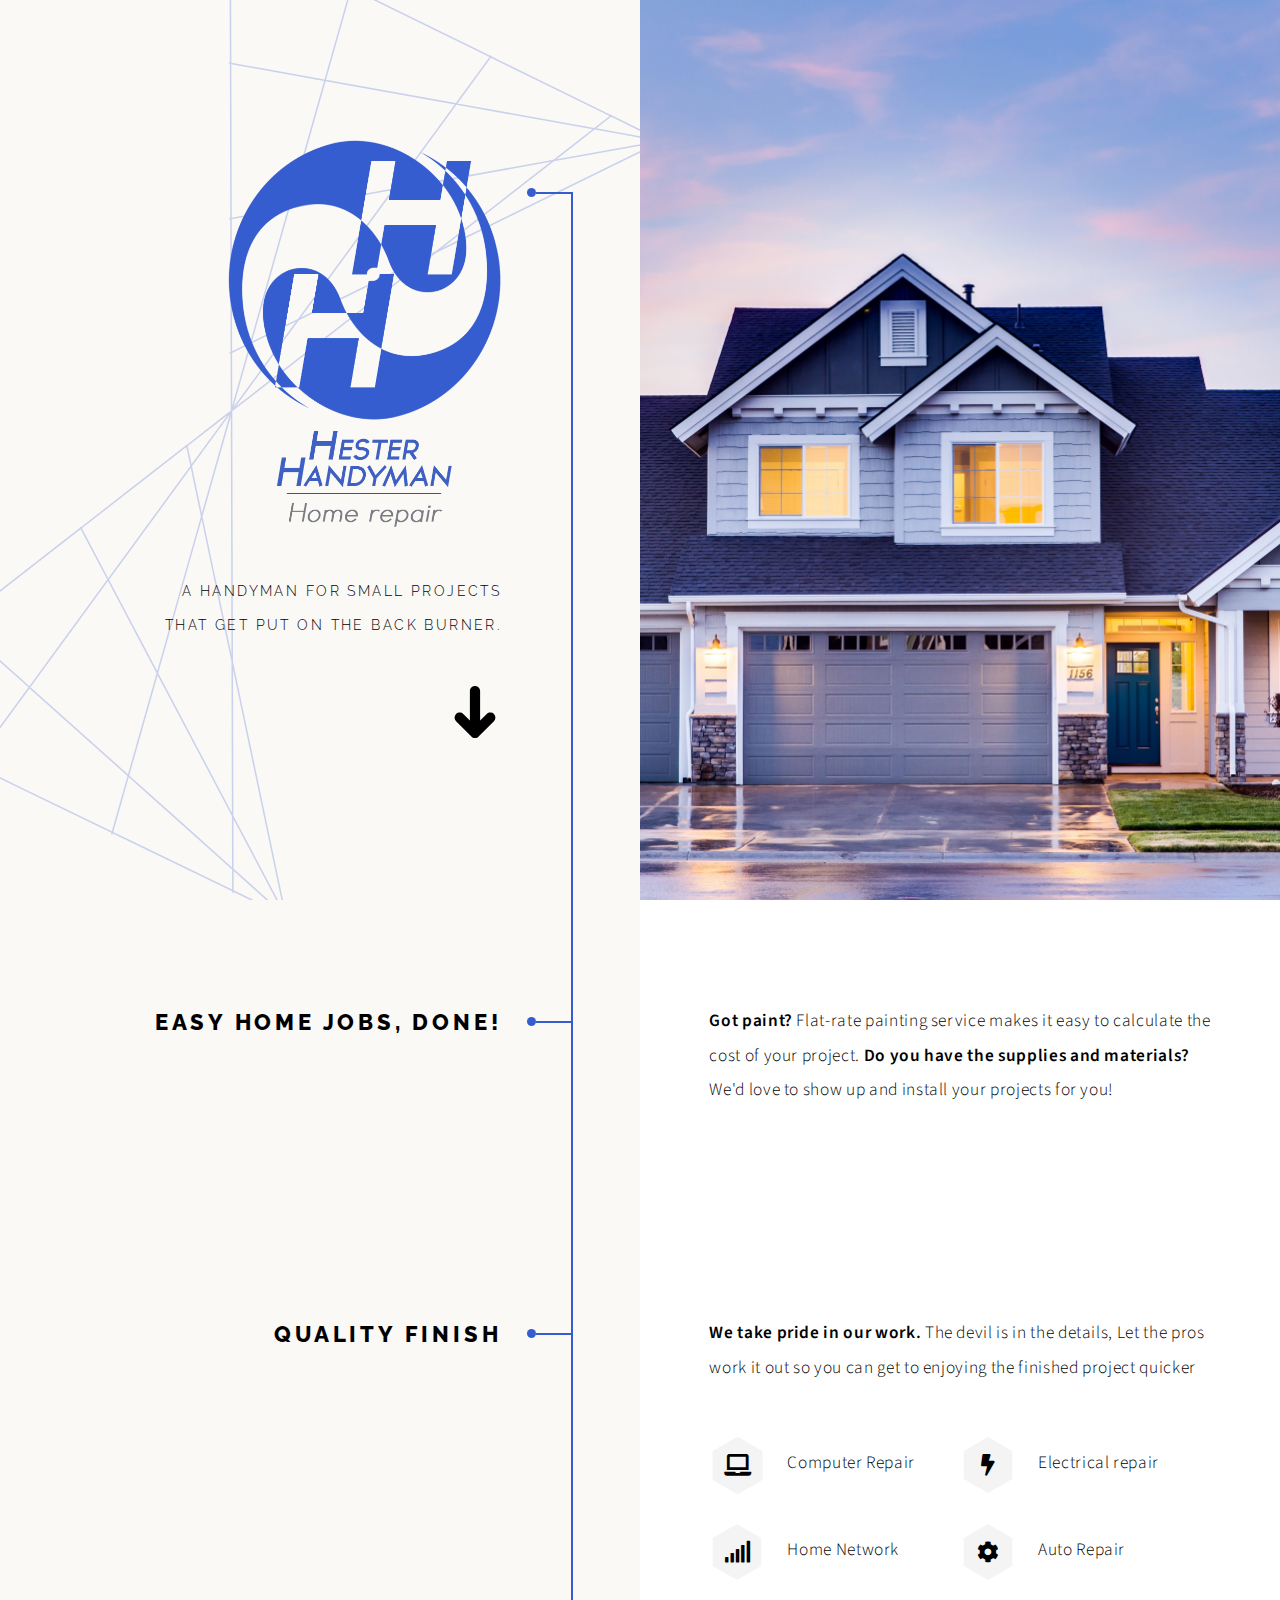
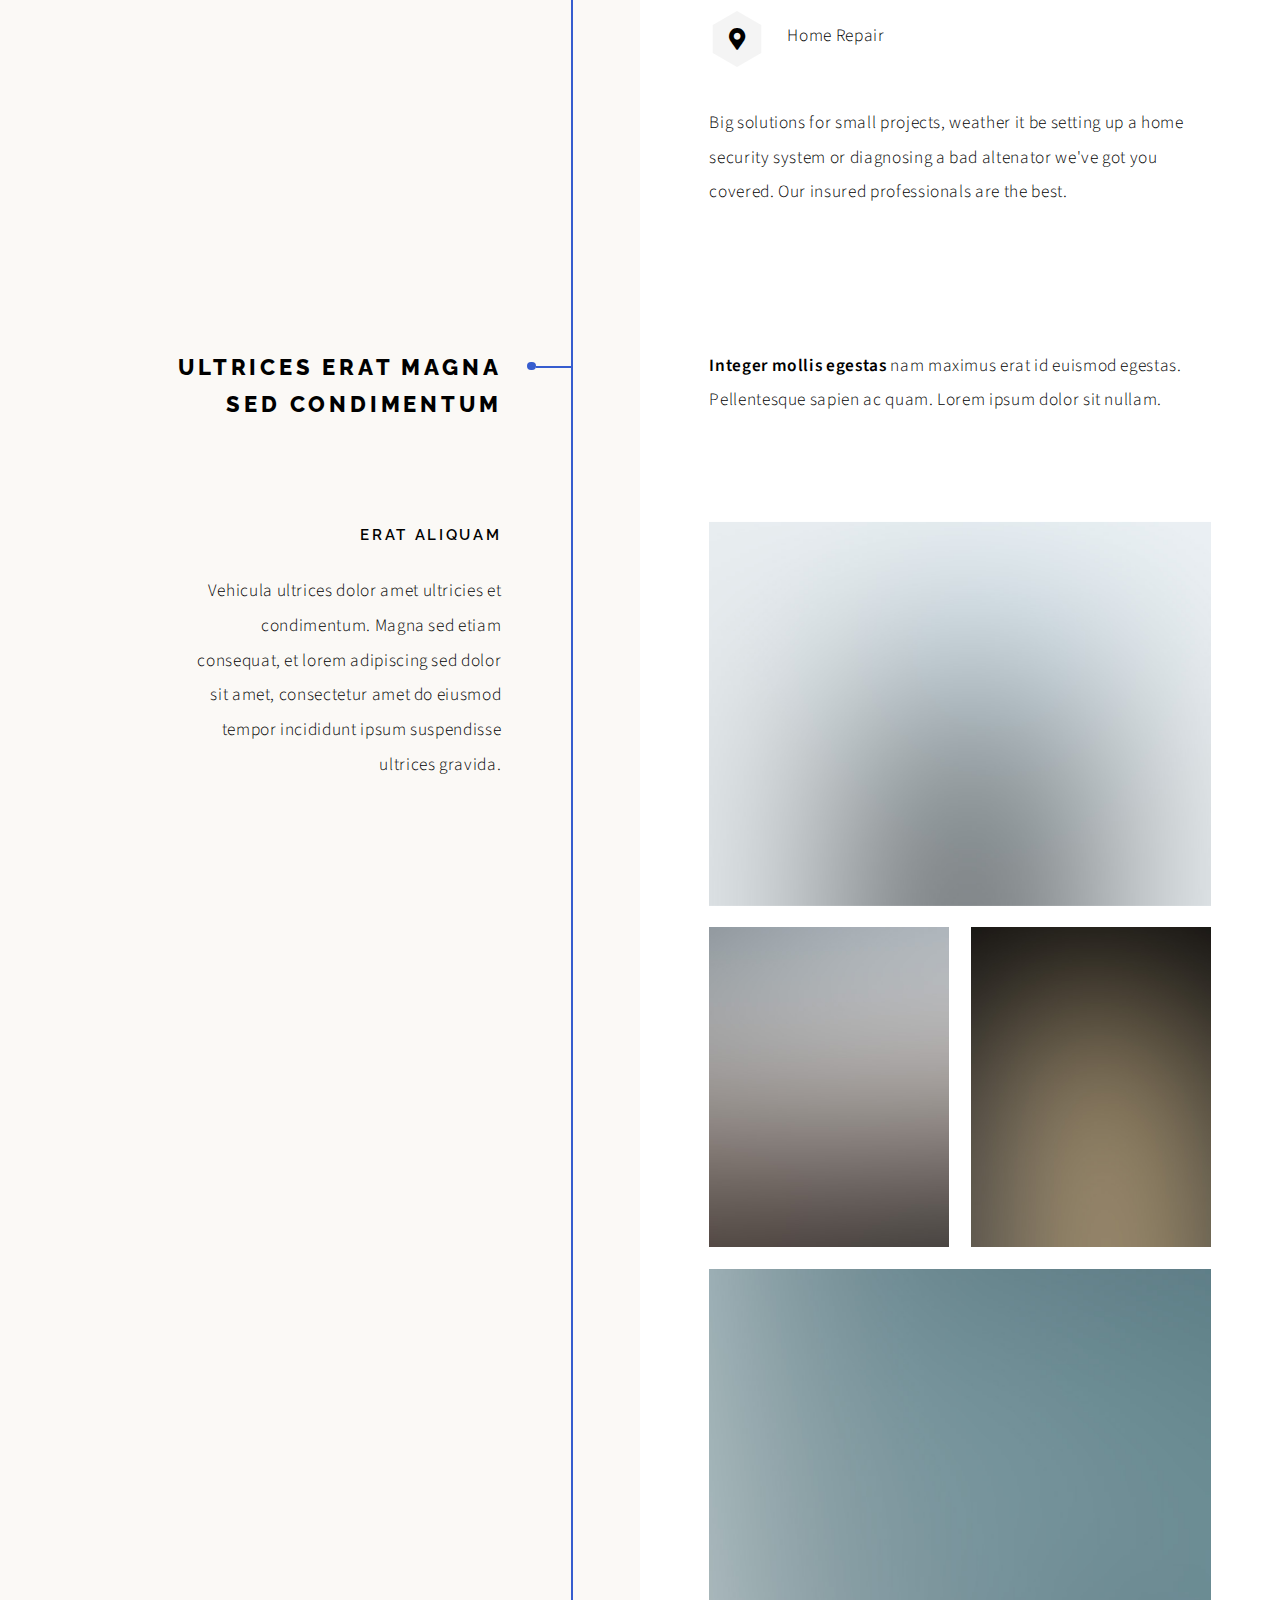
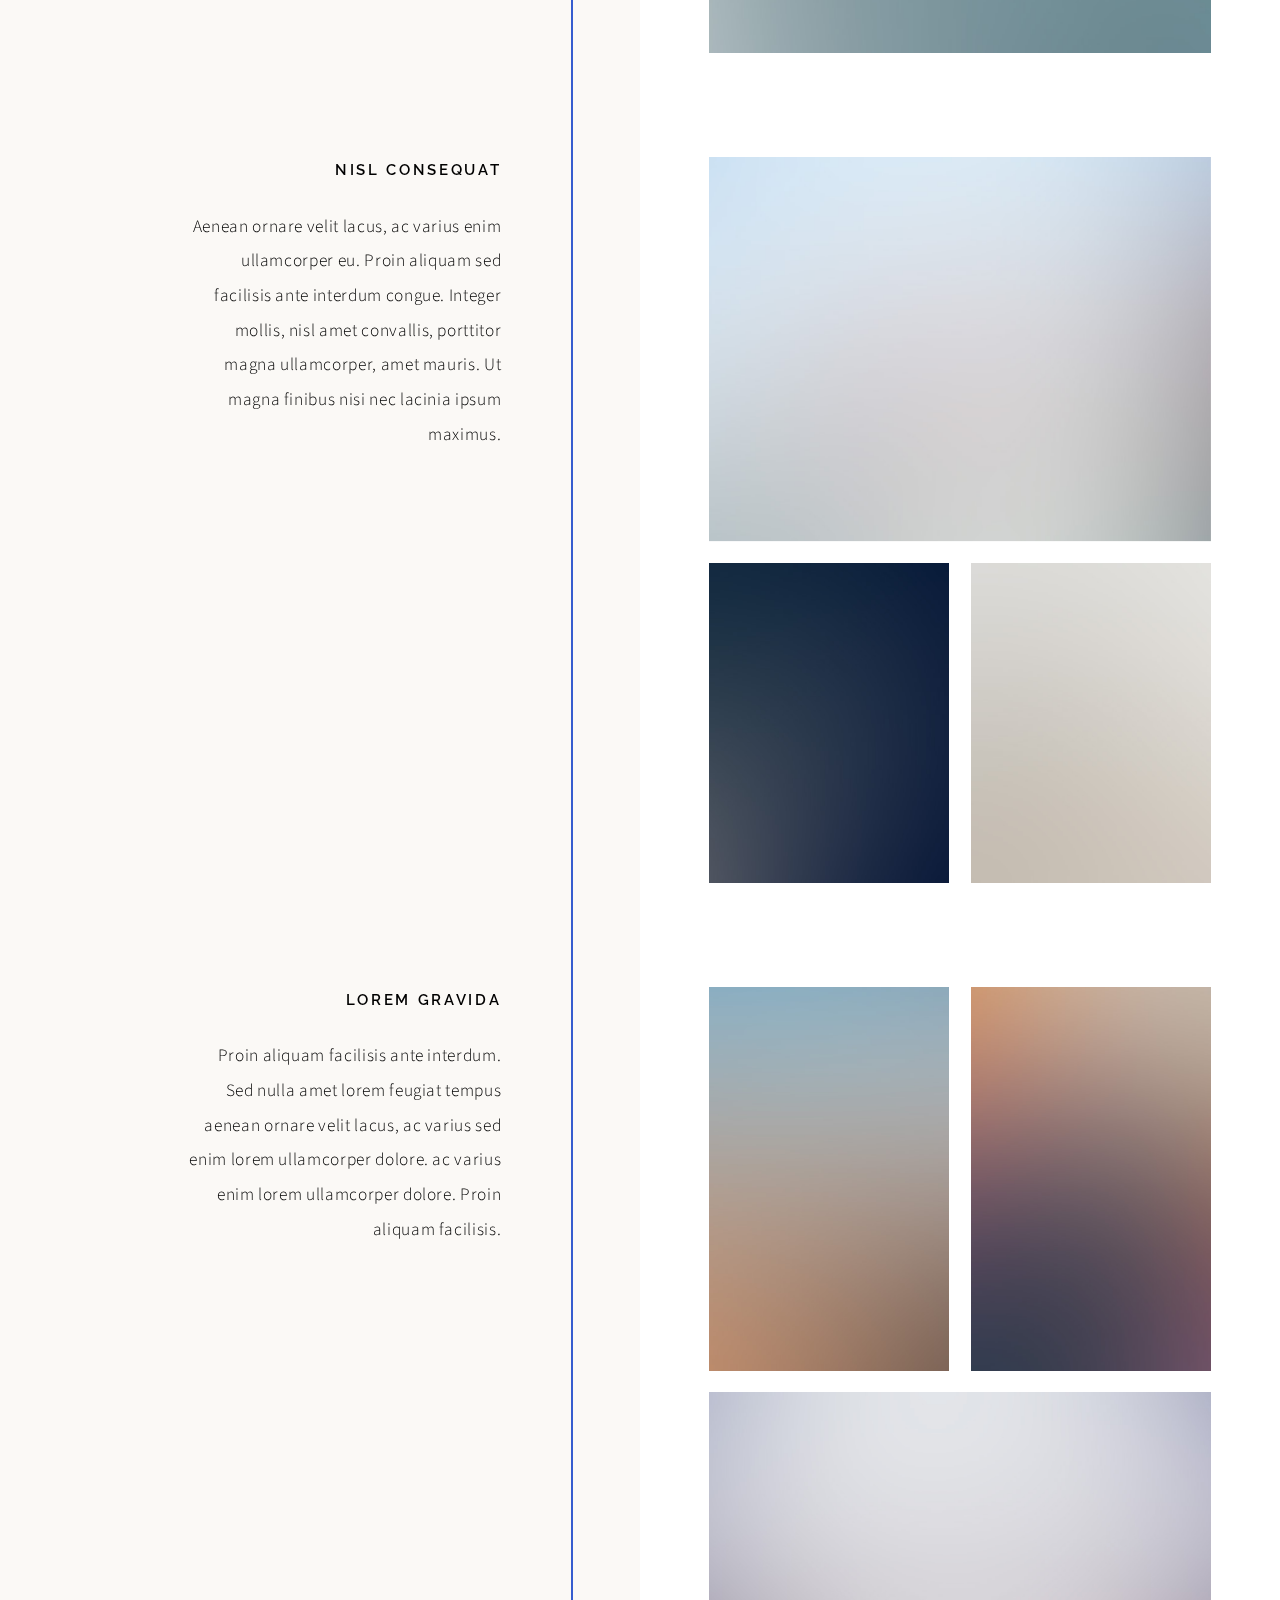
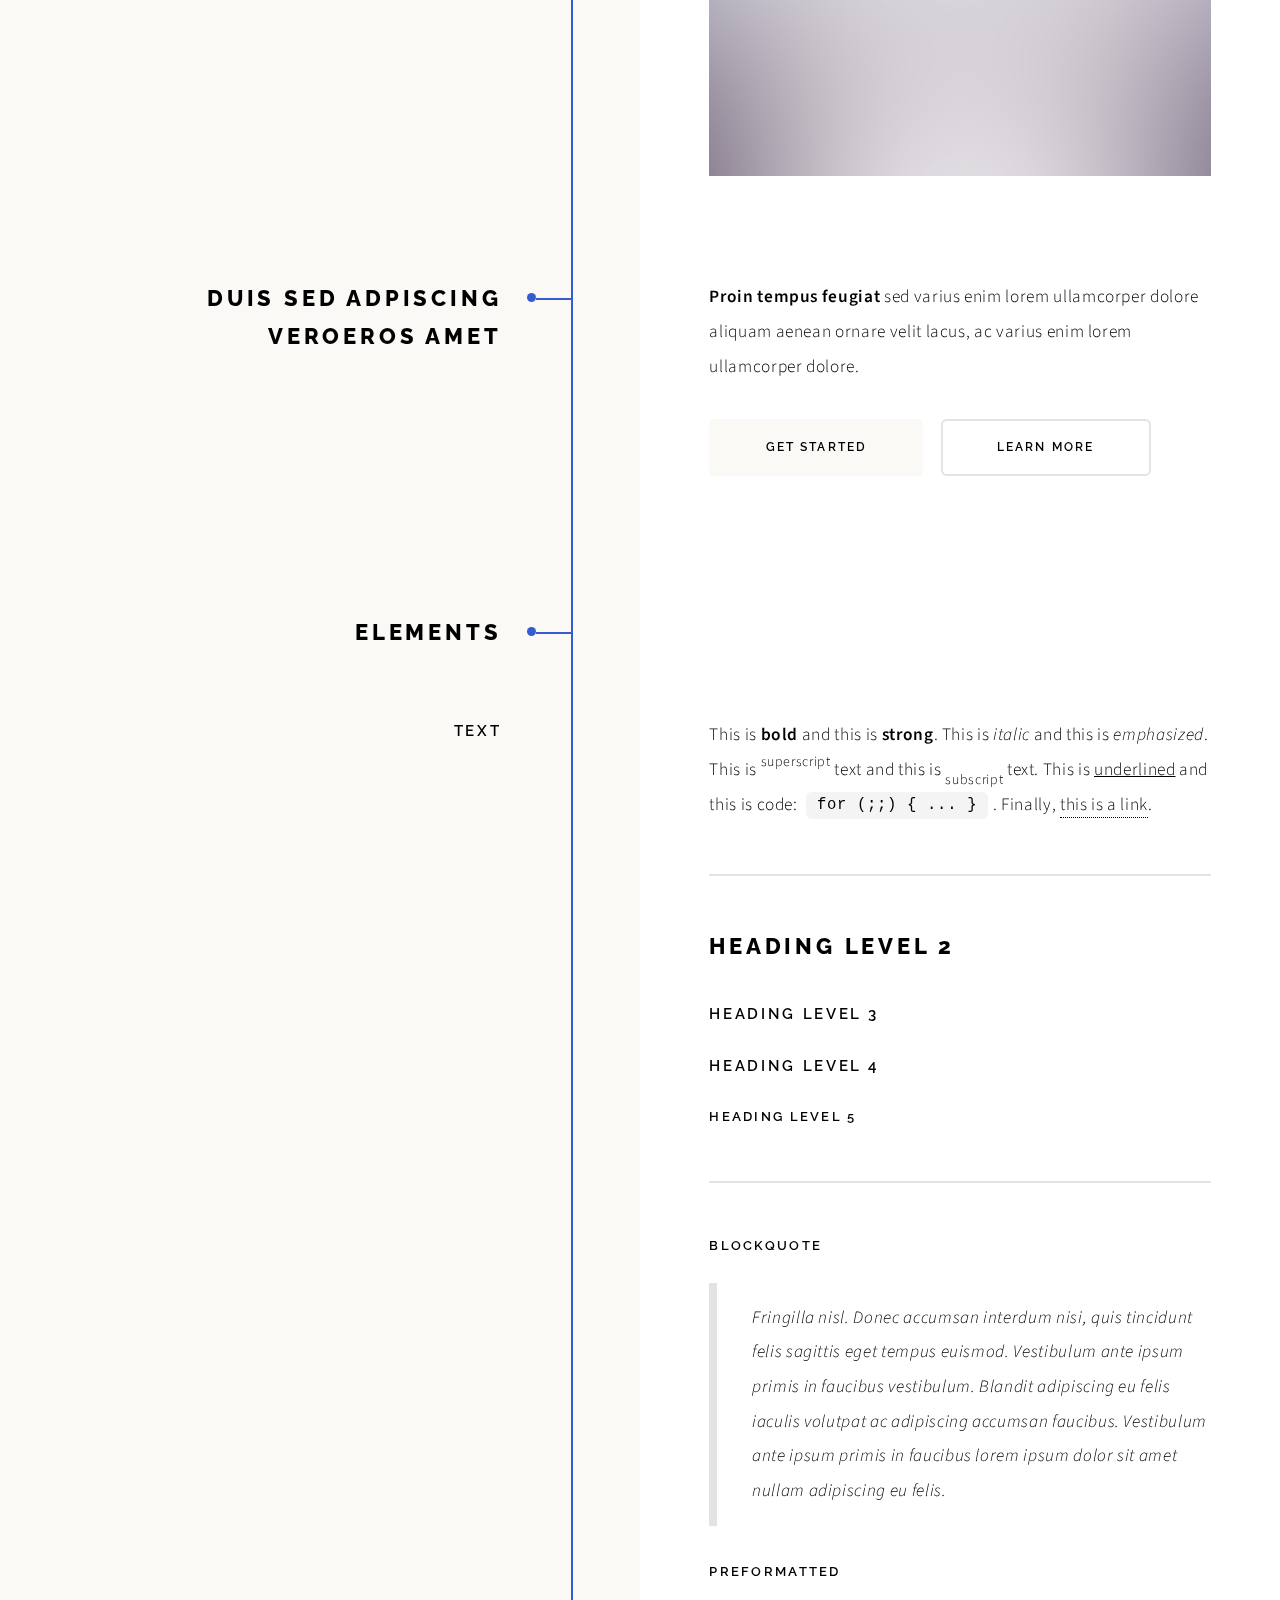
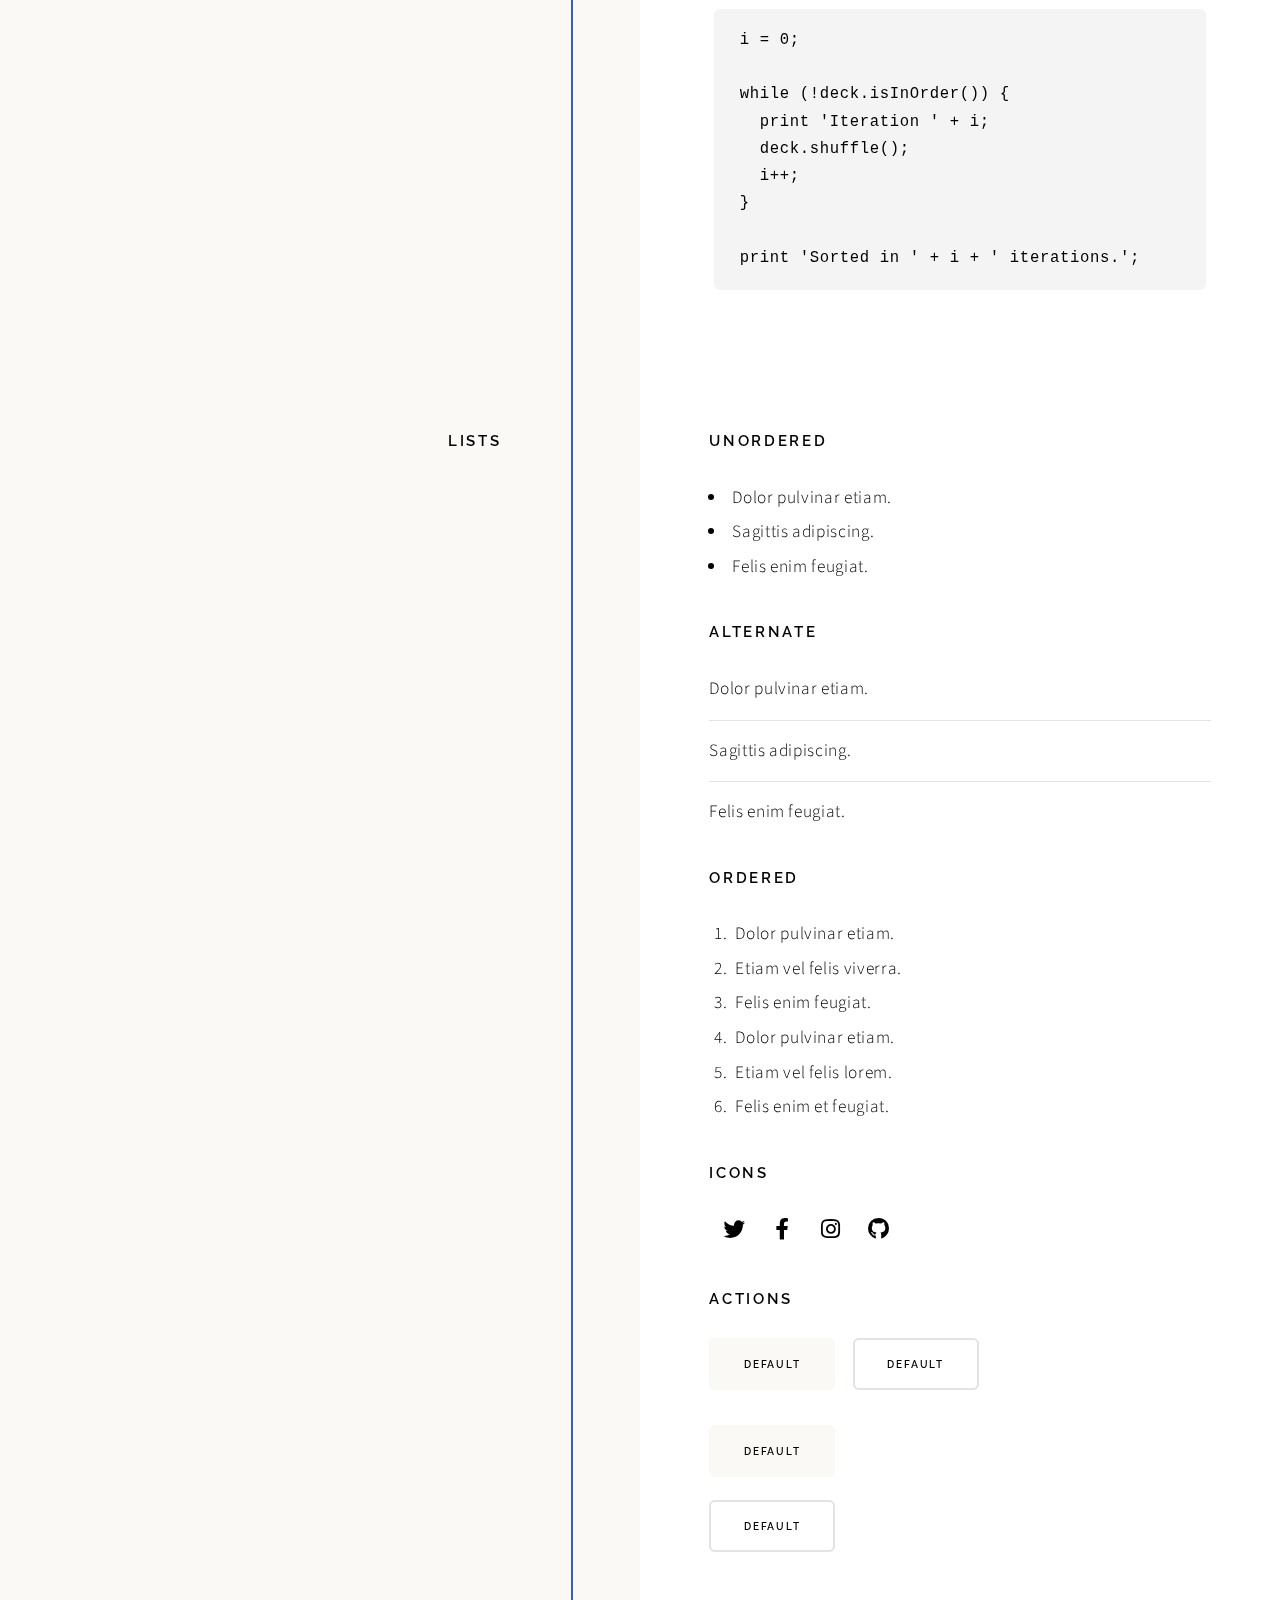
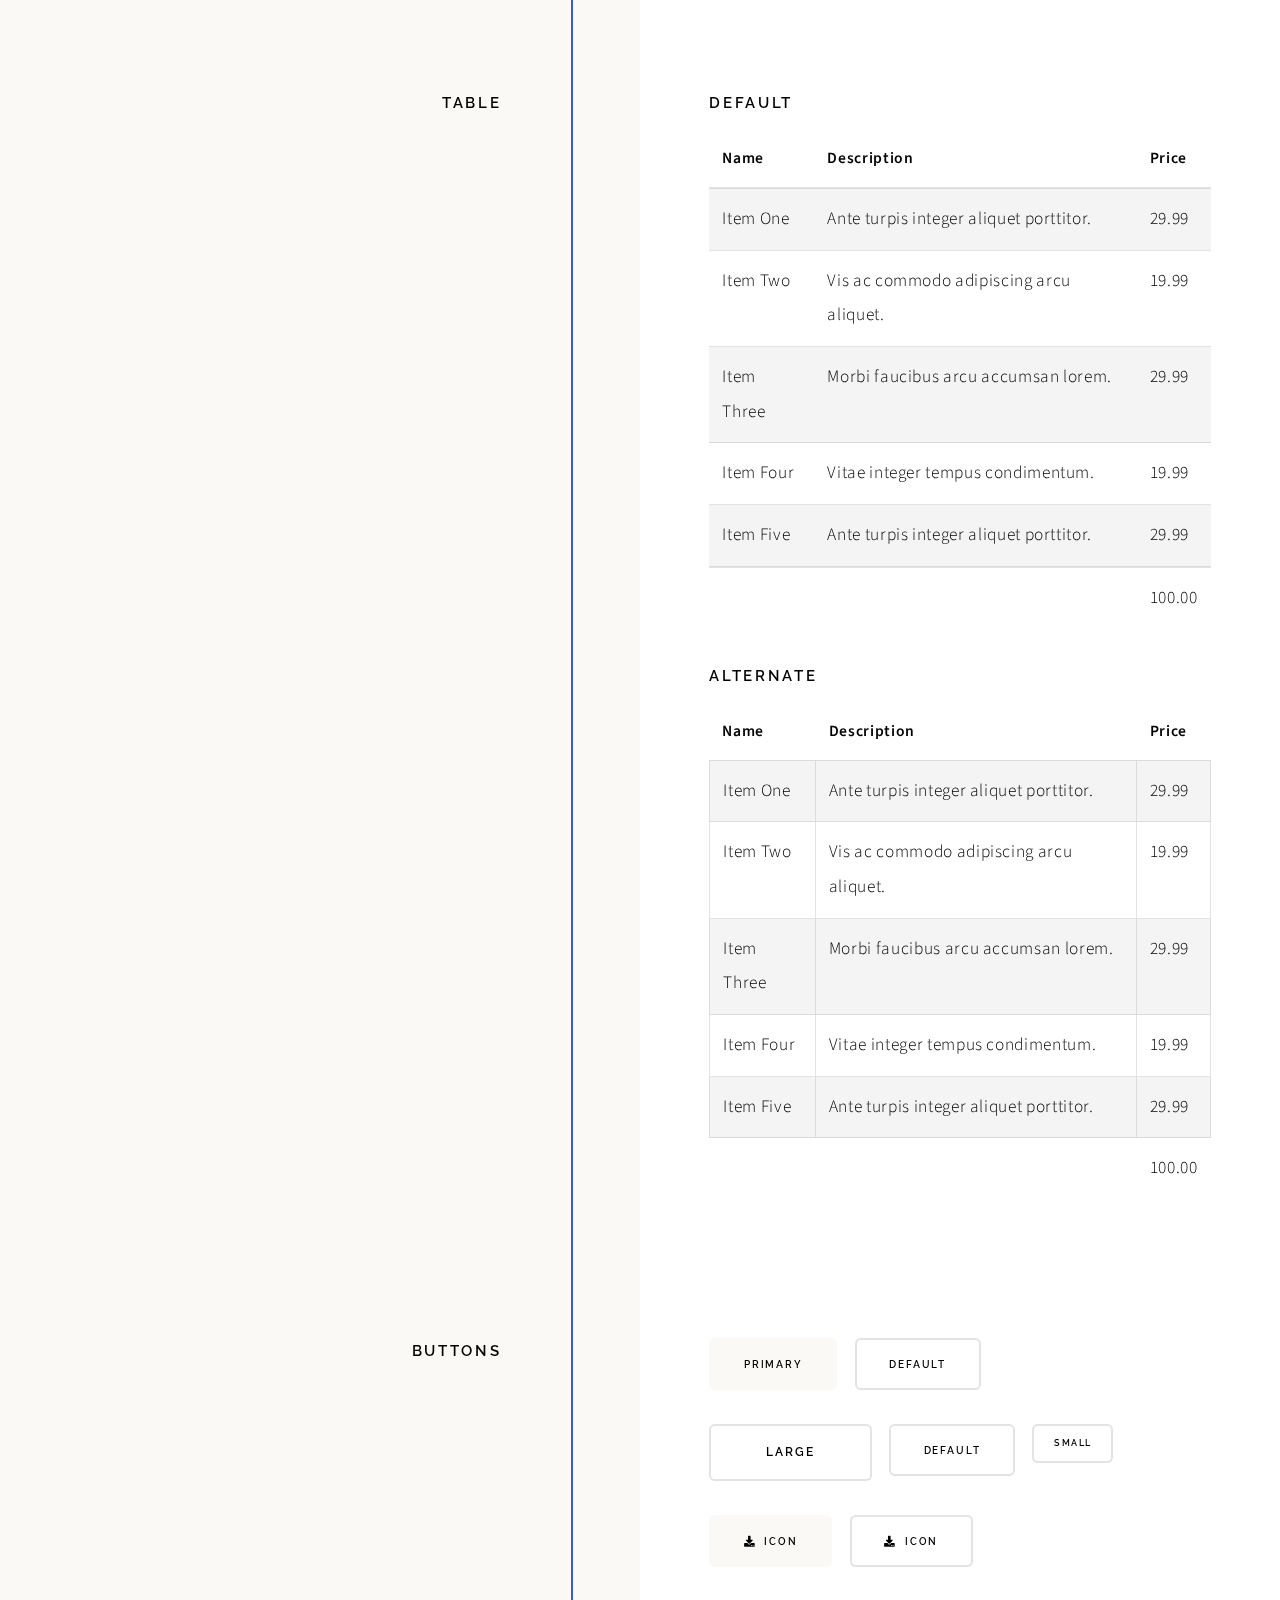
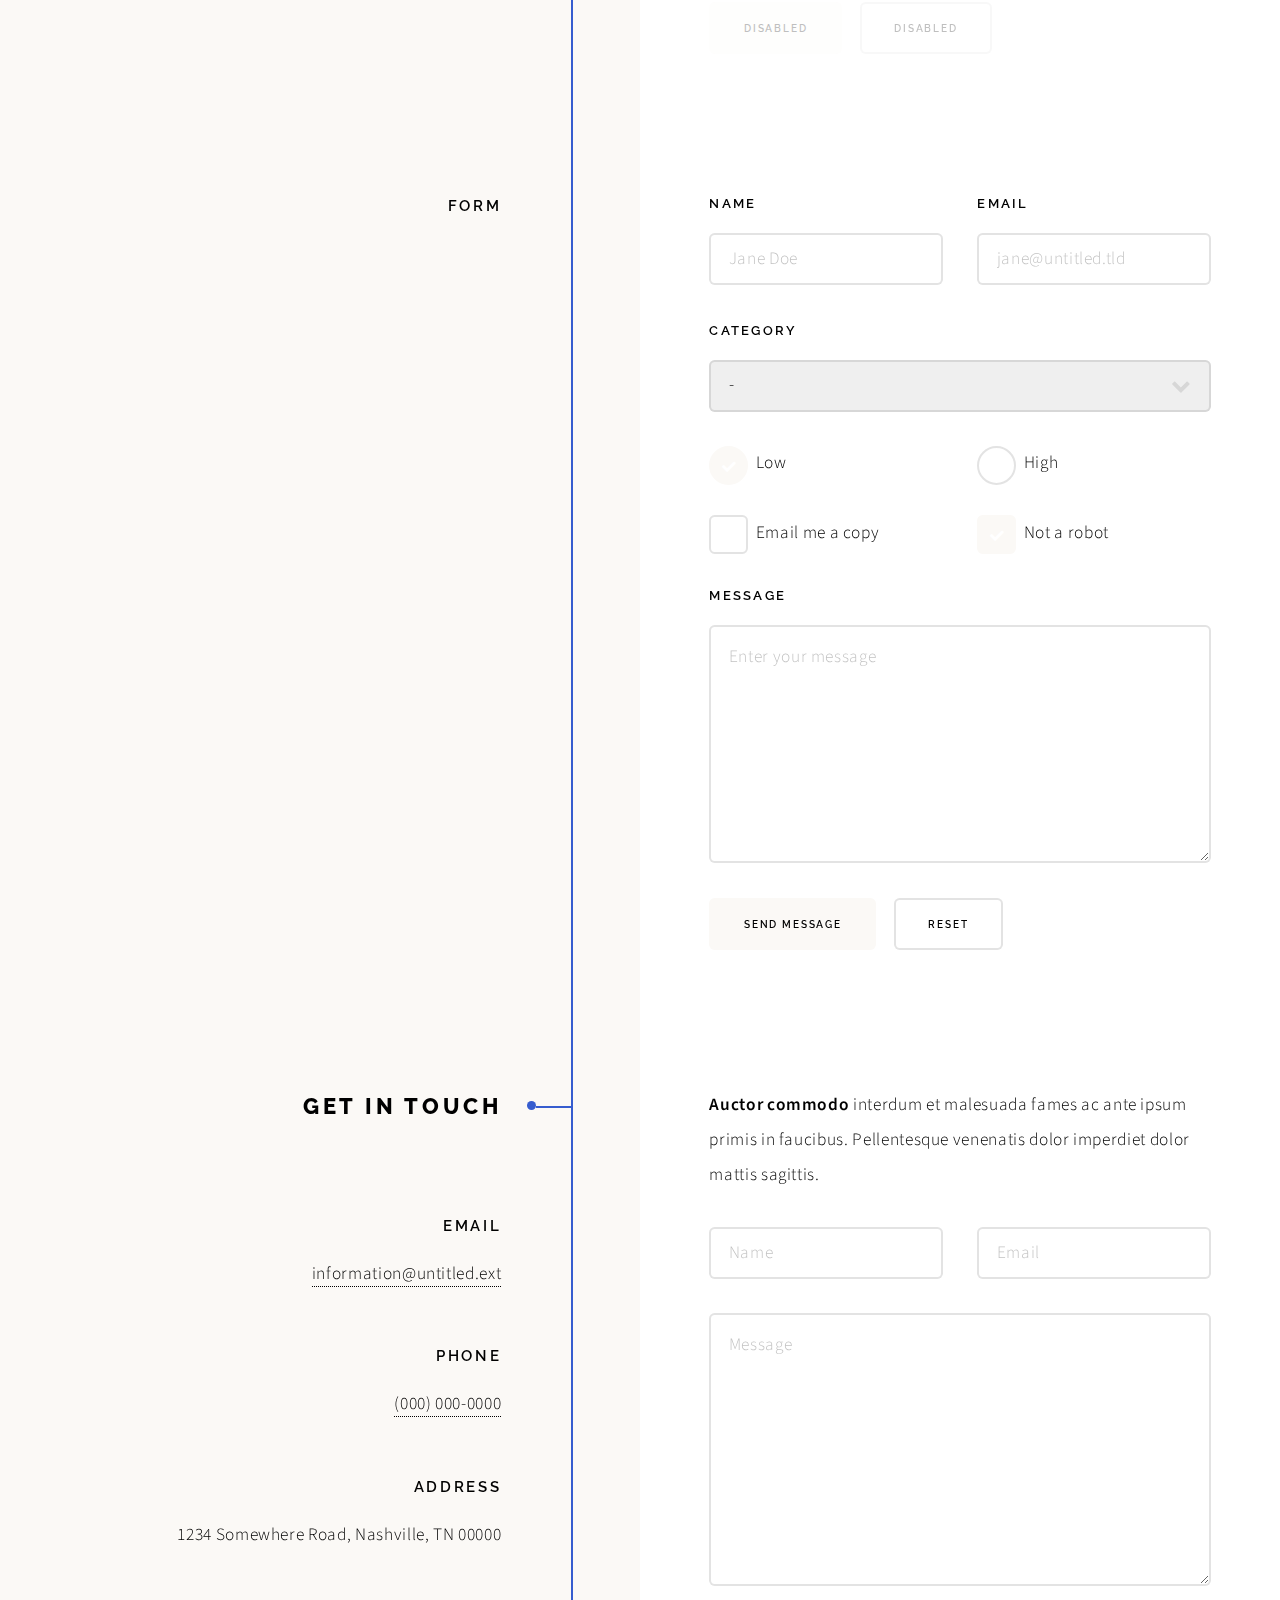
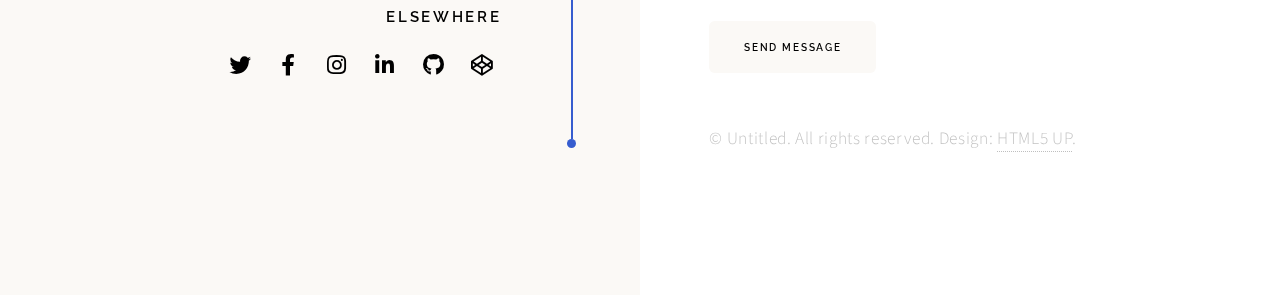
==== commit 8751aac3: "Initial assets update" ====
--- a/index.html
+++ b/index.html
@@ -33,40 +33,38 @@
                 </ul>
             </header>
             <div class="content">
-                <span class="image fill" data-position="center"><img src="images/pic01.jpg" alt="" /></span>
+                <span class="image fill" data-position="center"><img src="images/D1.jpg" alt="" /></span>
             </div>
         </section>
 
         <!-- Section -->
-        <section id="first">
-            <header>
-                <h2>Magna sed nullam nisl adipiscing</h2>
-            </header>
-            <div class="content">
-                <p><strong>Lorem ipsum dolor</strong> sit amet consectetur adipiscing elit. Duis dapibus rutrum facilisis. Class aptent taciti sociosqu ad litora torquent per conubia nostra, per inceptos himenaeos. Etiam tristique libero eu nibh porttitor
-                    amet fermentum. Nullam venenatis erat id vehicula ultrices sed ultricies condimentum. Magna sed etiam consequat, et lorem adipiscing sed nulla. Volutpat nisl et tempus et dolor libero, feugiat magna tempus, sed et lorem adipiscing.</p>
-                <span class="image main"><img src="images/pic02.jpg" alt="" /></span>
-            </div>
-        </section>
-
-        <!-- Section -->
-        <section>
-            <header>
-                <h2>Feugiat consequat tempus ultrices</h2>
-            </header>
-            <div class="content">
-                <p><strong>Etiam tristique libero</strong> eu nibh porttitor amet fermentum. Nullam venenatis erat id vehicula ultrices sed ultricies condimentum.</p>
-                <ul class="feature-icons">
-                    <li class="icon solid fa-laptop">Consequat tempus</li>
-                    <li class="icon solid fa-bolt">Etiam adipiscing</li>
-                    <li class="icon solid fa-signal">Libero nullam</li>
-                    <li class="icon solid fa-cog">Blandit condimentum</li>
-                    <li class="icon solid fa-map-marker-alt">Lorem ipsum dolor</li>
-                    <li class="icon solid fa-code">Nibh amet venenatis</li>
-                </ul>
-                <p>Vehicula ultrices sed ultricies condimentum. Magna sed etiam consequat, et lorem adipiscing sed nulla. Volutpat nisl et tempus et dolor libero, feugiat magna tempus, sed et lorem adipiscing.</p>
-            </div>
-        </section>
+					<section id="first">
+						<header>
+							<h2>Easy home jobs, done!</h2>
+						</header>
+						<div class="content">
+							<p><strong>Got paint?</strong> Flat-rate painting service makes it easy to calculate the cost of your project. <strong>Do you have the supplies and materials?</strong> We'd love to show up and install your projects for you!</p>
+							<span class="image main"><img src="images/pic3.jpeg" alt="" /></span>
+						</div>
+					</section>
+
+				<!-- Section -->
+					<section>
+						<header>
+							<h2>Quality finish</h2>
+						</header>
+						<div class="content">
+							<p><strong>We take pride in our work.</strong> The devil is in the details, Let the pros work it out so you can get to enjoying the finished project quicker</p>
+							<ul class="feature-icons">
+								<li class="icon solid fa-laptop">Computer Repair</li>
+								<li class="icon solid fa-bolt">Electrical repair</li>
+								<li class="icon solid fa-signal">Home Network</li>
+								<li class="icon solid fa-cog">Auto Repair</li>
+								<li class="icon solid fa-map-marker-alt">Home Repair</li>
+							</ul>
+							<p>Big solutions for small projects, weather it be setting up a home security system or diagnosing a bad altenator we've got you covered. Our insured professionals are the best.</p>
+						</div>
+					</section>
 
         <!-- Section -->
         <section>
--- a/assets/css/main.css
+++ b/assets/css/main.css
@@ -2985,7 +2985,7 @@
 #wrapper:before {
     background-attachment: fixed;
     background-color: #FBF9F6;
-    background-image: url("data:image/svg+xml;charset=utf8,%3Csvg xmlns='http://www.w3.org/2000/svg' viewBox='0 0 920 1750' x='0px' y='0px'%3E %3Cpath style='fill: rgba(67, 217, 184, 0.25)' d='M889.72,1137.55l-2.91-0.75l-364.39,282.94l-0.7-0.9l-0.51,0.11l-94.77-451.5l-32.51-15.75l-16.73-8.11l0,0.68 l-1.46,0l0-1.39l-1.89-0.92l-112.41-54.47l-0.29,1.03l-1.41-0.37l0.37-1.31l-34.14-16.54l-98.56-47.76l-0.59,0.81l-1.16-0.88 l0.42-0.57L11.43,766.33l-0.25,0.2l-0.9-1.15l102.87-79.98l0.08-0.1l0.02,0.02l116.68-90.72l-0.18-0.34l1.3-0.66l0.05,0.09 l100.5-78.14l-0.07-0.32l0.65-0.14l42.3-32.89l-0.15-54.54l-0.59,0.29l-0.64-1.31l1.23-0.6l-0.01-4.54l-0.33-122.47l-0.99,0.18 l-0.28-1.43l1.27-0.23l-0.4-147.49l-0.87-0.16l0.28-1.43l0.58,0.1l-0.35-127.48l-0.13-0.06l0.64-1.31L489.97,76.8l0.73,0.19 l-0.04,0.14l132.63,65.11l0.33-0.45l1.16,0.88l-0.16,0.22l114.21,56.07l0.45-0.35l0.72,0.93l47.89,23.51l2.76-1.36l0.56,4.61 l-3.32-1.63L571.52,330.88L375.95,482.93l0.66,239.95l51.12,243.57l222.53,107.83l236.23,60.93l2.27-1.77 M375.8,425.34l17.25-8.47 l36.13-127.75l-53.73,9.66L375.8,425.34z M551,241.05l38.19-52.2l-123.83-22.27l-34.13,120.68l98.99-17.81L551,241.05z M532.3,269.09l151.34-27.22l37.63-29.25l-130.48-23.47L532.3,269.09z M303.38,733.9l-2.36-4.48l-44.18-83.78L182.5,747.25 l40.78,36.46l52.69,47.11L303.38,733.9z M277.18,831.91l56.95,50.93L375.69,920l-0.13-49.23l-71.19-135L277.18,831.91z M303.96,731.86l41.93-148.25l-9.74-46.39L257.8,644.33L303.96,731.86z M304.94,733.73l9.55,18.12l61.05,115.78l-0.39-144.6 l-16.9-80.53l-11.71-55.81L304.94,733.73z M375.21,211.79l0.23,85.51l54.17-9.74l34.29-121.23l-88.87-15.98L375.21,211.79z M430.78,288.83l-17.88,63.21L394.81,416l44.01-21.6l90.15-123.23L430.78,288.83z M287.76,898.62l87.99,42.64l-0.05-19.29 l-91.37-81.71l-7.59-6.78l-14.88,52.59L287.76,898.62z M174.26,843.62l86.26,41.8l15-53.03l-93.89-83.95l-53.34,72.91L174.26,843.62 z M113.18,687.22L12.71,765.33l55.69,26.99l58.56,28.38l53.58-73.24l-34.83-31.14L113.18,687.22z M230.62,595.92l-116.27,90.4 l63.02,56.36l4.03,3.61l74.67-102.08l-7.47-14.17L230.62,595.92z M331.94,517.15l-100.15,77.86l25.25,47.88l78.71-107.59l-1.71-8.14 L331.94,517.15z M333.22,516.15l2.02,9.64l1.66,7.92l34.65-47.37L333.22,516.15z M337.31,535.63l9.43,44.95l26.67-94.3 L337.31,535.63z M347.39,583.66l27.74,132.16l-0.62-228.04L347.39,583.66z M374.7,21.83l0.35,127.02l89.27,16.06l24.61-87 L374.7,21.83z M490.25,78.56l-22.26,78.7l-2.24,7.91l124.39,22.37l10.23-13.99l22.04-30.12L490.25,78.56z M623.74,144.09 l-12.29,16.8l-19.71,26.95l131.07,23.58l14.73-11.45L623.74,144.09z M739,200.67l-13.3,10.34l-0.96,0.74l58.14,10.46L739,200.67z M723.19,212.96l-25.33,19.69l-11.14,8.66l97.03-17.45L723.19,212.96z M782.89,225.5l-98.64,17.74l-107.06,83.23L782.89,225.5z M631.68,282.26l49.48-38.47l-150.1,27l-89.41,122.22l129.1-63.37L631.68,282.26z M565.06,334.05l-125.28,61.5l-45.94,62.8 l-14.96,20.44L565.06,334.05z M425.31,412.87l11.65-15.93l-42.69,20.96l-13.66,48.3l-3.58,12.67L425.31,412.87z M392.51,418.76 l-16.71,8.2l0.01,4.72l0.12,45.68L392.51,418.76z M377.21,941.96l21.37,10.36l24.14,11.7l-45.56-40.74L377.21,941.96z M377.15,921.31l34.83,31.15l12.57,11.24l-47.53-90.14L377.15,921.31z M376.63,730.07l0.38,140.33l48.29,91.59L376.63,730.07z M806.29,1197.48l75.8-58.86l-28.56,11.47l-25.6,10.28l14.96,7.25l-0.64,1.31l-16.16-7.83l-124.76,50.1l40.56,36.27L806.29,1197.48z M522.43,1146.18l58.88,111.66l52.71-21.17l64.61-25.95l-75.11-67.17L522.43,1146.18z M621.92,1142.14l-115.78-103.53l-46.8-12.07 l62.33,118.2l7.06-0.18L621.92,1142.14z M700.14,1210.12l124.19-49.87l-42.89-20.78l-155.8,4.04L700.14,1210.12z M679.7,1295.77 l61.03-47.39l-40.9-36.57l-117.85,47.32l42.09,79.82L679.7,1295.77z M522.48,1417.85l1.83-1.42l98.6-76.56l-42.28-80.19 l-84.25,33.83L522.48,1417.85z M496.08,1292.06l83.87-33.68l-59.14-112.16l-55.04,1.43L496.08,1292.06z M465.46,1146.2l54.58-1.42 l-62.61-118.74l-18.03-4.65l0.36-1.41l16.74,4.32l-27.63-52.4L465.46,1146.2z M458.42,1024.79l45.35,11.7l-74.14-66.29 L458.42,1024.79z M431.46,969.87l75.38,67.41l136.26,35.15L431.46,969.87z M649.76,1075.65l-140.54-36.25l114.83,102.68l154.53-4.01 L649.76,1075.65z M656.92,1077.5l124.84,60.5l51.97-1.35l47.7-1.24L656.92,1077.5z M784.62,1139.38l41.54,20.13l56.45-22.67 L784.62,1139.38z'/%3E %3C/svg%3E");
+    background-image: url("data:image/svg+xml;charset=utf8,%3Csvg xmlns='http://www.w3.org/2000/svg' viewBox='0 0 920 1750' x='0px' y='0px'%3E %3Cpath style='fill: rgba(54, 93, 207, 0.25)' d='M889.72,1137.55l-2.91-0.75l-364.39,282.94l-0.7-0.9l-0.51,0.11l-94.77-451.5l-32.51-15.75l-16.73-8.11l0,0.68 l-1.46,0l0-1.39l-1.89-0.92l-112.41-54.47l-0.29,1.03l-1.41-0.37l0.37-1.31l-34.14-16.54l-98.56-47.76l-0.59,0.81l-1.16-0.88 l0.42-0.57L11.43,766.33l-0.25,0.2l-0.9-1.15l102.87-79.98l0.08-0.1l0.02,0.02l116.68-90.72l-0.18-0.34l1.3-0.66l0.05,0.09 l100.5-78.14l-0.07-0.32l0.65-0.14l42.3-32.89l-0.15-54.54l-0.59,0.29l-0.64-1.31l1.23-0.6l-0.01-4.54l-0.33-122.47l-0.99,0.18 l-0.28-1.43l1.27-0.23l-0.4-147.49l-0.87-0.16l0.28-1.43l0.58,0.1l-0.35-127.48l-0.13-0.06l0.64-1.31L489.97,76.8l0.73,0.19 l-0.04,0.14l132.63,65.11l0.33-0.45l1.16,0.88l-0.16,0.22l114.21,56.07l0.45-0.35l0.72,0.93l47.89,23.51l2.76-1.36l0.56,4.61 l-3.32-1.63L571.52,330.88L375.95,482.93l0.66,239.95l51.12,243.57l222.53,107.83l236.23,60.93l2.27-1.77 M375.8,425.34l17.25-8.47 l36.13-127.75l-53.73,9.66L375.8,425.34z M551,241.05l38.19-52.2l-123.83-22.27l-34.13,120.68l98.99-17.81L551,241.05z M532.3,269.09l151.34-27.22l37.63-29.25l-130.48-23.47L532.3,269.09z M303.38,733.9l-2.36-4.48l-44.18-83.78L182.5,747.25 l40.78,36.46l52.69,47.11L303.38,733.9z M277.18,831.91l56.95,50.93L375.69,920l-0.13-49.23l-71.19-135L277.18,831.91z M303.96,731.86l41.93-148.25l-9.74-46.39L257.8,644.33L303.96,731.86z M304.94,733.73l9.55,18.12l61.05,115.78l-0.39-144.6 l-16.9-80.53l-11.71-55.81L304.94,733.73z M375.21,211.79l0.23,85.51l54.17-9.74l34.29-121.23l-88.87-15.98L375.21,211.79z M430.78,288.83l-17.88,63.21L394.81,416l44.01-21.6l90.15-123.23L430.78,288.83z M287.76,898.62l87.99,42.64l-0.05-19.29 l-91.37-81.71l-7.59-6.78l-14.88,52.59L287.76,898.62z M174.26,843.62l86.26,41.8l15-53.03l-93.89-83.95l-53.34,72.91L174.26,843.62 z M113.18,687.22L12.71,765.33l55.69,26.99l58.56,28.38l53.58-73.24l-34.83-31.14L113.18,687.22z M230.62,595.92l-116.27,90.4 l63.02,56.36l4.03,3.61l74.67-102.08l-7.47-14.17L230.62,595.92z M331.94,517.15l-100.15,77.86l25.25,47.88l78.71-107.59l-1.71-8.14 L331.94,517.15z M333.22,516.15l2.02,9.64l1.66,7.92l34.65-47.37L333.22,516.15z M337.31,535.63l9.43,44.95l26.67-94.3 L337.31,535.63z M347.39,583.66l27.74,132.16l-0.62-228.04L347.39,583.66z M374.7,21.83l0.35,127.02l89.27,16.06l24.61-87 L374.7,21.83z M490.25,78.56l-22.26,78.7l-2.24,7.91l124.39,22.37l10.23-13.99l22.04-30.12L490.25,78.56z M623.74,144.09 l-12.29,16.8l-19.71,26.95l131.07,23.58l14.73-11.45L623.74,144.09z M739,200.67l-13.3,10.34l-0.96,0.74l58.14,10.46L739,200.67z M723.19,212.96l-25.33,19.69l-11.14,8.66l97.03-17.45L723.19,212.96z M782.89,225.5l-98.64,17.74l-107.06,83.23L782.89,225.5z M631.68,282.26l49.48-38.47l-150.1,27l-89.41,122.22l129.1-63.37L631.68,282.26z M565.06,334.05l-125.28,61.5l-45.94,62.8 l-14.96,20.44L565.06,334.05z M425.31,412.87l11.65-15.93l-42.69,20.96l-13.66,48.3l-3.58,12.67L425.31,412.87z M392.51,418.76 l-16.71,8.2l0.01,4.72l0.12,45.68L392.51,418.76z M377.21,941.96l21.37,10.36l24.14,11.7l-45.56-40.74L377.21,941.96z M377.15,921.31l34.83,31.15l12.57,11.24l-47.53-90.14L377.15,921.31z M376.63,730.07l0.38,140.33l48.29,91.59L376.63,730.07z M806.29,1197.48l75.8-58.86l-28.56,11.47l-25.6,10.28l14.96,7.25l-0.64,1.31l-16.16-7.83l-124.76,50.1l40.56,36.27L806.29,1197.48z M522.43,1146.18l58.88,111.66l52.71-21.17l64.61-25.95l-75.11-67.17L522.43,1146.18z M621.92,1142.14l-115.78-103.53l-46.8-12.07 l62.33,118.2l7.06-0.18L621.92,1142.14z M700.14,1210.12l124.19-49.87l-42.89-20.78l-155.8,4.04L700.14,1210.12z M679.7,1295.77 l61.03-47.39l-40.9-36.57l-117.85,47.32l42.09,79.82L679.7,1295.77z M522.48,1417.85l1.83-1.42l98.6-76.56l-42.28-80.19 l-84.25,33.83L522.48,1417.85z M496.08,1292.06l83.87-33.68l-59.14-112.16l-55.04,1.43L496.08,1292.06z M465.46,1146.2l54.58-1.42 l-62.61-118.74l-18.03-4.65l0.36-1.41l16.74,4.32l-27.63-52.4L465.46,1146.2z M458.42,1024.79l45.35,11.7l-74.14-66.29 L458.42,1024.79z M431.46,969.87l75.38,67.41l136.26,35.15L431.46,969.87z M649.76,1075.65l-140.54-36.25l114.83,102.68l154.53-4.01 L649.76,1075.65z M656.92,1077.5l124.84,60.5l51.97-1.35l47.7-1.24L656.92,1077.5z M784.62,1139.38l41.54,20.13l56.45-22.67 L784.62,1139.38z'/%3E %3C/svg%3E");
     background-position: -50% 10%;
     background-repeat: repeat-y;
     background-size: 75% auto;
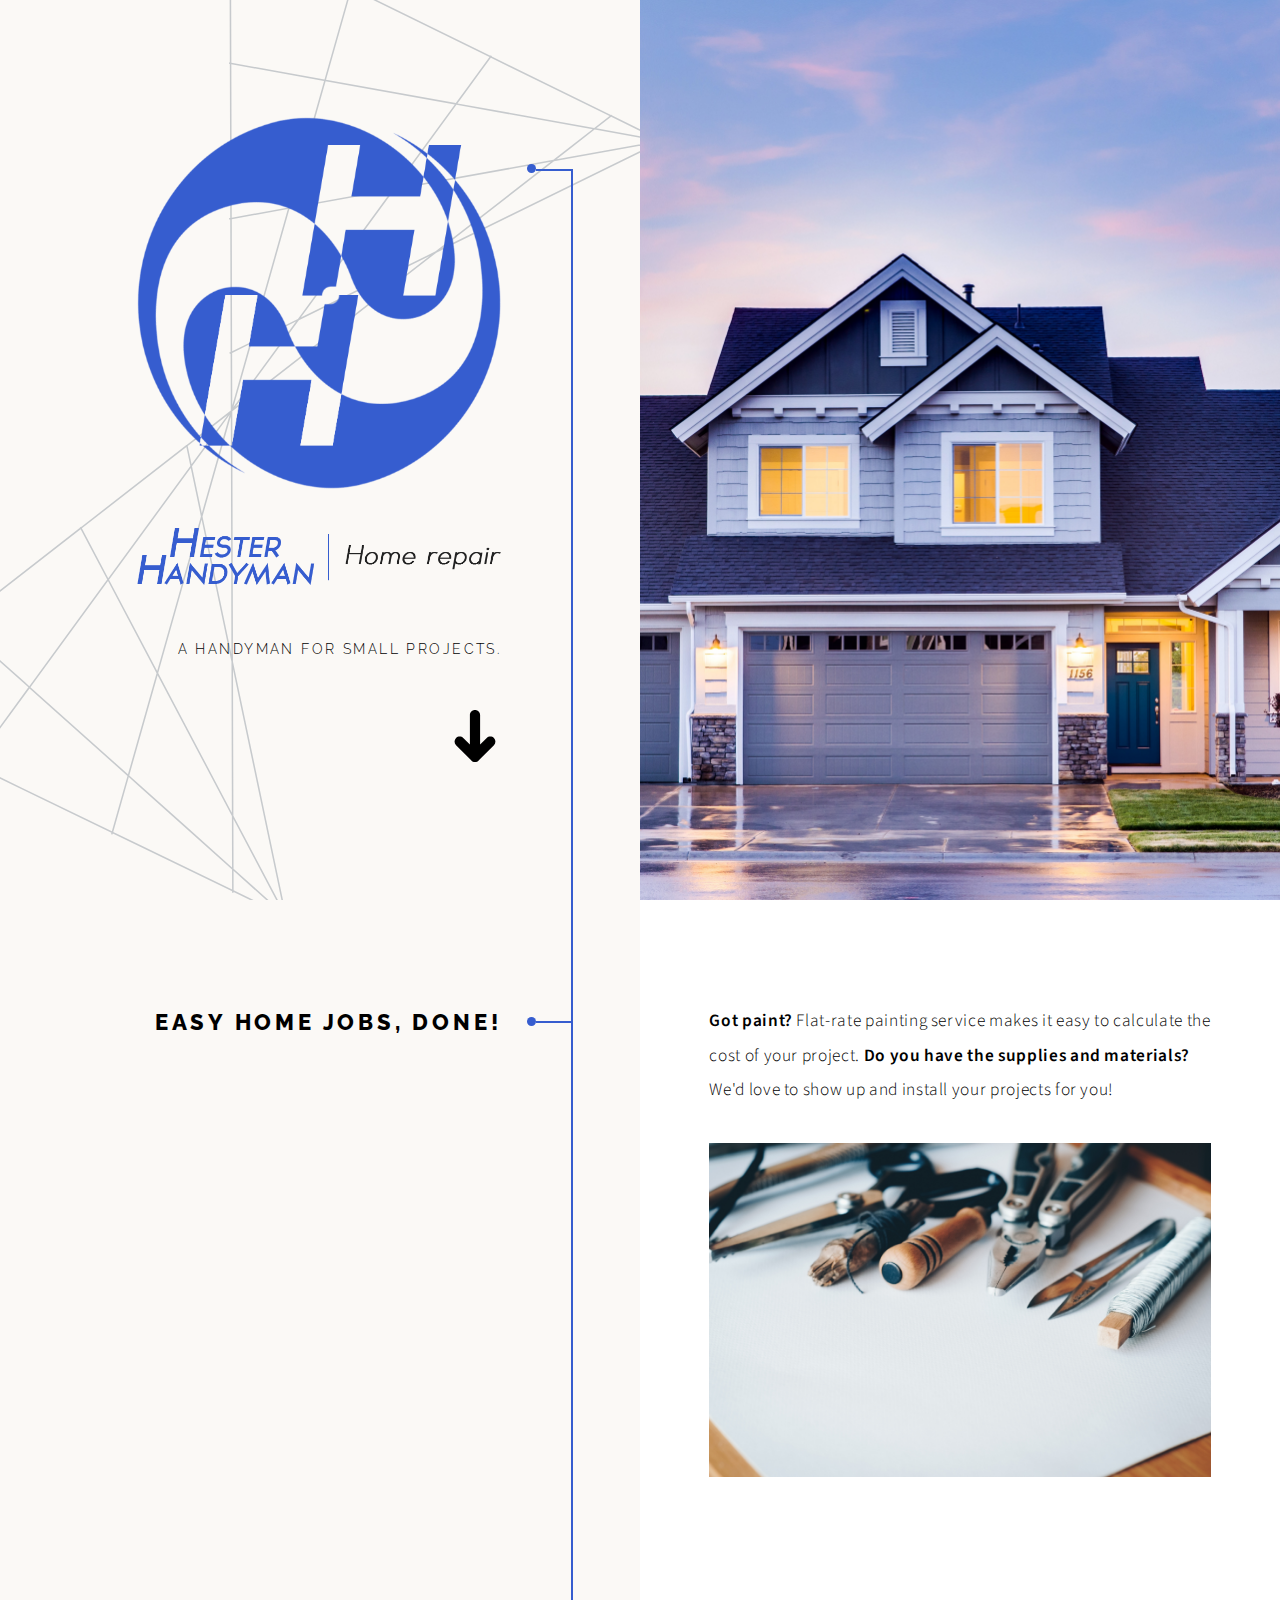
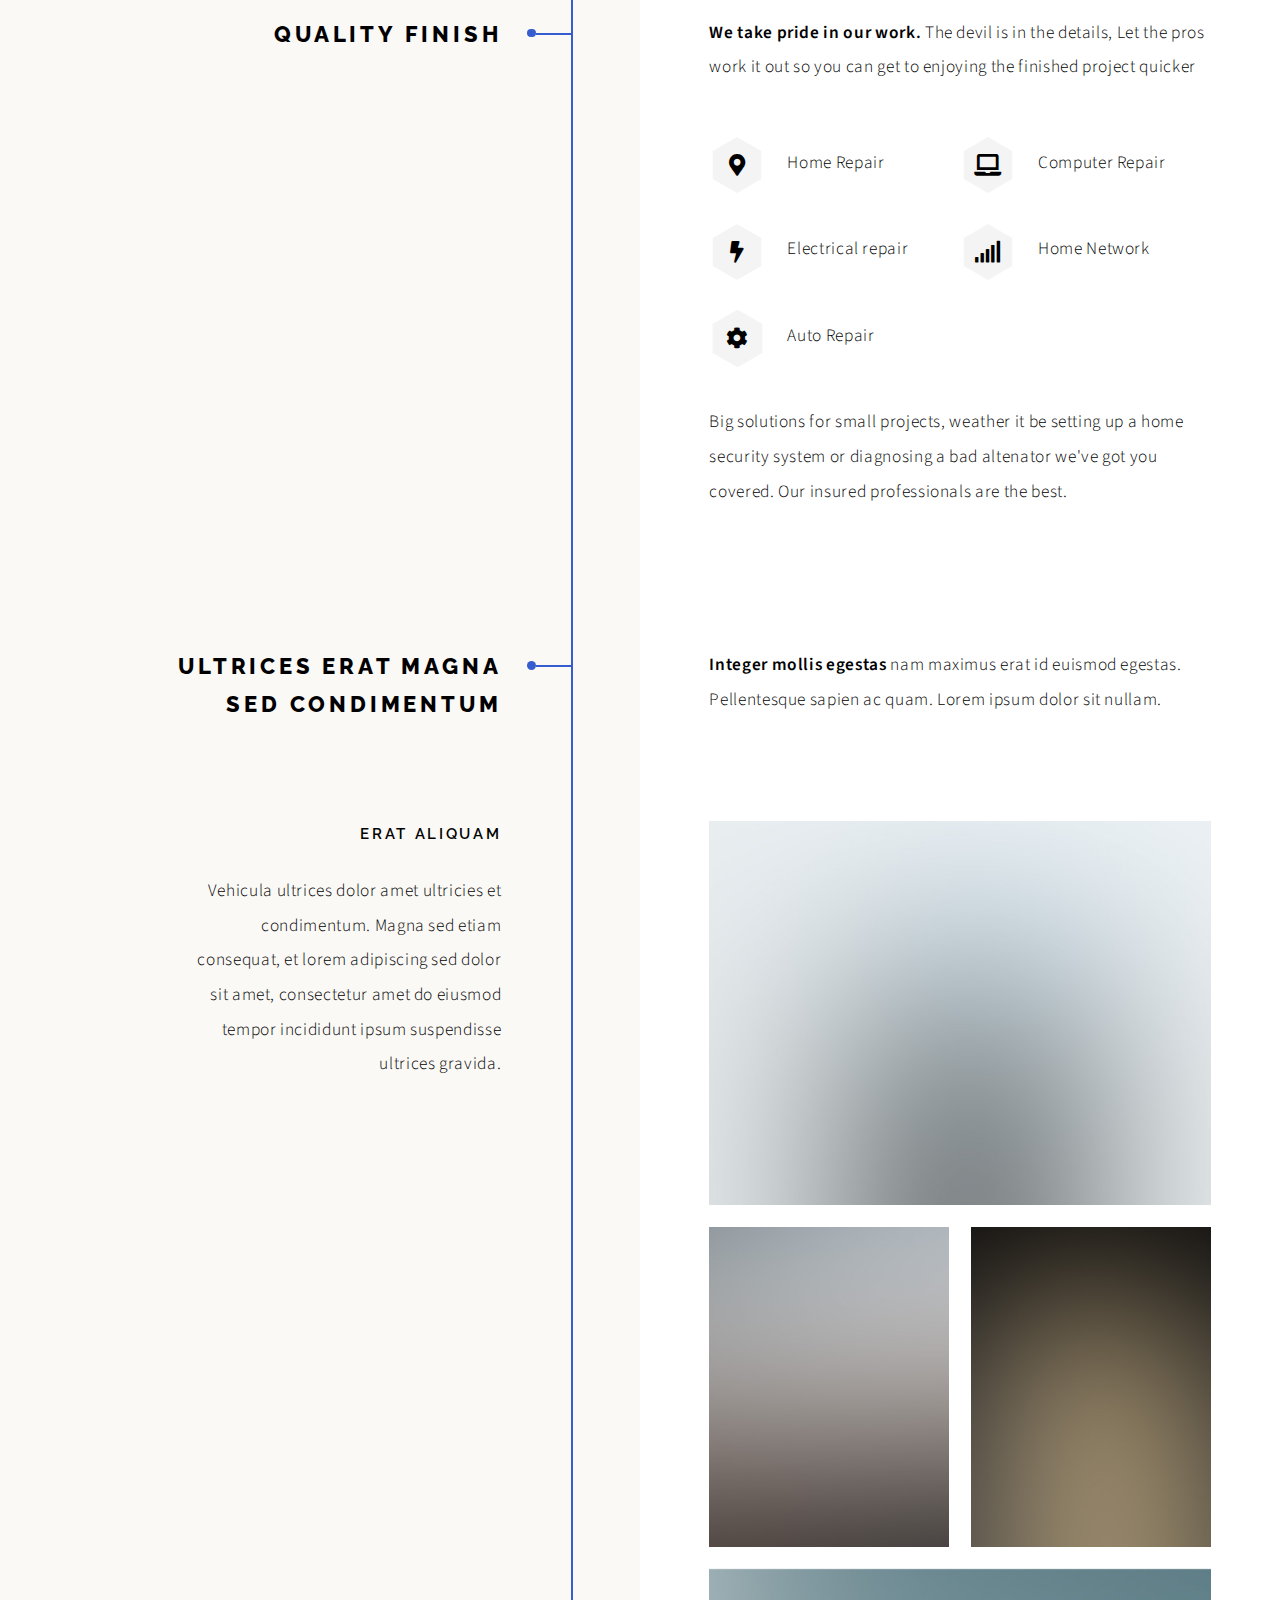
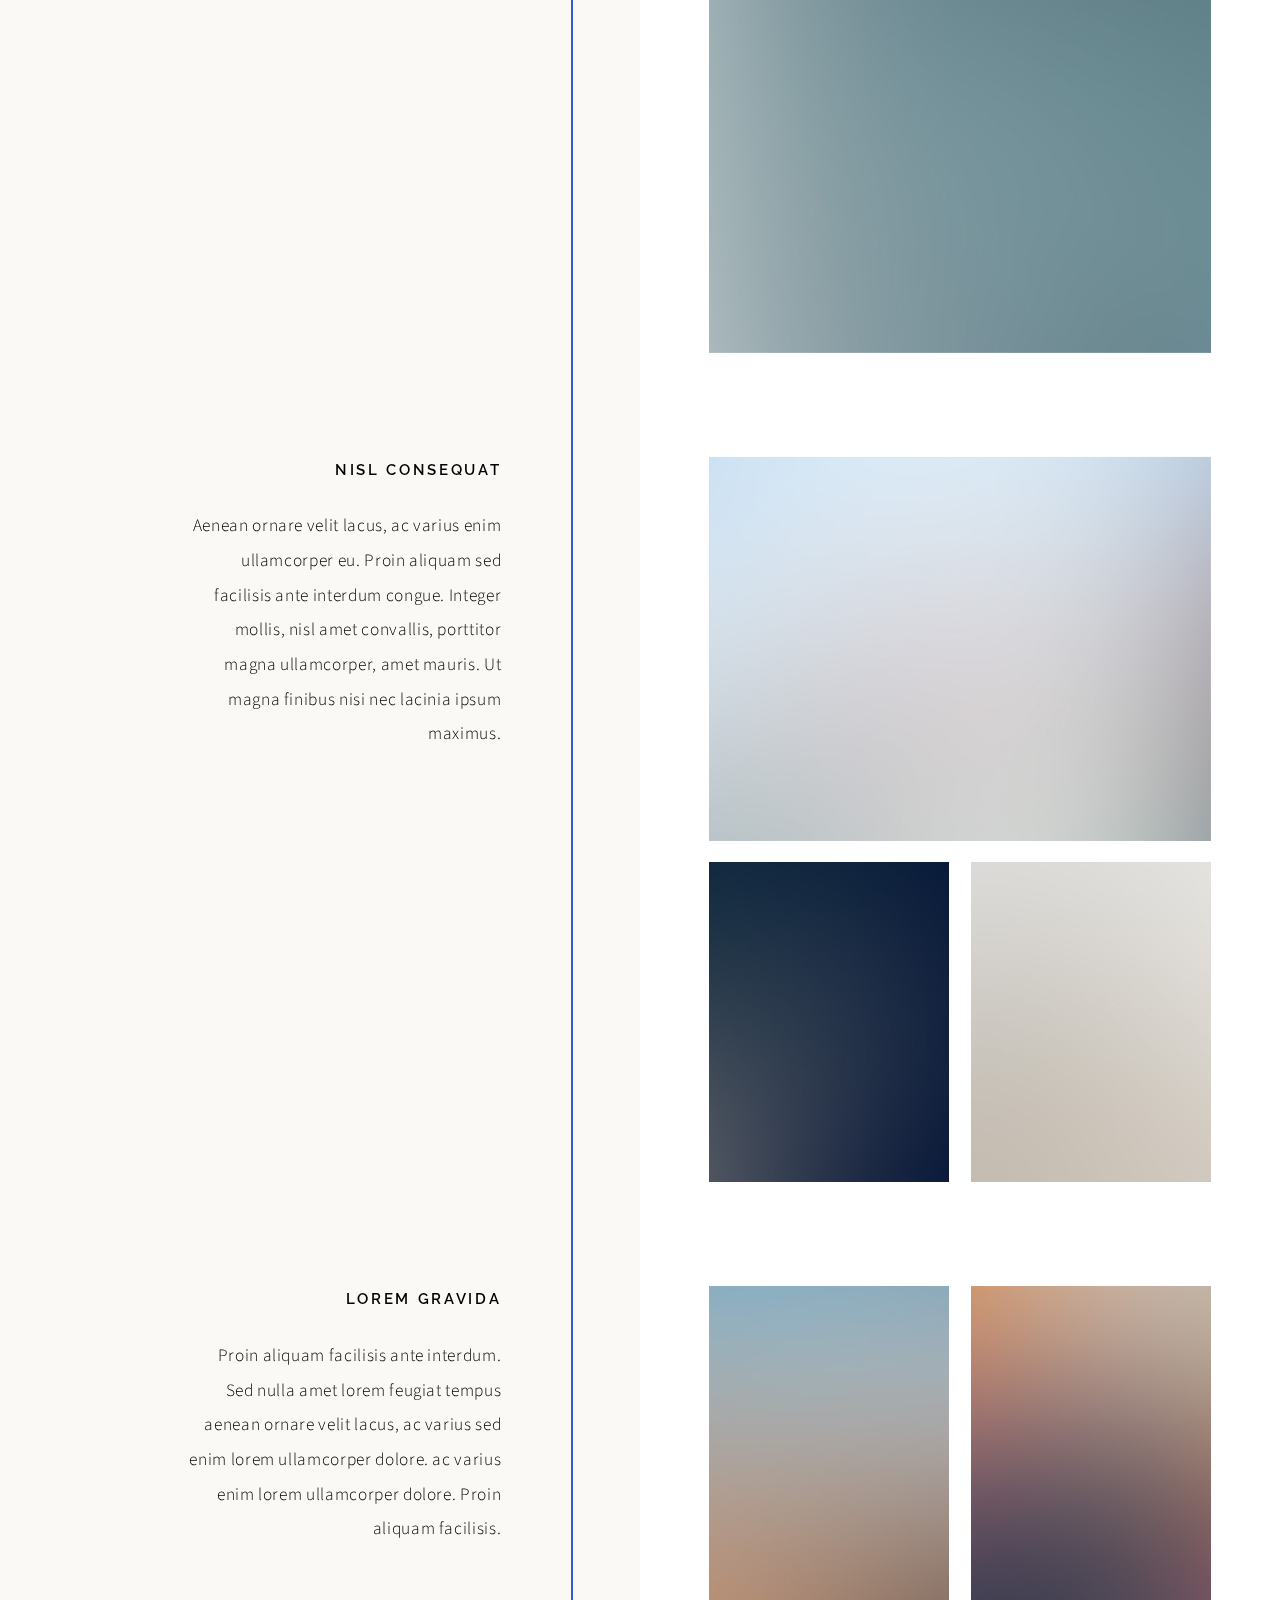
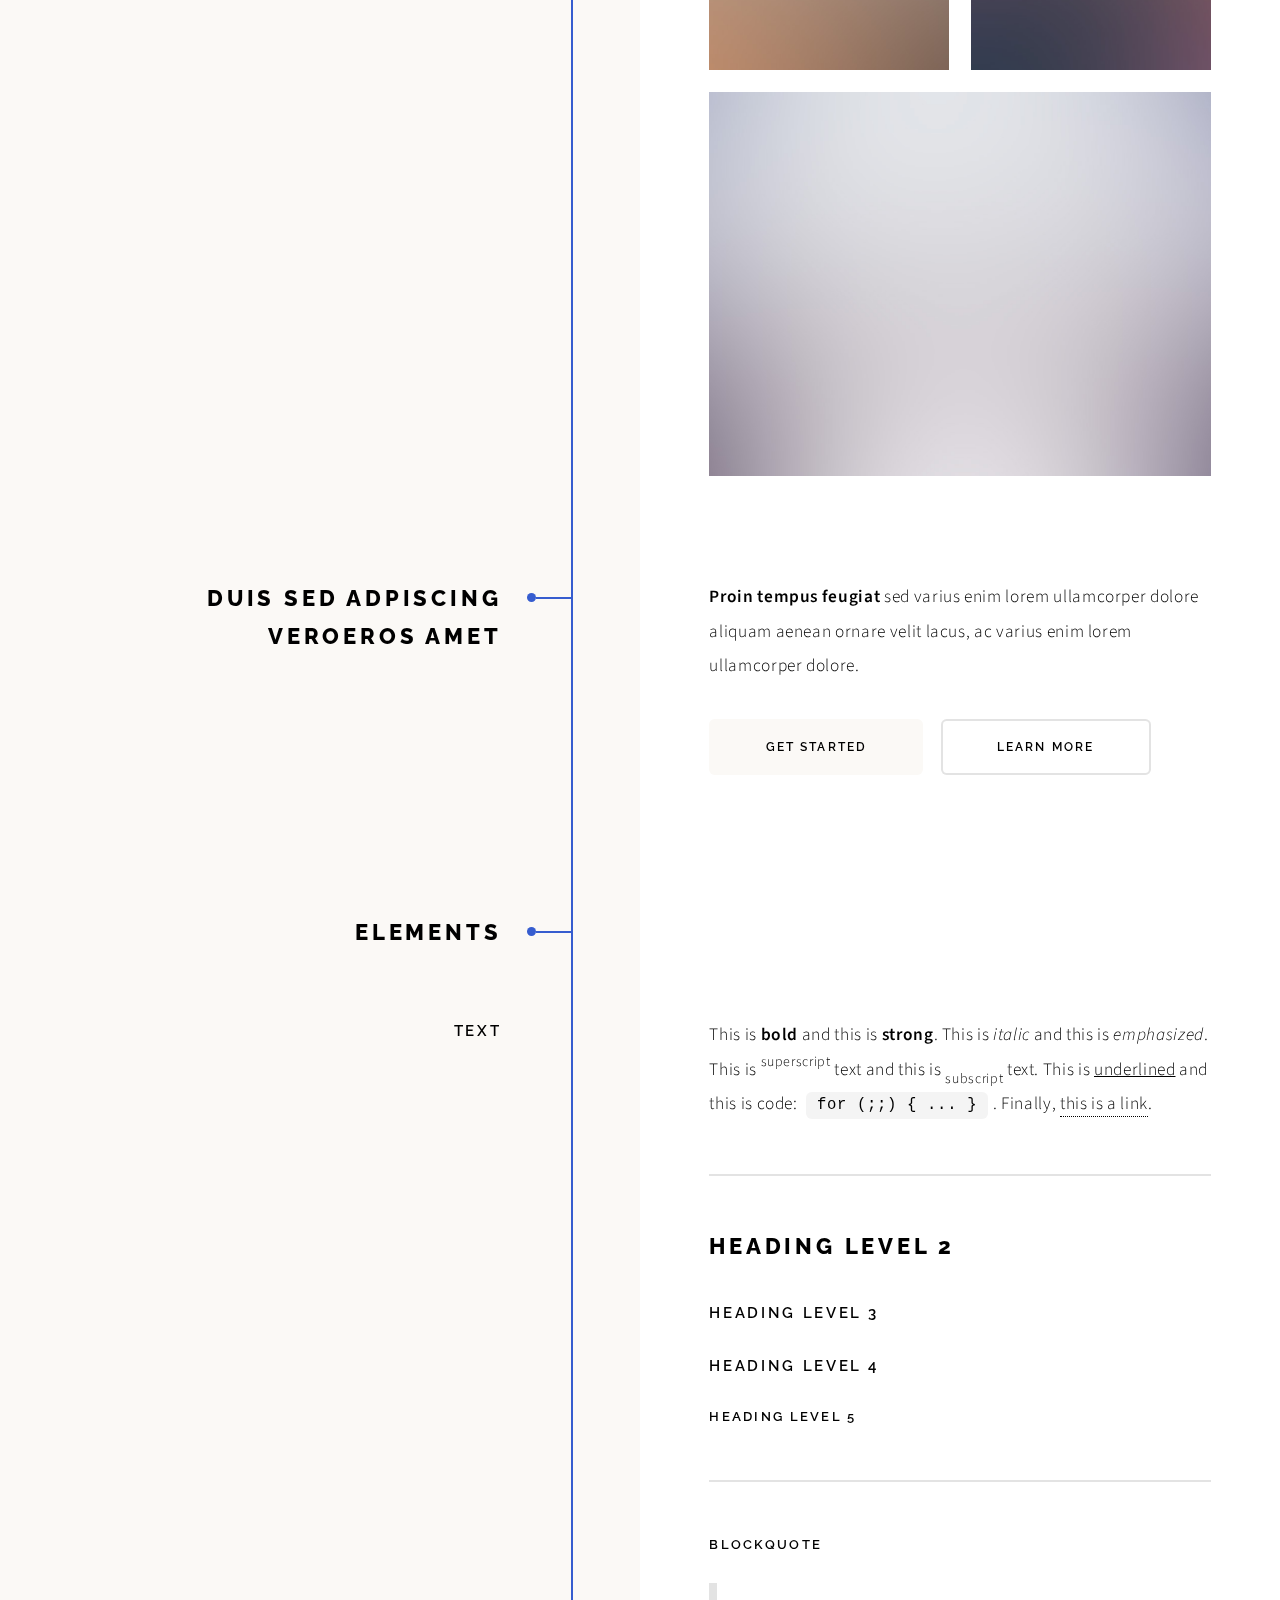
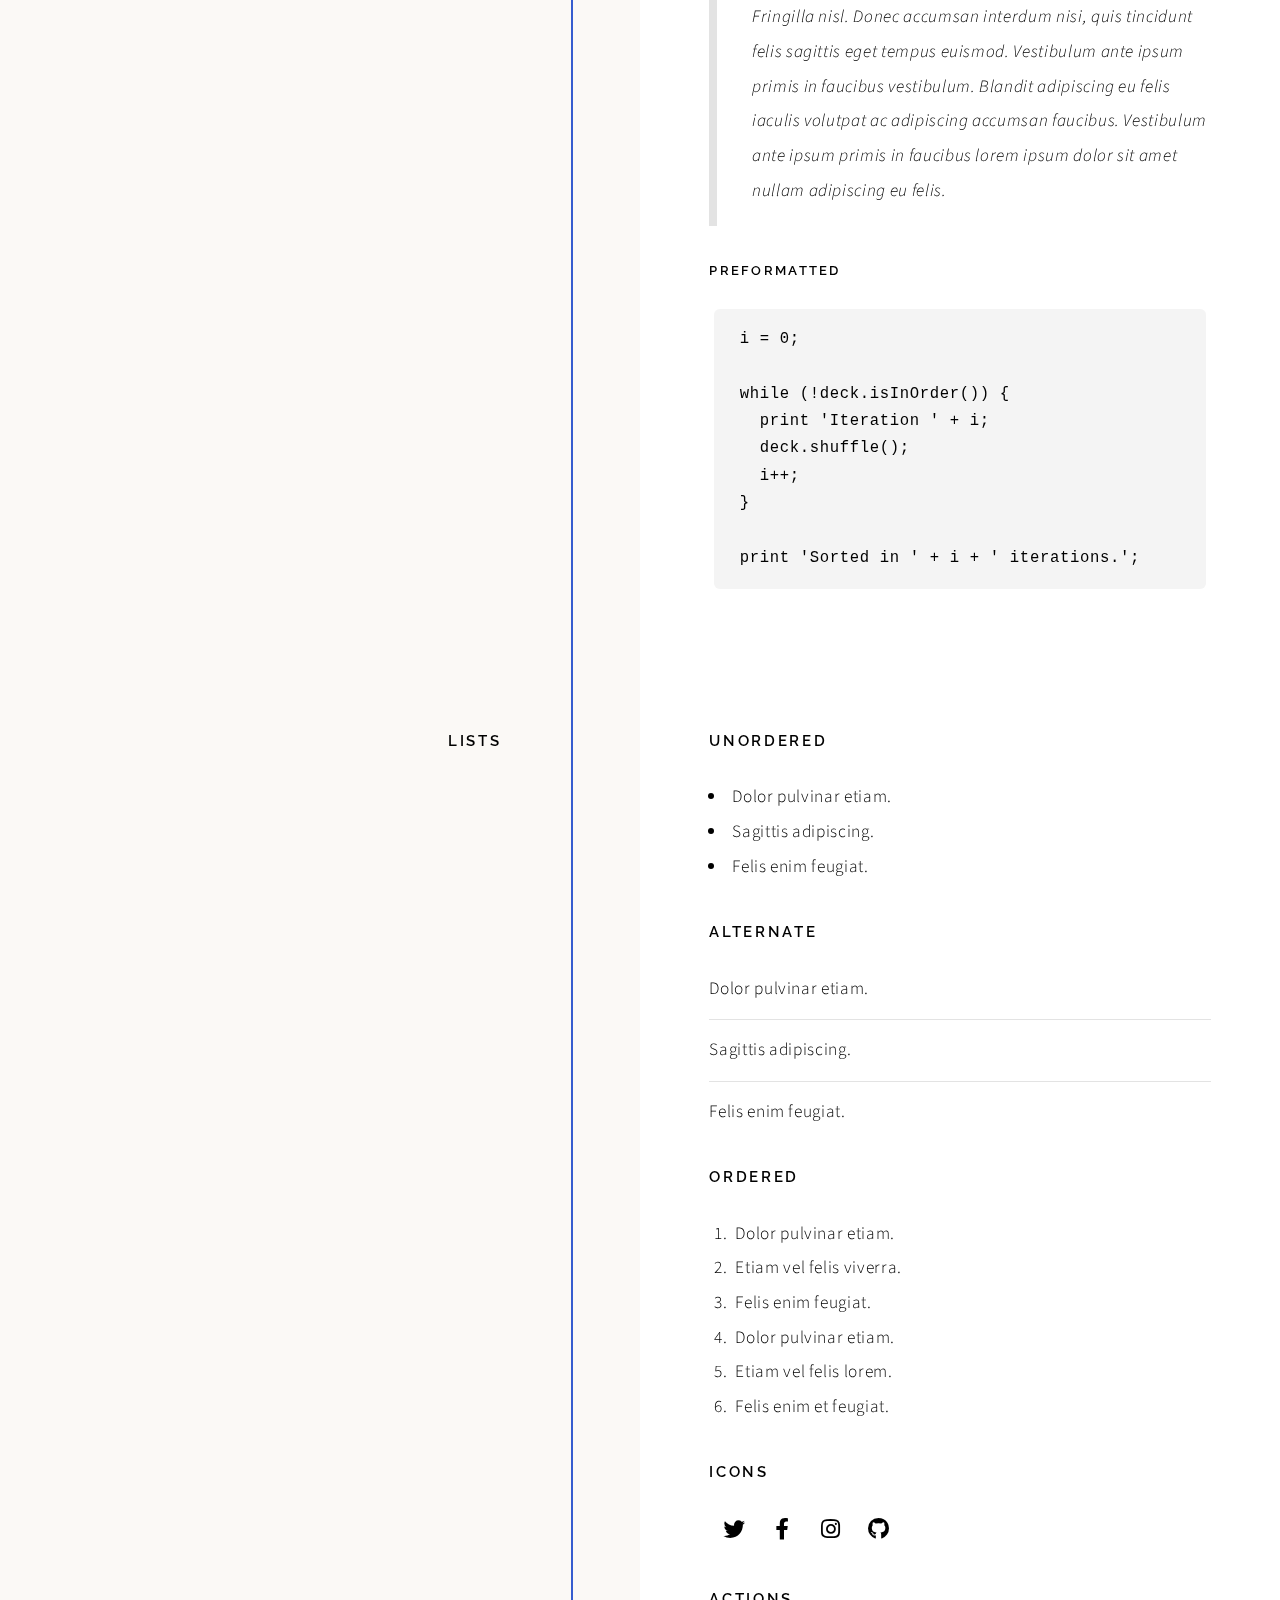
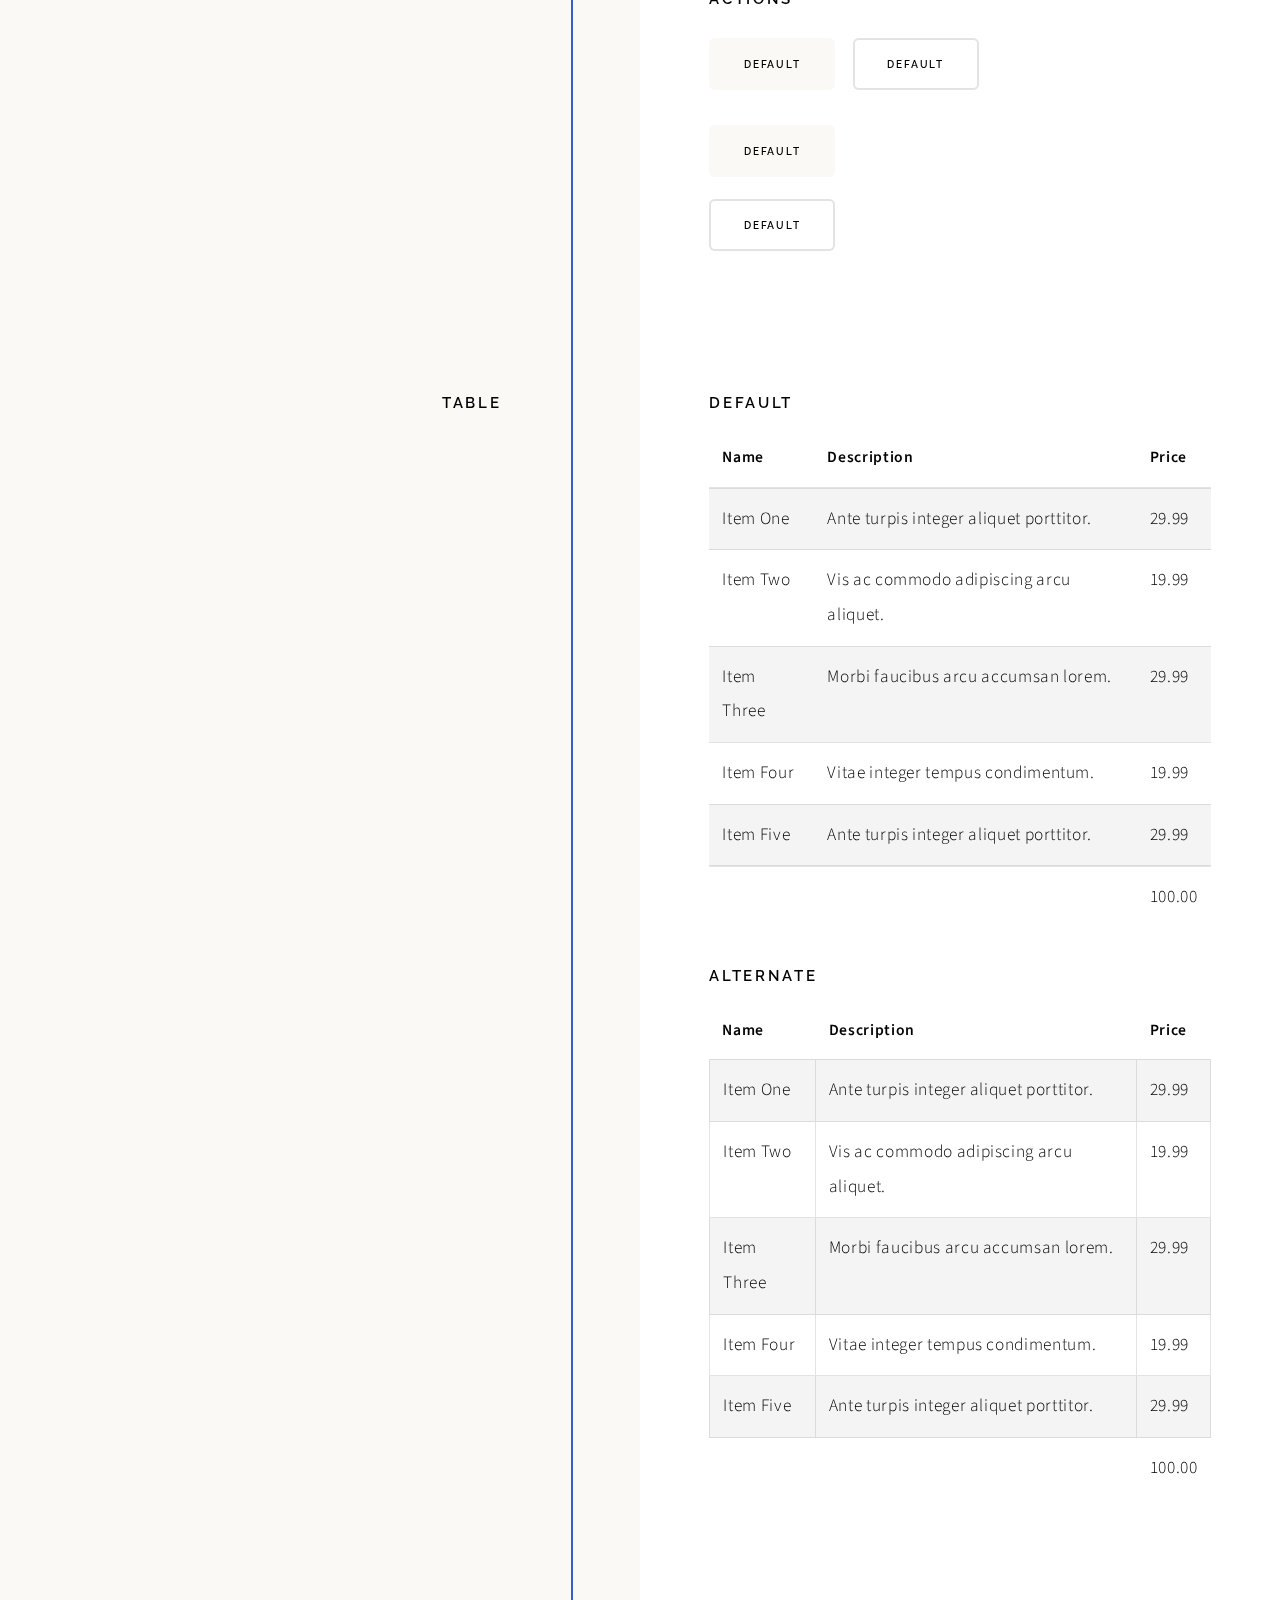
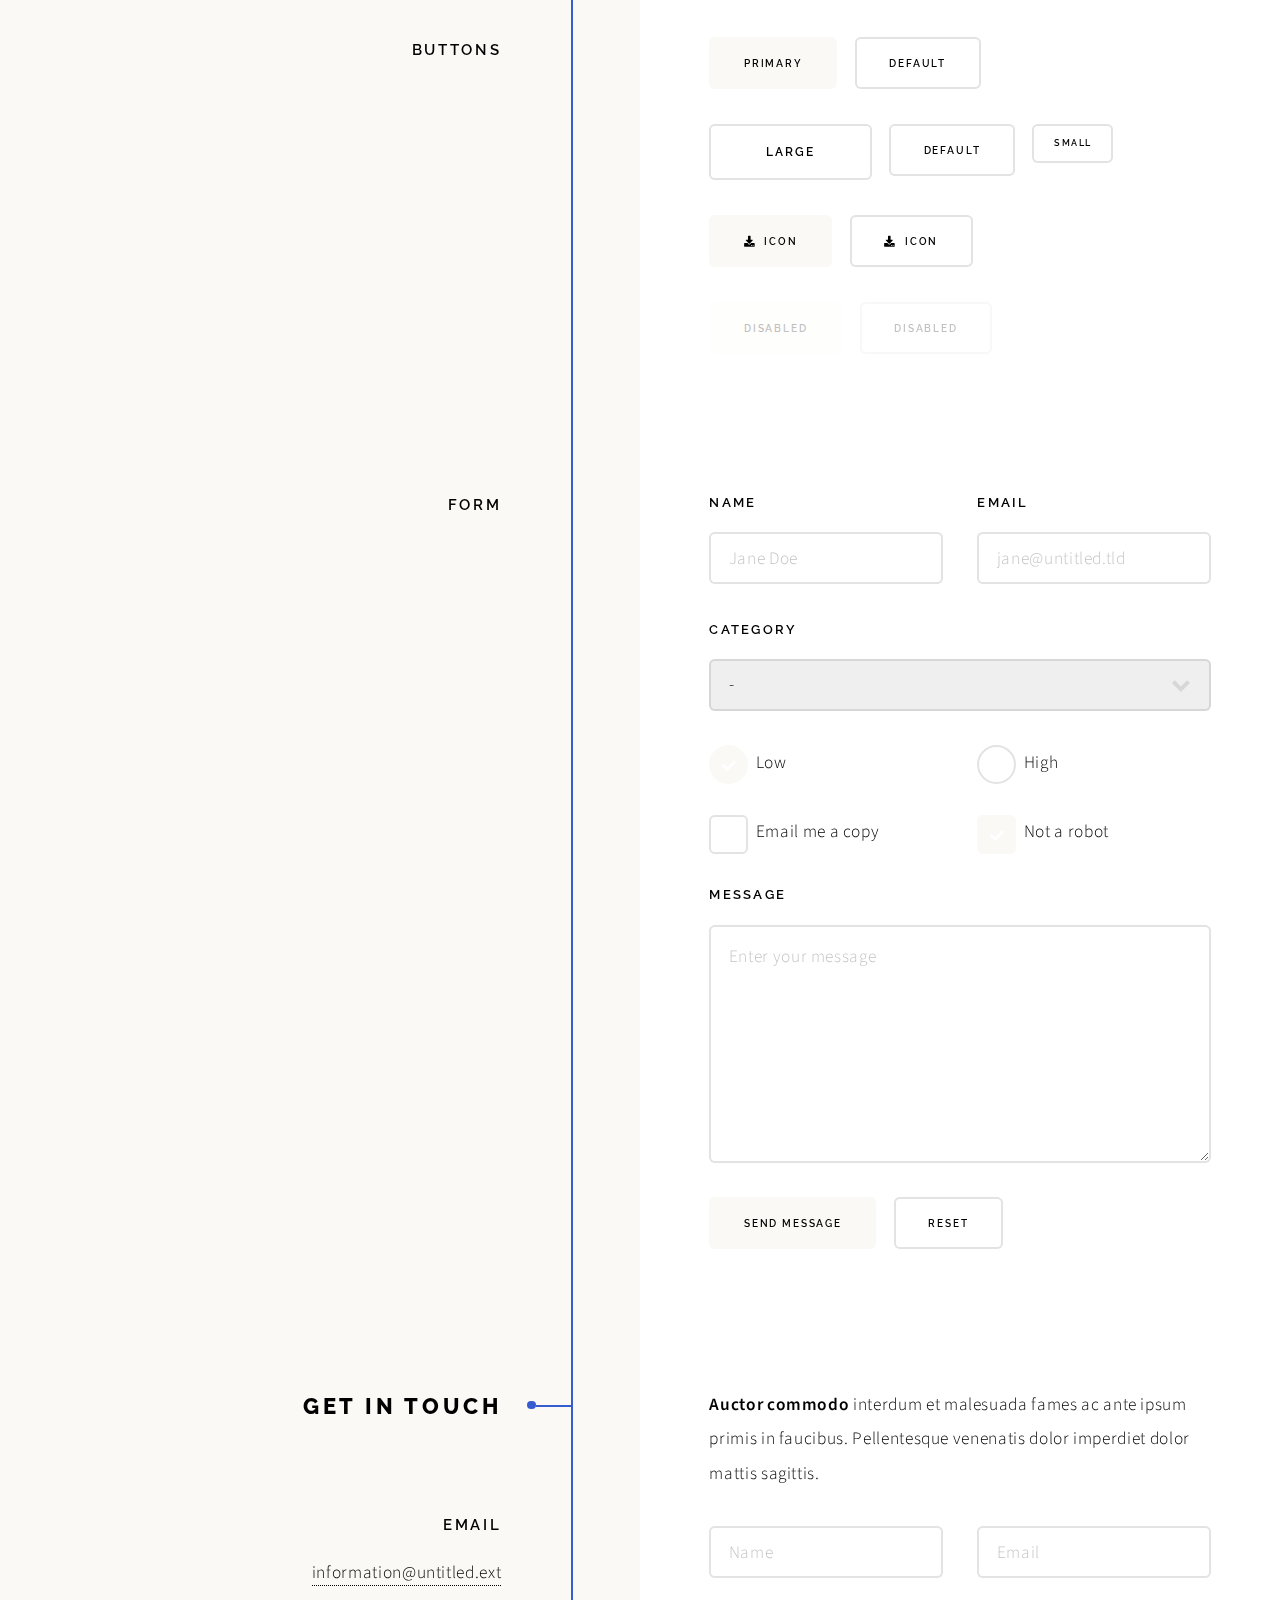
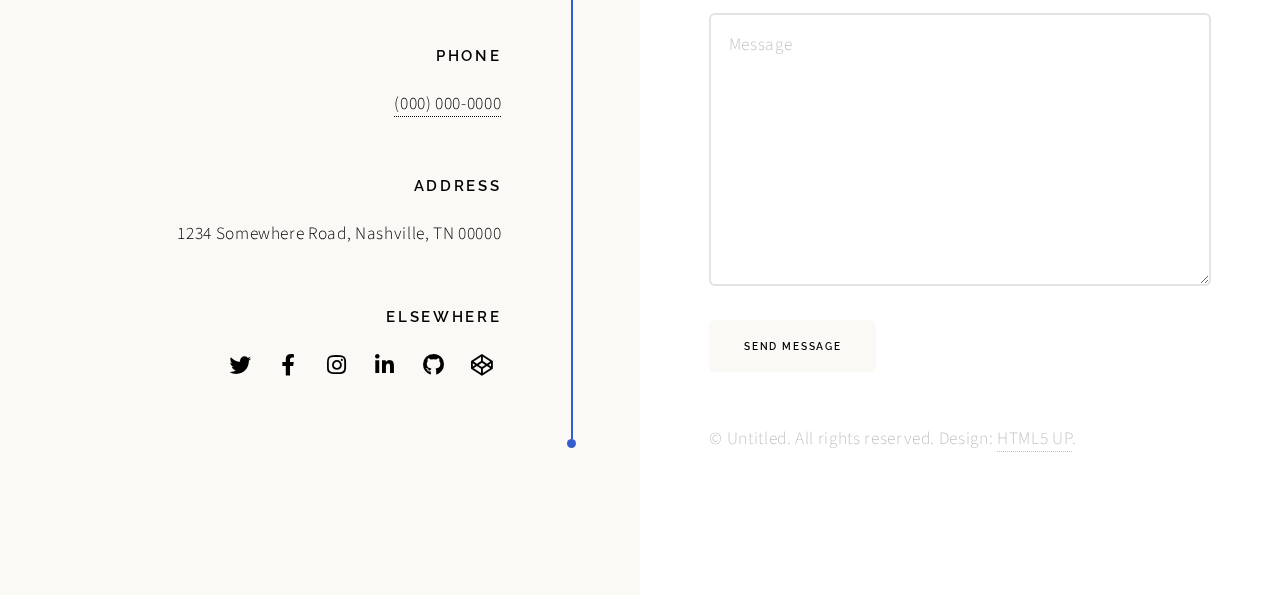
==== commit 9372d3dd: "6/15/21 rev 1.2" ====
--- a/index.html
+++ b/index.html
@@ -25,9 +25,10 @@
         <section class="intro">
             <header>
                 <h1>
-                    <img src="images/Logo.png" width="75%" height="75%">
+                    <img src="images/SingleLogo.png" width="100%" height="100%">
+                    <img src="images/TitleLogo.png" width="100%" height="100%">
                 </h1>
-                <p>A handyman for small projects that get put on the back burner.</p>
+                <p>A handyman for small projects.</p>
                 <ul class="actions">
                     <li><a href="#first" class="arrow scrolly"><span class="label">Next</span></a></li>
                 </ul>
@@ -44,7 +45,7 @@
 						</header>
 						<div class="content">
 							<p><strong>Got paint?</strong> Flat-rate painting service makes it easy to calculate the cost of your project. <strong>Do you have the supplies and materials?</strong> We'd love to show up and install your projects for you!</p>
-							<span class="image main"><img src="images/pic3.jpeg" alt="" /></span>
+							<span class="image main"><img src="images/L1.jpg" alt="" /></span>
 						</div>
 					</section>
 
@@ -56,11 +57,11 @@
 						<div class="content">
 							<p><strong>We take pride in our work.</strong> The devil is in the details, Let the pros work it out so you can get to enjoying the finished project quicker</p>
 							<ul class="feature-icons">
+                                <li class="icon solid fa-map-marker-alt">Home Repair</li>
 								<li class="icon solid fa-laptop">Computer Repair</li>
 								<li class="icon solid fa-bolt">Electrical repair</li>
 								<li class="icon solid fa-signal">Home Network</li>
 								<li class="icon solid fa-cog">Auto Repair</li>
-								<li class="icon solid fa-map-marker-alt">Home Repair</li>
 							</ul>
 							<p>Big solutions for small projects, weather it be setting up a home security system or diagnosing a bad altenator we've got you covered. Our insured professionals are the best.</p>
 						</div>
--- a/assets/css/main.css
+++ b/assets/css/main.css
@@ -2279,7 +2279,7 @@
 
 .image.main {
     display: block;
-    margin: 3rem 0;
+    margin: 2rem 0;
     width: 100%;
 }
 
@@ -2985,7 +2985,7 @@
 #wrapper:before {
     background-attachment: fixed;
     background-color: #FBF9F6;
-    background-image: url("data:image/svg+xml;charset=utf8,%3Csvg xmlns='http://www.w3.org/2000/svg' viewBox='0 0 920 1750' x='0px' y='0px'%3E %3Cpath style='fill: rgba(54, 93, 207, 0.25)' d='M889.72,1137.55l-2.91-0.75l-364.39,282.94l-0.7-0.9l-0.51,0.11l-94.77-451.5l-32.51-15.75l-16.73-8.11l0,0.68 l-1.46,0l0-1.39l-1.89-0.92l-112.41-54.47l-0.29,1.03l-1.41-0.37l0.37-1.31l-34.14-16.54l-98.56-47.76l-0.59,0.81l-1.16-0.88 l0.42-0.57L11.43,766.33l-0.25,0.2l-0.9-1.15l102.87-79.98l0.08-0.1l0.02,0.02l116.68-90.72l-0.18-0.34l1.3-0.66l0.05,0.09 l100.5-78.14l-0.07-0.32l0.65-0.14l42.3-32.89l-0.15-54.54l-0.59,0.29l-0.64-1.31l1.23-0.6l-0.01-4.54l-0.33-122.47l-0.99,0.18 l-0.28-1.43l1.27-0.23l-0.4-147.49l-0.87-0.16l0.28-1.43l0.58,0.1l-0.35-127.48l-0.13-0.06l0.64-1.31L489.97,76.8l0.73,0.19 l-0.04,0.14l132.63,65.11l0.33-0.45l1.16,0.88l-0.16,0.22l114.21,56.07l0.45-0.35l0.72,0.93l47.89,23.51l2.76-1.36l0.56,4.61 l-3.32-1.63L571.52,330.88L375.95,482.93l0.66,239.95l51.12,243.57l222.53,107.83l236.23,60.93l2.27-1.77 M375.8,425.34l17.25-8.47 l36.13-127.75l-53.73,9.66L375.8,425.34z M551,241.05l38.19-52.2l-123.83-22.27l-34.13,120.68l98.99-17.81L551,241.05z M532.3,269.09l151.34-27.22l37.63-29.25l-130.48-23.47L532.3,269.09z M303.38,733.9l-2.36-4.48l-44.18-83.78L182.5,747.25 l40.78,36.46l52.69,47.11L303.38,733.9z M277.18,831.91l56.95,50.93L375.69,920l-0.13-49.23l-71.19-135L277.18,831.91z M303.96,731.86l41.93-148.25l-9.74-46.39L257.8,644.33L303.96,731.86z M304.94,733.73l9.55,18.12l61.05,115.78l-0.39-144.6 l-16.9-80.53l-11.71-55.81L304.94,733.73z M375.21,211.79l0.23,85.51l54.17-9.74l34.29-121.23l-88.87-15.98L375.21,211.79z M430.78,288.83l-17.88,63.21L394.81,416l44.01-21.6l90.15-123.23L430.78,288.83z M287.76,898.62l87.99,42.64l-0.05-19.29 l-91.37-81.71l-7.59-6.78l-14.88,52.59L287.76,898.62z M174.26,843.62l86.26,41.8l15-53.03l-93.89-83.95l-53.34,72.91L174.26,843.62 z M113.18,687.22L12.71,765.33l55.69,26.99l58.56,28.38l53.58-73.24l-34.83-31.14L113.18,687.22z M230.62,595.92l-116.27,90.4 l63.02,56.36l4.03,3.61l74.67-102.08l-7.47-14.17L230.62,595.92z M331.94,517.15l-100.15,77.86l25.25,47.88l78.71-107.59l-1.71-8.14 L331.94,517.15z M333.22,516.15l2.02,9.64l1.66,7.92l34.65-47.37L333.22,516.15z M337.31,535.63l9.43,44.95l26.67-94.3 L337.31,535.63z M347.39,583.66l27.74,132.16l-0.62-228.04L347.39,583.66z M374.7,21.83l0.35,127.02l89.27,16.06l24.61-87 L374.7,21.83z M490.25,78.56l-22.26,78.7l-2.24,7.91l124.39,22.37l10.23-13.99l22.04-30.12L490.25,78.56z M623.74,144.09 l-12.29,16.8l-19.71,26.95l131.07,23.58l14.73-11.45L623.74,144.09z M739,200.67l-13.3,10.34l-0.96,0.74l58.14,10.46L739,200.67z M723.19,212.96l-25.33,19.69l-11.14,8.66l97.03-17.45L723.19,212.96z M782.89,225.5l-98.64,17.74l-107.06,83.23L782.89,225.5z M631.68,282.26l49.48-38.47l-150.1,27l-89.41,122.22l129.1-63.37L631.68,282.26z M565.06,334.05l-125.28,61.5l-45.94,62.8 l-14.96,20.44L565.06,334.05z M425.31,412.87l11.65-15.93l-42.69,20.96l-13.66,48.3l-3.58,12.67L425.31,412.87z M392.51,418.76 l-16.71,8.2l0.01,4.72l0.12,45.68L392.51,418.76z M377.21,941.96l21.37,10.36l24.14,11.7l-45.56-40.74L377.21,941.96z M377.15,921.31l34.83,31.15l12.57,11.24l-47.53-90.14L377.15,921.31z M376.63,730.07l0.38,140.33l48.29,91.59L376.63,730.07z M806.29,1197.48l75.8-58.86l-28.56,11.47l-25.6,10.28l14.96,7.25l-0.64,1.31l-16.16-7.83l-124.76,50.1l40.56,36.27L806.29,1197.48z M522.43,1146.18l58.88,111.66l52.71-21.17l64.61-25.95l-75.11-67.17L522.43,1146.18z M621.92,1142.14l-115.78-103.53l-46.8-12.07 l62.33,118.2l7.06-0.18L621.92,1142.14z M700.14,1210.12l124.19-49.87l-42.89-20.78l-155.8,4.04L700.14,1210.12z M679.7,1295.77 l61.03-47.39l-40.9-36.57l-117.85,47.32l42.09,79.82L679.7,1295.77z M522.48,1417.85l1.83-1.42l98.6-76.56l-42.28-80.19 l-84.25,33.83L522.48,1417.85z M496.08,1292.06l83.87-33.68l-59.14-112.16l-55.04,1.43L496.08,1292.06z M465.46,1146.2l54.58-1.42 l-62.61-118.74l-18.03-4.65l0.36-1.41l16.74,4.32l-27.63-52.4L465.46,1146.2z M458.42,1024.79l45.35,11.7l-74.14-66.29 L458.42,1024.79z M431.46,969.87l75.38,67.41l136.26,35.15L431.46,969.87z M649.76,1075.65l-140.54-36.25l114.83,102.68l154.53-4.01 L649.76,1075.65z M656.92,1077.5l124.84,60.5l51.97-1.35l47.7-1.24L656.92,1077.5z M784.62,1139.38l41.54,20.13l56.45-22.67 L784.62,1139.38z'/%3E %3C/svg%3E");
+    background-image: url("data:image/svg+xml;charset=utf8,%3Csvg xmlns='http://www.w3.org/2000/svg' viewBox='0 0 920 1750' x='0px' y='0px'%3E %3Cpath style='fill: rgba(44, 64, 85, 0.25)' d='M889.72,1137.55l-2.91-0.75l-364.39,282.94l-0.7-0.9l-0.51,0.11l-94.77-451.5l-32.51-15.75l-16.73-8.11l0,0.68 l-1.46,0l0-1.39l-1.89-0.92l-112.41-54.47l-0.29,1.03l-1.41-0.37l0.37-1.31l-34.14-16.54l-98.56-47.76l-0.59,0.81l-1.16-0.88 l0.42-0.57L11.43,766.33l-0.25,0.2l-0.9-1.15l102.87-79.98l0.08-0.1l0.02,0.02l116.68-90.72l-0.18-0.34l1.3-0.66l0.05,0.09 l100.5-78.14l-0.07-0.32l0.65-0.14l42.3-32.89l-0.15-54.54l-0.59,0.29l-0.64-1.31l1.23-0.6l-0.01-4.54l-0.33-122.47l-0.99,0.18 l-0.28-1.43l1.27-0.23l-0.4-147.49l-0.87-0.16l0.28-1.43l0.58,0.1l-0.35-127.48l-0.13-0.06l0.64-1.31L489.97,76.8l0.73,0.19 l-0.04,0.14l132.63,65.11l0.33-0.45l1.16,0.88l-0.16,0.22l114.21,56.07l0.45-0.35l0.72,0.93l47.89,23.51l2.76-1.36l0.56,4.61 l-3.32-1.63L571.52,330.88L375.95,482.93l0.66,239.95l51.12,243.57l222.53,107.83l236.23,60.93l2.27-1.77 M375.8,425.34l17.25-8.47 l36.13-127.75l-53.73,9.66L375.8,425.34z M551,241.05l38.19-52.2l-123.83-22.27l-34.13,120.68l98.99-17.81L551,241.05z M532.3,269.09l151.34-27.22l37.63-29.25l-130.48-23.47L532.3,269.09z M303.38,733.9l-2.36-4.48l-44.18-83.78L182.5,747.25 l40.78,36.46l52.69,47.11L303.38,733.9z M277.18,831.91l56.95,50.93L375.69,920l-0.13-49.23l-71.19-135L277.18,831.91z M303.96,731.86l41.93-148.25l-9.74-46.39L257.8,644.33L303.96,731.86z M304.94,733.73l9.55,18.12l61.05,115.78l-0.39-144.6 l-16.9-80.53l-11.71-55.81L304.94,733.73z M375.21,211.79l0.23,85.51l54.17-9.74l34.29-121.23l-88.87-15.98L375.21,211.79z M430.78,288.83l-17.88,63.21L394.81,416l44.01-21.6l90.15-123.23L430.78,288.83z M287.76,898.62l87.99,42.64l-0.05-19.29 l-91.37-81.71l-7.59-6.78l-14.88,52.59L287.76,898.62z M174.26,843.62l86.26,41.8l15-53.03l-93.89-83.95l-53.34,72.91L174.26,843.62 z M113.18,687.22L12.71,765.33l55.69,26.99l58.56,28.38l53.58-73.24l-34.83-31.14L113.18,687.22z M230.62,595.92l-116.27,90.4 l63.02,56.36l4.03,3.61l74.67-102.08l-7.47-14.17L230.62,595.92z M331.94,517.15l-100.15,77.86l25.25,47.88l78.71-107.59l-1.71-8.14 L331.94,517.15z M333.22,516.15l2.02,9.64l1.66,7.92l34.65-47.37L333.22,516.15z M337.31,535.63l9.43,44.95l26.67-94.3 L337.31,535.63z M347.39,583.66l27.74,132.16l-0.62-228.04L347.39,583.66z M374.7,21.83l0.35,127.02l89.27,16.06l24.61-87 L374.7,21.83z M490.25,78.56l-22.26,78.7l-2.24,7.91l124.39,22.37l10.23-13.99l22.04-30.12L490.25,78.56z M623.74,144.09 l-12.29,16.8l-19.71,26.95l131.07,23.58l14.73-11.45L623.74,144.09z M739,200.67l-13.3,10.34l-0.96,0.74l58.14,10.46L739,200.67z M723.19,212.96l-25.33,19.69l-11.14,8.66l97.03-17.45L723.19,212.96z M782.89,225.5l-98.64,17.74l-107.06,83.23L782.89,225.5z M631.68,282.26l49.48-38.47l-150.1,27l-89.41,122.22l129.1-63.37L631.68,282.26z M565.06,334.05l-125.28,61.5l-45.94,62.8 l-14.96,20.44L565.06,334.05z M425.31,412.87l11.65-15.93l-42.69,20.96l-13.66,48.3l-3.58,12.67L425.31,412.87z M392.51,418.76 l-16.71,8.2l0.01,4.72l0.12,45.68L392.51,418.76z M377.21,941.96l21.37,10.36l24.14,11.7l-45.56-40.74L377.21,941.96z M377.15,921.31l34.83,31.15l12.57,11.24l-47.53-90.14L377.15,921.31z M376.63,730.07l0.38,140.33l48.29,91.59L376.63,730.07z M806.29,1197.48l75.8-58.86l-28.56,11.47l-25.6,10.28l14.96,7.25l-0.64,1.31l-16.16-7.83l-124.76,50.1l40.56,36.27L806.29,1197.48z M522.43,1146.18l58.88,111.66l52.71-21.17l64.61-25.95l-75.11-67.17L522.43,1146.18z M621.92,1142.14l-115.78-103.53l-46.8-12.07 l62.33,118.2l7.06-0.18L621.92,1142.14z M700.14,1210.12l124.19-49.87l-42.89-20.78l-155.8,4.04L700.14,1210.12z M679.7,1295.77 l61.03-47.39l-40.9-36.57l-117.85,47.32l42.09,79.82L679.7,1295.77z M522.48,1417.85l1.83-1.42l98.6-76.56l-42.28-80.19 l-84.25,33.83L522.48,1417.85z M496.08,1292.06l83.87-33.68l-59.14-112.16l-55.04,1.43L496.08,1292.06z M465.46,1146.2l54.58-1.42 l-62.61-118.74l-18.03-4.65l0.36-1.41l16.74,4.32l-27.63-52.4L465.46,1146.2z M458.42,1024.79l45.35,11.7l-74.14-66.29 L458.42,1024.79z M431.46,969.87l75.38,67.41l136.26,35.15L431.46,969.87z M649.76,1075.65l-140.54-36.25l114.83,102.68l154.53-4.01 L649.76,1075.65z M656.92,1077.5l124.84,60.5l51.97-1.35l47.7-1.24L656.92,1077.5z M784.62,1139.38l41.54,20.13l56.45-22.67 L784.62,1139.38z'/%3E %3C/svg%3E");
     background-position: -50% 10%;
     background-repeat: repeat-y;
     background-size: 75% auto;
@@ -3324,7 +3324,7 @@
     #wrapper>section>header {
         background-attachment: fixed;
         background-color: #FBF9F6;
-        background-image: url("data:image/svg+xml;charset=utf8,%3Csvg xmlns='http://www.w3.org/2000/svg' viewBox='0 0 920 1750' x='0px' y='0px'%3E %3Cpath style='fill: rgba(67, 217, 184, 0.5)' d='M889.72,1137.55l-2.91-0.75l-364.39,282.94l-0.7-0.9l-0.51,0.11l-94.77-451.5l-32.51-15.75l-16.73-8.11l0,0.68 l-1.46,0l0-1.39l-1.89-0.92l-112.41-54.47l-0.29,1.03l-1.41-0.37l0.37-1.31l-34.14-16.54l-98.56-47.76l-0.59,0.81l-1.16-0.88 l0.42-0.57L11.43,766.33l-0.25,0.2l-0.9-1.15l102.87-79.98l0.08-0.1l0.02,0.02l116.68-90.72l-0.18-0.34l1.3-0.66l0.05,0.09 l100.5-78.14l-0.07-0.32l0.65-0.14l42.3-32.89l-0.15-54.54l-0.59,0.29l-0.64-1.31l1.23-0.6l-0.01-4.54l-0.33-122.47l-0.99,0.18 l-0.28-1.43l1.27-0.23l-0.4-147.49l-0.87-0.16l0.28-1.43l0.58,0.1l-0.35-127.48l-0.13-0.06l0.64-1.31L489.97,76.8l0.73,0.19 l-0.04,0.14l132.63,65.11l0.33-0.45l1.16,0.88l-0.16,0.22l114.21,56.07l0.45-0.35l0.72,0.93l47.89,23.51l2.76-1.36l0.56,4.61 l-3.32-1.63L571.52,330.88L375.95,482.93l0.66,239.95l51.12,243.57l222.53,107.83l236.23,60.93l2.27-1.77 M375.8,425.34l17.25-8.47 l36.13-127.75l-53.73,9.66L375.8,425.34z M551,241.05l38.19-52.2l-123.83-22.27l-34.13,120.68l98.99-17.81L551,241.05z M532.3,269.09l151.34-27.22l37.63-29.25l-130.48-23.47L532.3,269.09z M303.38,733.9l-2.36-4.48l-44.18-83.78L182.5,747.25 l40.78,36.46l52.69,47.11L303.38,733.9z M277.18,831.91l56.95,50.93L375.69,920l-0.13-49.23l-71.19-135L277.18,831.91z M303.96,731.86l41.93-148.25l-9.74-46.39L257.8,644.33L303.96,731.86z M304.94,733.73l9.55,18.12l61.05,115.78l-0.39-144.6 l-16.9-80.53l-11.71-55.81L304.94,733.73z M375.21,211.79l0.23,85.51l54.17-9.74l34.29-121.23l-88.87-15.98L375.21,211.79z M430.78,288.83l-17.88,63.21L394.81,416l44.01-21.6l90.15-123.23L430.78,288.83z M287.76,898.62l87.99,42.64l-0.05-19.29 l-91.37-81.71l-7.59-6.78l-14.88,52.59L287.76,898.62z M174.26,843.62l86.26,41.8l15-53.03l-93.89-83.95l-53.34,72.91L174.26,843.62 z M113.18,687.22L12.71,765.33l55.69,26.99l58.56,28.38l53.58-73.24l-34.83-31.14L113.18,687.22z M230.62,595.92l-116.27,90.4 l63.02,56.36l4.03,3.61l74.67-102.08l-7.47-14.17L230.62,595.92z M331.94,517.15l-100.15,77.86l25.25,47.88l78.71-107.59l-1.71-8.14 L331.94,517.15z M333.22,516.15l2.02,9.64l1.66,7.92l34.65-47.37L333.22,516.15z M337.31,535.63l9.43,44.95l26.67-94.3 L337.31,535.63z M347.39,583.66l27.74,132.16l-0.62-228.04L347.39,583.66z M374.7,21.83l0.35,127.02l89.27,16.06l24.61-87 L374.7,21.83z M490.25,78.56l-22.26,78.7l-2.24,7.91l124.39,22.37l10.23-13.99l22.04-30.12L490.25,78.56z M623.74,144.09 l-12.29,16.8l-19.71,26.95l131.07,23.58l14.73-11.45L623.74,144.09z M739,200.67l-13.3,10.34l-0.96,0.74l58.14,10.46L739,200.67z M723.19,212.96l-25.33,19.69l-11.14,8.66l97.03-17.45L723.19,212.96z M782.89,225.5l-98.64,17.74l-107.06,83.23L782.89,225.5z M631.68,282.26l49.48-38.47l-150.1,27l-89.41,122.22l129.1-63.37L631.68,282.26z M565.06,334.05l-125.28,61.5l-45.94,62.8 l-14.96,20.44L565.06,334.05z M425.31,412.87l11.65-15.93l-42.69,20.96l-13.66,48.3l-3.58,12.67L425.31,412.87z M392.51,418.76 l-16.71,8.2l0.01,4.72l0.12,45.68L392.51,418.76z M377.21,941.96l21.37,10.36l24.14,11.7l-45.56-40.74L377.21,941.96z M377.15,921.31l34.83,31.15l12.57,11.24l-47.53-90.14L377.15,921.31z M376.63,730.07l0.38,140.33l48.29,91.59L376.63,730.07z M806.29,1197.48l75.8-58.86l-28.56,11.47l-25.6,10.28l14.96,7.25l-0.64,1.31l-16.16-7.83l-124.76,50.1l40.56,36.27L806.29,1197.48z M522.43,1146.18l58.88,111.66l52.71-21.17l64.61-25.95l-75.11-67.17L522.43,1146.18z M621.92,1142.14l-115.78-103.53l-46.8-12.07 l62.33,118.2l7.06-0.18L621.92,1142.14z M700.14,1210.12l124.19-49.87l-42.89-20.78l-155.8,4.04L700.14,1210.12z M679.7,1295.77 l61.03-47.39l-40.9-36.57l-117.85,47.32l42.09,79.82L679.7,1295.77z M522.48,1417.85l1.83-1.42l98.6-76.56l-42.28-80.19 l-84.25,33.83L522.48,1417.85z M496.08,1292.06l83.87-33.68l-59.14-112.16l-55.04,1.43L496.08,1292.06z M465.46,1146.2l54.58-1.42 l-62.61-118.74l-18.03-4.65l0.36-1.41l16.74,4.32l-27.63-52.4L465.46,1146.2z M458.42,1024.79l45.35,11.7l-74.14-66.29 L458.42,1024.79z M431.46,969.87l75.38,67.41l136.26,35.15L431.46,969.87z M649.76,1075.65l-140.54-36.25l114.83,102.68l154.53-4.01 L649.76,1075.65z M656.92,1077.5l124.84,60.5l51.97-1.35l47.7-1.24L656.92,1077.5z M784.62,1139.38l41.54,20.13l56.45-22.67 L784.62,1139.38z'/%3E %3C/svg%3E");
+        background-image: url("data:image/svg+xml;charset=utf8,%3Csvg xmlns='http://www.w3.org/2000/svg' viewBox='0 0 920 1750' x='0px' y='0px'%3E %3Cpath style='fill: rgba(44, 64, 85, 0.5)' d='M889.72,1137.55l-2.91-0.75l-364.39,282.94l-0.7-0.9l-0.51,0.11l-94.77-451.5l-32.51-15.75l-16.73-8.11l0,0.68 l-1.46,0l0-1.39l-1.89-0.92l-112.41-54.47l-0.29,1.03l-1.41-0.37l0.37-1.31l-34.14-16.54l-98.56-47.76l-0.59,0.81l-1.16-0.88 l0.42-0.57L11.43,766.33l-0.25,0.2l-0.9-1.15l102.87-79.98l0.08-0.1l0.02,0.02l116.68-90.72l-0.18-0.34l1.3-0.66l0.05,0.09 l100.5-78.14l-0.07-0.32l0.65-0.14l42.3-32.89l-0.15-54.54l-0.59,0.29l-0.64-1.31l1.23-0.6l-0.01-4.54l-0.33-122.47l-0.99,0.18 l-0.28-1.43l1.27-0.23l-0.4-147.49l-0.87-0.16l0.28-1.43l0.58,0.1l-0.35-127.48l-0.13-0.06l0.64-1.31L489.97,76.8l0.73,0.19 l-0.04,0.14l132.63,65.11l0.33-0.45l1.16,0.88l-0.16,0.22l114.21,56.07l0.45-0.35l0.72,0.93l47.89,23.51l2.76-1.36l0.56,4.61 l-3.32-1.63L571.52,330.88L375.95,482.93l0.66,239.95l51.12,243.57l222.53,107.83l236.23,60.93l2.27-1.77 M375.8,425.34l17.25-8.47 l36.13-127.75l-53.73,9.66L375.8,425.34z M551,241.05l38.19-52.2l-123.83-22.27l-34.13,120.68l98.99-17.81L551,241.05z M532.3,269.09l151.34-27.22l37.63-29.25l-130.48-23.47L532.3,269.09z M303.38,733.9l-2.36-4.48l-44.18-83.78L182.5,747.25 l40.78,36.46l52.69,47.11L303.38,733.9z M277.18,831.91l56.95,50.93L375.69,920l-0.13-49.23l-71.19-135L277.18,831.91z M303.96,731.86l41.93-148.25l-9.74-46.39L257.8,644.33L303.96,731.86z M304.94,733.73l9.55,18.12l61.05,115.78l-0.39-144.6 l-16.9-80.53l-11.71-55.81L304.94,733.73z M375.21,211.79l0.23,85.51l54.17-9.74l34.29-121.23l-88.87-15.98L375.21,211.79z M430.78,288.83l-17.88,63.21L394.81,416l44.01-21.6l90.15-123.23L430.78,288.83z M287.76,898.62l87.99,42.64l-0.05-19.29 l-91.37-81.71l-7.59-6.78l-14.88,52.59L287.76,898.62z M174.26,843.62l86.26,41.8l15-53.03l-93.89-83.95l-53.34,72.91L174.26,843.62 z M113.18,687.22L12.71,765.33l55.69,26.99l58.56,28.38l53.58-73.24l-34.83-31.14L113.18,687.22z M230.62,595.92l-116.27,90.4 l63.02,56.36l4.03,3.61l74.67-102.08l-7.47-14.17L230.62,595.92z M331.94,517.15l-100.15,77.86l25.25,47.88l78.71-107.59l-1.71-8.14 L331.94,517.15z M333.22,516.15l2.02,9.64l1.66,7.92l34.65-47.37L333.22,516.15z M337.31,535.63l9.43,44.95l26.67-94.3 L337.31,535.63z M347.39,583.66l27.74,132.16l-0.62-228.04L347.39,583.66z M374.7,21.83l0.35,127.02l89.27,16.06l24.61-87 L374.7,21.83z M490.25,78.56l-22.26,78.7l-2.24,7.91l124.39,22.37l10.23-13.99l22.04-30.12L490.25,78.56z M623.74,144.09 l-12.29,16.8l-19.71,26.95l131.07,23.58l14.73-11.45L623.74,144.09z M739,200.67l-13.3,10.34l-0.96,0.74l58.14,10.46L739,200.67z M723.19,212.96l-25.33,19.69l-11.14,8.66l97.03-17.45L723.19,212.96z M782.89,225.5l-98.64,17.74l-107.06,83.23L782.89,225.5z M631.68,282.26l49.48-38.47l-150.1,27l-89.41,122.22l129.1-63.37L631.68,282.26z M565.06,334.05l-125.28,61.5l-45.94,62.8 l-14.96,20.44L565.06,334.05z M425.31,412.87l11.65-15.93l-42.69,20.96l-13.66,48.3l-3.58,12.67L425.31,412.87z M392.51,418.76 l-16.71,8.2l0.01,4.72l0.12,45.68L392.51,418.76z M377.21,941.96l21.37,10.36l24.14,11.7l-45.56-40.74L377.21,941.96z M377.15,921.31l34.83,31.15l12.57,11.24l-47.53-90.14L377.15,921.31z M376.63,730.07l0.38,140.33l48.29,91.59L376.63,730.07z M806.29,1197.48l75.8-58.86l-28.56,11.47l-25.6,10.28l14.96,7.25l-0.64,1.31l-16.16-7.83l-124.76,50.1l40.56,36.27L806.29,1197.48z M522.43,1146.18l58.88,111.66l52.71-21.17l64.61-25.95l-75.11-67.17L522.43,1146.18z M621.92,1142.14l-115.78-103.53l-46.8-12.07 l62.33,118.2l7.06-0.18L621.92,1142.14z M700.14,1210.12l124.19-49.87l-42.89-20.78l-155.8,4.04L700.14,1210.12z M679.7,1295.77 l61.03-47.39l-40.9-36.57l-117.85,47.32l42.09,79.82L679.7,1295.77z M522.48,1417.85l1.83-1.42l98.6-76.56l-42.28-80.19 l-84.25,33.83L522.48,1417.85z M496.08,1292.06l83.87-33.68l-59.14-112.16l-55.04,1.43L496.08,1292.06z M465.46,1146.2l54.58-1.42 l-62.61-118.74l-18.03-4.65l0.36-1.41l16.74,4.32l-27.63-52.4L465.46,1146.2z M458.42,1024.79l45.35,11.7l-74.14-66.29 L458.42,1024.79z M431.46,969.87l75.38,67.41l136.26,35.15L431.46,969.87z M649.76,1075.65l-140.54-36.25l114.83,102.68l154.53-4.01 L649.76,1075.65z M656.92,1077.5l124.84,60.5l51.97-1.35l47.7-1.24L656.92,1077.5z M784.62,1139.38l41.54,20.13l56.45-22.67 L784.62,1139.38z'/%3E %3C/svg%3E");
         background-position: 25% 50%;
         background-repeat: repeat-y;
         background-size: 40rem auto;
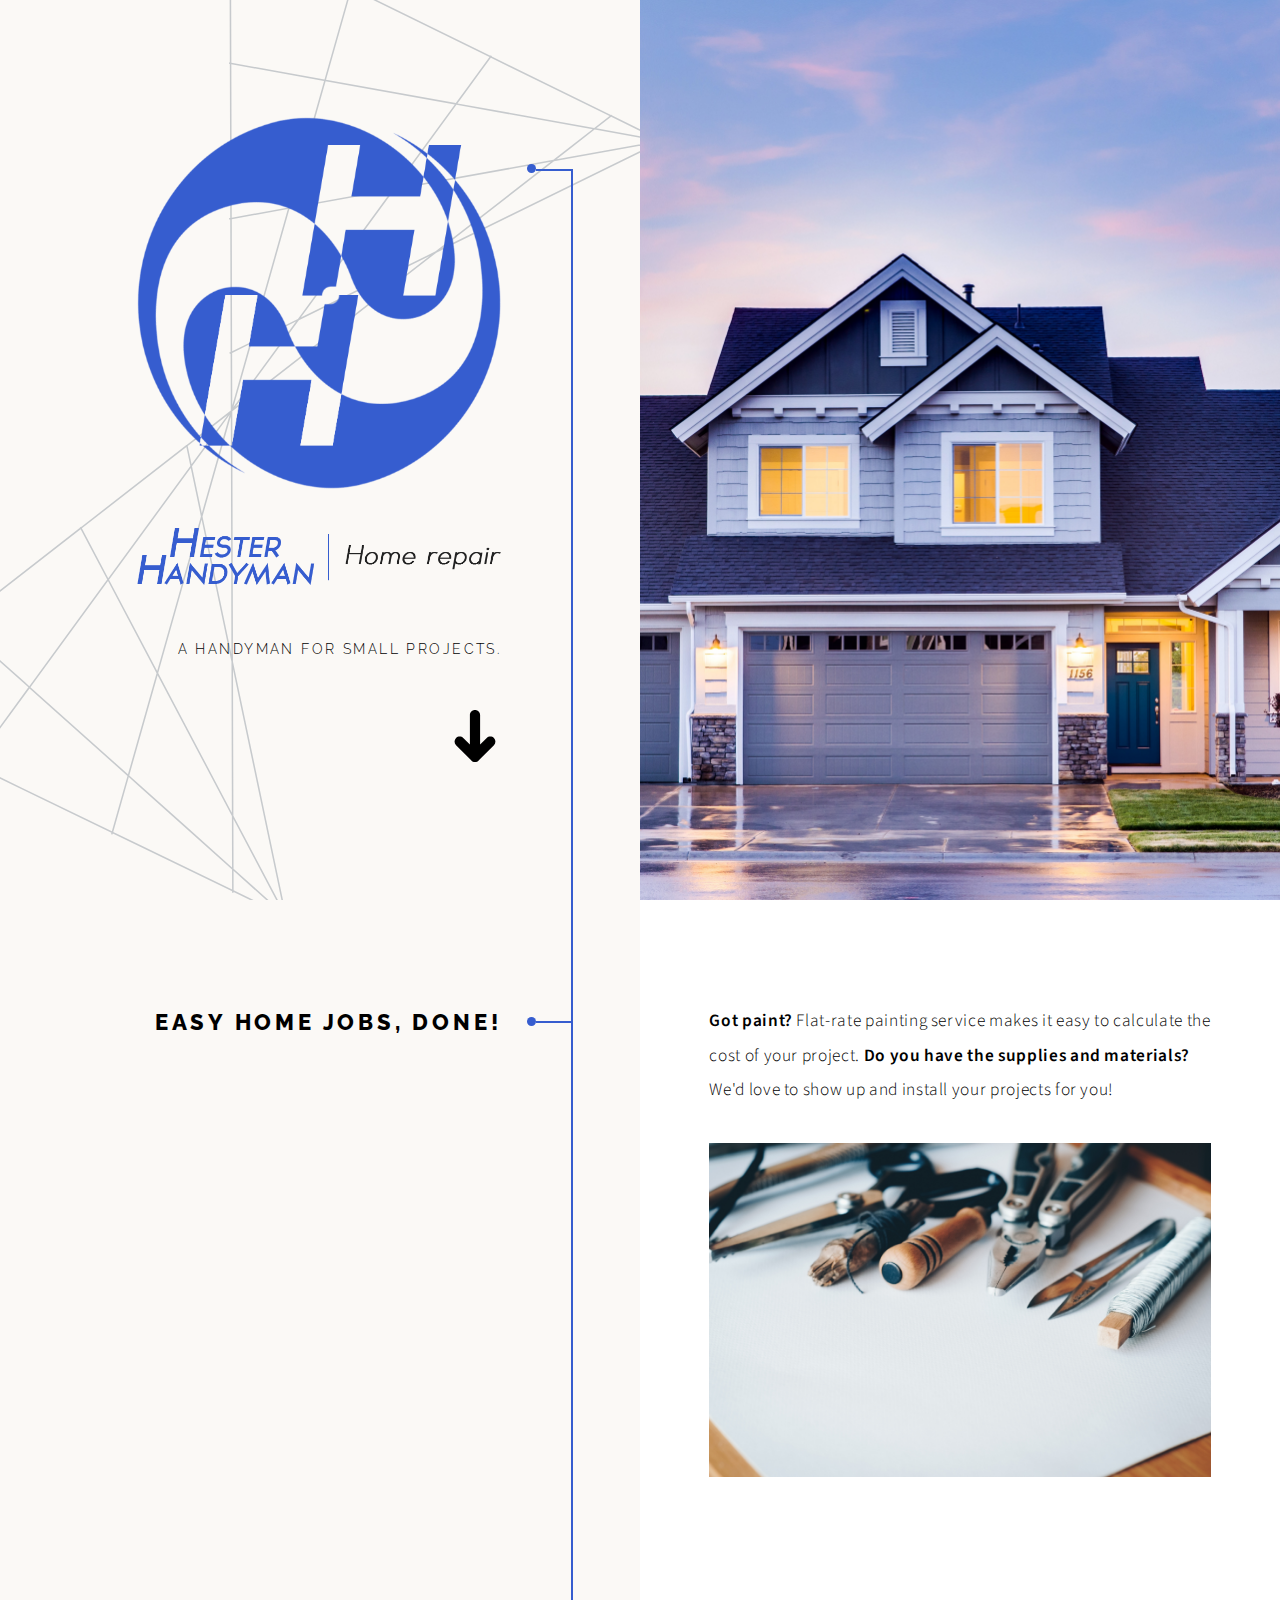
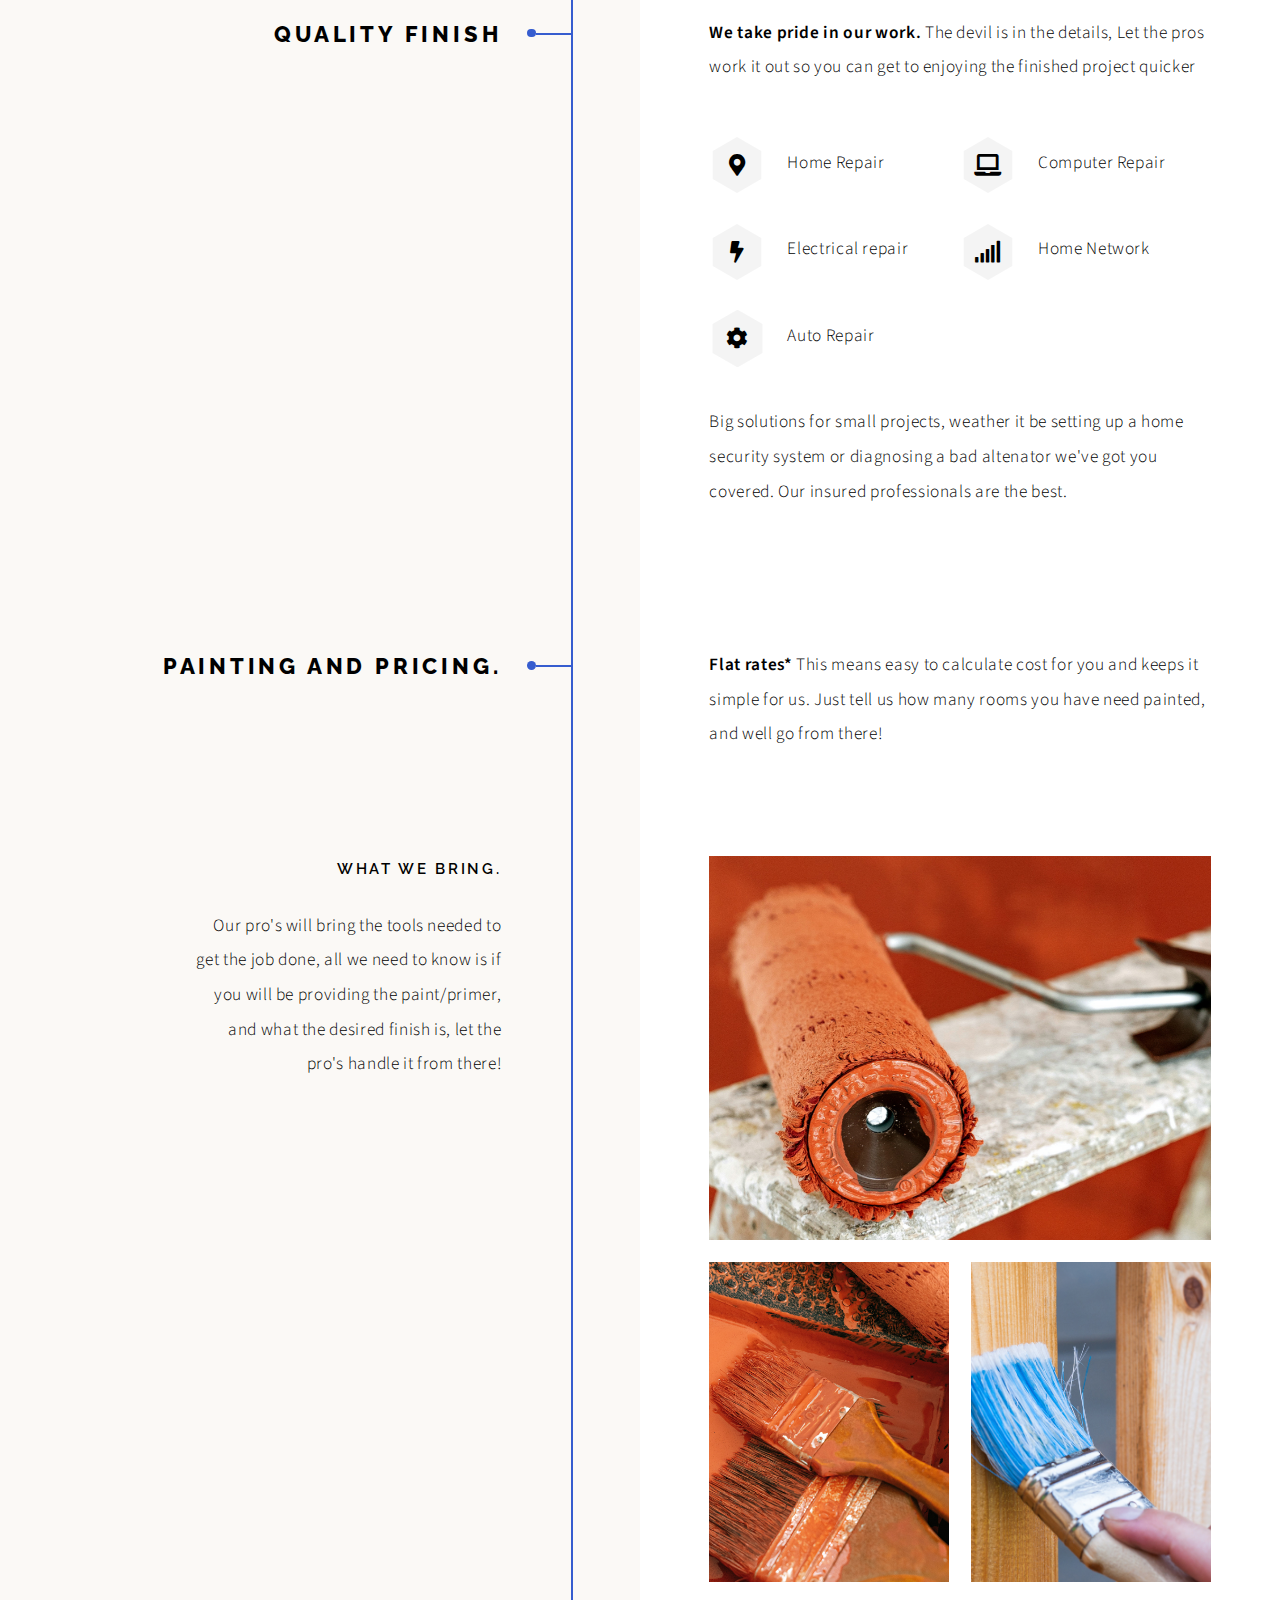
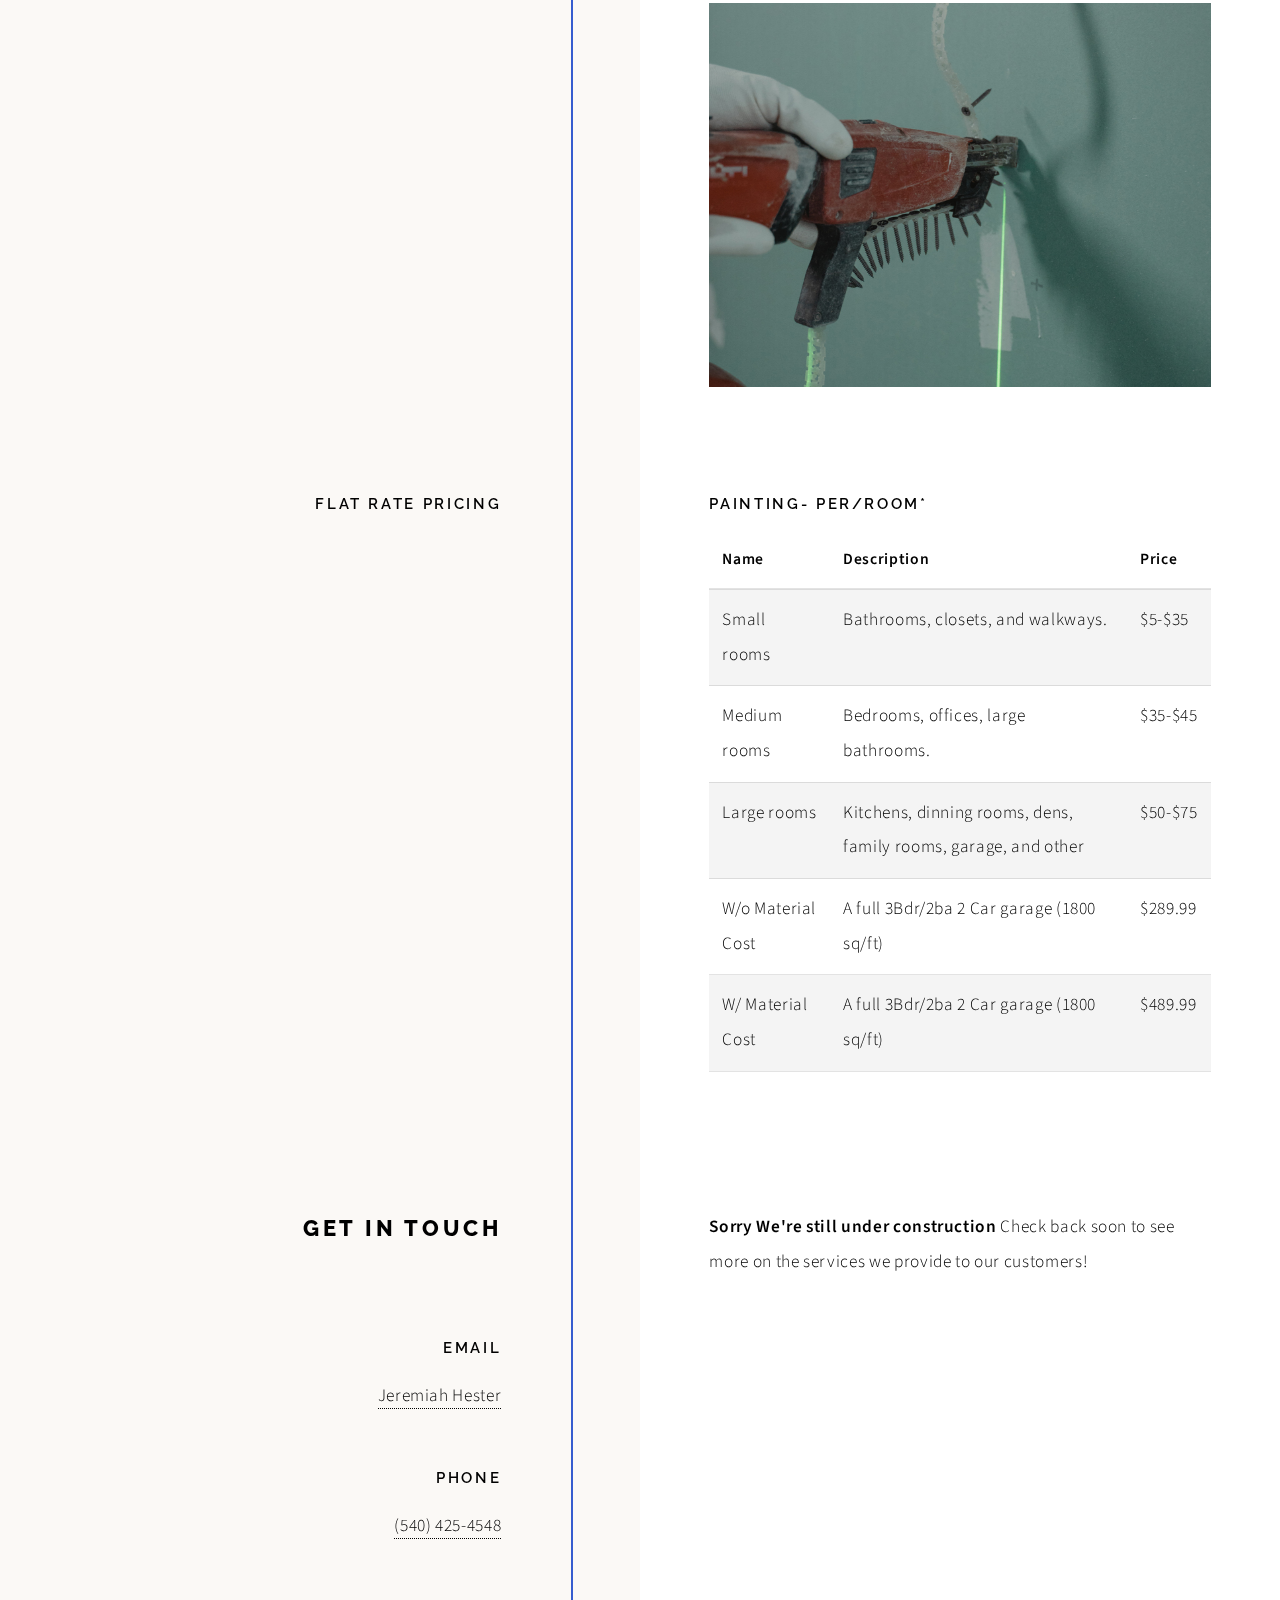
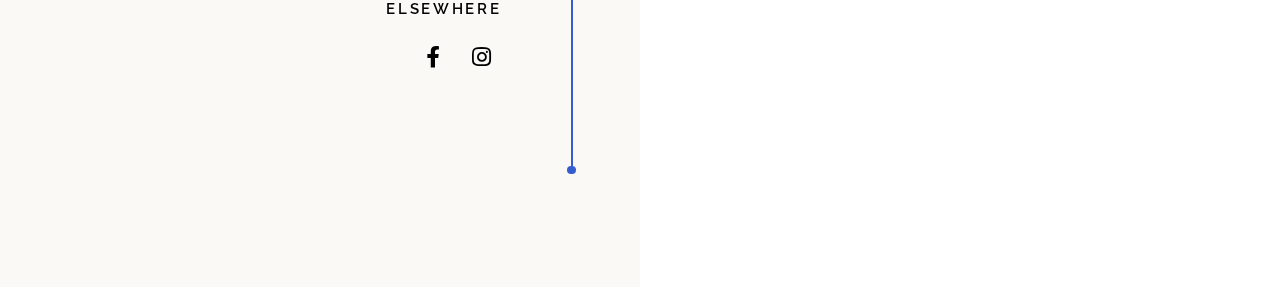
==== commit 280afbfb: "5/16/21 rev 1.5" ====
--- a/index.html
+++ b/index.html
@@ -70,16 +70,16 @@
         <!-- Section -->
         <section>
             <header>
-                <h2>Ultrices erat magna sed condimentum</h2>
+                <h2>Painting and pricing.</h2>
             </header>
             <div class="content">
-                <p><strong>Integer mollis egestas</strong> nam maximus erat id euismod egestas. Pellentesque sapien ac quam. Lorem ipsum dolor sit nullam.</p>
+                <p><strong>Flat rates*</strong> This means easy to calculate cost for you and keeps it simple for us. Just tell us how many rooms you have need painted, and well go from there!</p>
 
                 <!-- Section -->
                 <section>
                     <header>
-                        <h3>Erat aliquam</h3>
-                        <p>Vehicula ultrices dolor amet ultricies et condimentum. Magna sed etiam consequat, et lorem adipiscing sed dolor sit amet, consectetur amet do eiusmod tempor incididunt ipsum suspendisse ultrices gravida.</p>
+                        <h3>What we bring.</h3>
+                        <p>Our pro's will bring the tools needed to get the job done, all we need to know is if you will be providing the paint/primer, and what the desired finish is, let the pro's handle it from there!</p>
                     </header>
                     <div class="content">
                         <div class="gallery">
@@ -90,322 +90,52 @@
                         </div>
                     </div>
                 </section>
-
-                <!-- Section -->
-                <section>
-                    <header>
-                        <h3>Nisl consequat</h3>
-                        <p>Aenean ornare velit lacus, ac varius enim ullamcorper eu. Proin aliquam sed facilisis ante interdum congue. Integer mollis, nisl amet convallis, porttitor magna ullamcorper, amet mauris. Ut magna finibus nisi nec lacinia ipsum
-                            maximus.
-                        </p>
-                    </header>
-                    <div class="content">
-                        <div class="gallery">
-                            <a href="images/gallery/fulls/05.jpg" class="landscape"><img src="images/gallery/thumbs/05.jpg" alt="" /></a>
-                            <a href="images/gallery/fulls/06.jpg"><img src="images/gallery/thumbs/06.jpg" alt="" /></a>
-                            <a href="images/gallery/fulls/07.jpg"><img src="images/gallery/thumbs/07.jpg" alt="" /></a>
-                        </div>
-                    </div>
-                </section>
-
-                <!-- Section -->
-                <section>
-                    <header>
-                        <h3>Lorem gravida</h3>
-                        <p>Proin aliquam facilisis ante interdum. Sed nulla amet lorem feugiat tempus aenean ornare velit lacus, ac varius sed enim lorem ullamcorper dolore. ac varius enim lorem ullamcorper dolore. Proin aliquam facilisis.</p>
-                    </header>
-                    <div class="content">
-                        <div class="gallery">
-                            <a href="images/gallery/fulls/08.jpg" class="portrait"><img src="images/gallery/thumbs/08.jpg" alt="" /></a>
-                            <a href="images/gallery/fulls/09.jpg" class="portrait"><img src="images/gallery/thumbs/09.jpg" alt="" /></a>
-                            <a href="images/gallery/fulls/10.jpg" class="landscape"><img src="images/gallery/thumbs/10.jpg" alt="" /></a>
-                        </div>
-                    </div>
-                </section>
-
-            </div>
-        </section>
-
-        <!-- Section -->
-        <section>
-            <header>
-                <h2>Duis sed adpiscing veroeros amet</h2>
-            </header>
-            <div class="content">
-                <p><strong>Proin tempus feugiat</strong> sed varius enim lorem ullamcorper dolore aliquam aenean ornare velit lacus, ac varius enim lorem ullamcorper dolore.</p>
-                <ul class="actions">
-                    <li><a href="#" class="button primary large">Get Started</a></li>
-                    <li><a href="#" class="button large">Learn More</a></li>
-                </ul>
-            </div>
-        </section>
-
-        <!-- Elements -->
-
-        <section>
-            <header>
-                <h2>Elements</h2>
-            </header>
-            <div class="content">
-
-                <section>
-                    <header>
-                        <h3>Text</h3>
-                    </header>
-                    <div class="content">
-                        <p>This is <b>bold</b> and this is <strong>strong</strong>. This is <i>italic</i> and this is <em>emphasized</em>. This is <sup>superscript</sup> text and this is <sub>subscript</sub> text. This is <u>underlined</u> and this is code:
-                            <code>for (;;) { ... }</code>. Finally, <a href="#">this is a link</a>.</p>
-                        <hr />
-                        <h2>Heading Level 2</h2>
-                        <h3>Heading Level 3</h3>
-                        <h4>Heading Level 4</h4>
-                        <h5>Heading Level 5</h5>
-                        <hr />
-                        <h5>Blockquote</h5>
-                        <blockquote>Fringilla nisl. Donec accumsan interdum nisi, quis tincidunt felis sagittis eget tempus euismod. Vestibulum ante ipsum primis in faucibus vestibulum. Blandit adipiscing eu felis iaculis volutpat ac adipiscing accumsan faucibus.
-                            Vestibulum ante ipsum primis in faucibus lorem ipsum dolor sit amet nullam adipiscing eu felis.</blockquote>
-                        <h5>Preformatted</h5>
-                        <pre><code>i = 0;
-
-while (!deck.isInOrder()) {
-  print 'Iteration ' + i;
-  deck.shuffle();
-  i++;
-}
-
-print 'Sorted in ' + i + ' iterations.';</code></pre>
-                    </div>
-                </section>
-
-                <section>
-                    <header>
-                        <h3>Lists</h3>
-                    </header>
-                    <div class="content">
-
-                        <h4>Unordered</h4>
-                        <ul>
-                            <li>Dolor pulvinar etiam.</li>
-                            <li>Sagittis adipiscing.</li>
-                            <li>Felis enim feugiat.</li>
-                        </ul>
-
-                        <h4>Alternate</h4>
-                        <ul class="alt">
-                            <li>Dolor pulvinar etiam.</li>
-                            <li>Sagittis adipiscing.</li>
-                            <li>Felis enim feugiat.</li>
-                        </ul>
-
-                        <h4>Ordered</h4>
-                        <ol>
-                            <li>Dolor pulvinar etiam.</li>
-                            <li>Etiam vel felis viverra.</li>
-                            <li>Felis enim feugiat.</li>
-                            <li>Dolor pulvinar etiam.</li>
-                            <li>Etiam vel felis lorem.</li>
-                            <li>Felis enim et feugiat.</li>
-                        </ol>
-                        <h4>Icons</h4>
-                        <ul class="icons">
-                            <li><a href="#" class="icon brands fa-twitter"><span class="label">Twitter</span></a></li>
-                            <li><a href="#" class="icon brands fa-facebook-f"><span class="label">Facebook</span></a></li>
-                            <li><a href="#" class="icon brands fa-instagram"><span class="label">Instagram</span></a></li>
-                            <li><a href="#" class="icon brands fa-github"><span class="label">Github</span></a></li>
-                        </ul>
-
-                        <h4>Actions</h4>
-                        <ul class="actions">
-                            <li><a href="#" class="button primary">Default</a></li>
-                            <li><a href="#" class="button">Default</a></li>
-                        </ul>
-                        <ul class="actions stacked">
-                            <li><a href="#" class="button primary">Default</a></li>
-                            <li><a href="#" class="button">Default</a></li>
-                        </ul>
-                    </div>
-                </section>
-
-                <section>
-                    <header>
-                        <h3>Table</h3>
-                    </header>
-                    <div class="content">
-                        <h4>Default</h4>
-                        <div class="table-wrapper">
-                            <table>
-                                <thead>
-                                    <tr>
-                                        <th>Name</th>
-                                        <th>Description</th>
-                                        <th>Price</th>
-                                    </tr>
-                                </thead>
-                                <tbody>
-                                    <tr>
-                                        <td>Item One</td>
-                                        <td>Ante turpis integer aliquet porttitor.</td>
-                                        <td>29.99</td>
-                                    </tr>
-                                    <tr>
-                                        <td>Item Two</td>
-                                        <td>Vis ac commodo adipiscing arcu aliquet.</td>
-                                        <td>19.99</td>
-                                    </tr>
-                                    <tr>
-                                        <td>Item Three</td>
-                                        <td> Morbi faucibus arcu accumsan lorem.</td>
-                                        <td>29.99</td>
-                                    </tr>
-                                    <tr>
-                                        <td>Item Four</td>
-                                        <td>Vitae integer tempus condimentum.</td>
-                                        <td>19.99</td>
-                                    </tr>
-                                    <tr>
-                                        <td>Item Five</td>
-                                        <td>Ante turpis integer aliquet porttitor.</td>
-                                        <td>29.99</td>
-                                    </tr>
-                                </tbody>
-                                <tfoot>
-                                    <tr>
-                                        <td colspan="2"></td>
-                                        <td>100.00</td>
-                                    </tr>
-                                </tfoot>
-                            </table>
-                        </div>
-
-                        <h4>Alternate</h4>
-                        <div class="table-wrapper">
-                            <table class="alt">
-                                <thead>
-                                    <tr>
-                                        <th>Name</th>
-                                        <th>Description</th>
-                                        <th>Price</th>
-                                    </tr>
-                                </thead>
-                                <tbody>
-                                    <tr>
-                                        <td>Item One</td>
-                                        <td>Ante turpis integer aliquet porttitor.</td>
-                                        <td>29.99</td>
-                                    </tr>
-                                    <tr>
-                                        <td>Item Two</td>
-                                        <td>Vis ac commodo adipiscing arcu aliquet.</td>
-                                        <td>19.99</td>
-                                    </tr>
-                                    <tr>
-                                        <td>Item Three</td>
-                                        <td> Morbi faucibus arcu accumsan lorem.</td>
-                                        <td>29.99</td>
-                                    </tr>
-                                    <tr>
-                                        <td>Item Four</td>
-                                        <td>Vitae integer tempus condimentum.</td>
-                                        <td>19.99</td>
-                                    </tr>
-                                    <tr>
-                                        <td>Item Five</td>
-                                        <td>Ante turpis integer aliquet porttitor.</td>
-                                        <td>29.99</td>
-                                    </tr>
-                                </tbody>
-                                <tfoot>
-                                    <tr>
-                                        <td colspan="2"></td>
-                                        <td>100.00</td>
-                                    </tr>
-                                </tfoot>
-                            </table>
-                        </div>
-                    </div>
-                </section>
-
-                <section>
-                    <header>
-                        <h3>Buttons</h3>
-                    </header>
-                    <div class="content">
-                        <ul class="actions">
-                            <li><a href="#" class="button primary">Primary</a></li>
-                            <li><a href="#" class="button">Default</a></li>
-                        </ul>
-                        <ul class="actions">
-                            <li><a href="#" class="button large">Large</a></li>
-                            <li><a href="#" class="button">Default</a></li>
-                            <li><a href="#" class="button small">Small</a></li>
-                        </ul>
-                        <ul class="actions">
-                            <li><a href="#" class="button primary icon solid fa-download">Icon</a></li>
-                            <li><a href="#" class="button icon solid fa-download">Icon</a></li>
-                        </ul>
-                        <ul class="actions">
-                            <li><span class="button primary disabled">Disabled</span></li>
-                            <li><span class="button disabled">Disabled</span></li>
-                        </ul>
-                    </div>
-                </section>
-
-                <section>
-                    <header>
-                        <h3>Form</h3>
-                    </header>
-                    <div class="content">
-                        <form method="post" action="#">
-                            <div class="fields">
-                                <div class="field half">
-                                    <label for="demo-name">Name</label>
-                                    <input type="text" name="demo-name" id="demo-name" value="" placeholder="Jane Doe" />
-                                </div>
-                                <div class="field half">
-                                    <label for="demo-email">Email</label>
-                                    <input type="email" name="demo-email" id="demo-email" value="" placeholder="jane@untitled.tld" />
-                                </div>
-                                <div class="field">
-                                    <label for="demo-category">Category</label>
-                                    <select name="demo-category" id="demo-category">
-													<option value="">-</option>
-													<option value="1">Manufacturing</option>
-													<option value="1">Shipping</option>
-													<option value="1">Administration</option>
-													<option value="1">Human Resources</option>
-												</select>
-                                </div>
-                                <div class="field half">
-                                    <input type="radio" id="demo-priority-low" name="demo-priority" checked>
-                                    <label for="demo-priority-low">Low</label>
-                                </div>
-                                <div class="field half">
-                                    <input type="radio" id="demo-priority-high" name="demo-priority">
-                                    <label for="demo-priority-high">High</label>
-                                </div>
-                                <div class="field half">
-                                    <input type="checkbox" id="demo-copy" name="demo-copy">
-                                    <label for="demo-copy">Email me a copy</label>
-                                </div>
-                                <div class="field half">
-                                    <input type="checkbox" id="demo-human" name="demo-human" checked>
-                                    <label for="demo-human">Not a robot</label>
-                                </div>
-                                <div class="field">
-                                    <label for="demo-message">Message</label>
-                                    <textarea name="demo-message" id="demo-message" placeholder="Enter your message" rows="6"></textarea>
-                                </div>
-                            </div>
-                            <ul class="actions">
-                                <li><input type="submit" value="Send Message" class="primary" /></li>
-                                <li><input type="reset" value="Reset" /></li>
-                            </ul>
-                        </form>
-                    </div>
-                </section>
-
-            </div>
-        </section>
+<section>
+    <header>
+        <h3>Flat rate pricing</h3>
+    </header>
+    <div class="content">
+        <h4><strong>Painting</strong>- Per/room*</h4>
+        <div class="table-wrapper">
+            <table>
+                <thead>
+                    <tr>
+                        <th>Name</th>
+                        <th>Description</th>
+                        <th>Price</th>
+                    </tr>
+                </thead>
+                <tbody>
+                    <tr>
+                        <td>Small rooms</td>
+                        <td>Bathrooms, closets, and walkways.</td>
+                        <td>$5-$35</td>
+                    </tr>
+                    <tr>
+                        <td>Medium rooms</td>
+                        <td>Bedrooms, offices, large bathrooms.</td>
+                        <td>$35-$45</td>
+                    </tr>
+                    <tr>
+                        <td>Large rooms</td>
+                        <td>Kitchens, dinning rooms, dens, family rooms, garage, and other</td>
+                        <td>$50-$75</td>
+                    </tr>
+                    <tr>
+                        <td>W/o Material Cost</td>
+                        <td>A full 3Bdr/2ba 2 Car garage (1800 sq/ft)</td>
+                        <td>$289.99</td>
+                    </tr>
+                    <tr>
+                        <td>W/ Material Cost</td>
+                        <td>A full 3Bdr/2ba 2 Car garage (1800 sq/ft)</td>
+                        <td>$489.99</td>
+                    </tr>
+                </tbody>
+            </table>
+        </div>
+</section>
+
 
 
         <!-- Section -->
@@ -414,8 +144,8 @@
                 <h2>Get in touch</h2>
             </header>
             <div class="content">
-                <p><strong>Auctor commodo</strong> interdum et malesuada fames ac ante ipsum primis in faucibus. Pellentesque venenatis dolor imperdiet dolor mattis sagittis.</p>
-                <form>
+                <p><strong>Sorry We're still under construction</strong> Check back soon to see more on the services we provide to our customers!</p>
+                <!--form>
                     <div class="fields">
                         <div class="field half">
                             <input type="text" name="name" id="name" placeholder="Name" />
@@ -430,31 +160,23 @@
                     <ul class="actions">
                         <li><input type="submit" value="Send Message" class="button primary" /></li>
                     </ul>
-                </form>
+                </form-->
             </div>
             <footer>
                 <ul class="items">
                     <li>
                         <h3>Email</h3>
-                        <a href="#">information@untitled.ext</a>
+                        <a href="mailto: JEHenterprises@outlook.com">Jeremiah Hester</a>
                     </li>
                     <li>
                         <h3>Phone</h3>
-                        <a href="#">(000) 000-0000</a>
-                    </li>
-                    <li>
-                        <h3>Address</h3>
-                        <span>1234 Somewhere Road, Nashville, TN 00000</span>
+                        <a href="tel: 5404254548">(540) 425-4548</a>
                     </li>
                     <li>
                         <h3>Elsewhere</h3>
                         <ul class="icons">
-                            <li><a href="#" class="icon brands fa-twitter"><span class="label">Twitter</span></a></li>
                             <li><a href="#" class="icon brands fa-facebook-f"><span class="label">Facebook</span></a></li>
                             <li><a href="#" class="icon brands fa-instagram"><span class="label">Instagram</span></a></li>
-                            <li><a href="#" class="icon brands fa-linkedin-in"><span class="label">LinkedIn</span></a></li>
-                            <li><a href="#" class="icon brands fa-github"><span class="label">GitHub</span></a></li>
-                            <li><a href="#" class="icon brands fa-codepen"><span class="label">Codepen</span></a></li>
                         </ul>
                     </li>
                 </ul>
--- a/assets/css/main.css
+++ b/assets/css/main.css
@@ -3324,8 +3324,8 @@
     #wrapper>section>header {
         background-attachment: fixed;
         background-color: #FBF9F6;
-        background-image: url("data:image/svg+xml;charset=utf8,%3Csvg xmlns='http://www.w3.org/2000/svg' viewBox='0 0 920 1750' x='0px' y='0px'%3E %3Cpath style='fill: rgba(44, 64, 85, 0.5)' d='M889.72,1137.55l-2.91-0.75l-364.39,282.94l-0.7-0.9l-0.51,0.11l-94.77-451.5l-32.51-15.75l-16.73-8.11l0,0.68 l-1.46,0l0-1.39l-1.89-0.92l-112.41-54.47l-0.29,1.03l-1.41-0.37l0.37-1.31l-34.14-16.54l-98.56-47.76l-0.59,0.81l-1.16-0.88 l0.42-0.57L11.43,766.33l-0.25,0.2l-0.9-1.15l102.87-79.98l0.08-0.1l0.02,0.02l116.68-90.72l-0.18-0.34l1.3-0.66l0.05,0.09 l100.5-78.14l-0.07-0.32l0.65-0.14l42.3-32.89l-0.15-54.54l-0.59,0.29l-0.64-1.31l1.23-0.6l-0.01-4.54l-0.33-122.47l-0.99,0.18 l-0.28-1.43l1.27-0.23l-0.4-147.49l-0.87-0.16l0.28-1.43l0.58,0.1l-0.35-127.48l-0.13-0.06l0.64-1.31L489.97,76.8l0.73,0.19 l-0.04,0.14l132.63,65.11l0.33-0.45l1.16,0.88l-0.16,0.22l114.21,56.07l0.45-0.35l0.72,0.93l47.89,23.51l2.76-1.36l0.56,4.61 l-3.32-1.63L571.52,330.88L375.95,482.93l0.66,239.95l51.12,243.57l222.53,107.83l236.23,60.93l2.27-1.77 M375.8,425.34l17.25-8.47 l36.13-127.75l-53.73,9.66L375.8,425.34z M551,241.05l38.19-52.2l-123.83-22.27l-34.13,120.68l98.99-17.81L551,241.05z M532.3,269.09l151.34-27.22l37.63-29.25l-130.48-23.47L532.3,269.09z M303.38,733.9l-2.36-4.48l-44.18-83.78L182.5,747.25 l40.78,36.46l52.69,47.11L303.38,733.9z M277.18,831.91l56.95,50.93L375.69,920l-0.13-49.23l-71.19-135L277.18,831.91z M303.96,731.86l41.93-148.25l-9.74-46.39L257.8,644.33L303.96,731.86z M304.94,733.73l9.55,18.12l61.05,115.78l-0.39-144.6 l-16.9-80.53l-11.71-55.81L304.94,733.73z M375.21,211.79l0.23,85.51l54.17-9.74l34.29-121.23l-88.87-15.98L375.21,211.79z M430.78,288.83l-17.88,63.21L394.81,416l44.01-21.6l90.15-123.23L430.78,288.83z M287.76,898.62l87.99,42.64l-0.05-19.29 l-91.37-81.71l-7.59-6.78l-14.88,52.59L287.76,898.62z M174.26,843.62l86.26,41.8l15-53.03l-93.89-83.95l-53.34,72.91L174.26,843.62 z M113.18,687.22L12.71,765.33l55.69,26.99l58.56,28.38l53.58-73.24l-34.83-31.14L113.18,687.22z M230.62,595.92l-116.27,90.4 l63.02,56.36l4.03,3.61l74.67-102.08l-7.47-14.17L230.62,595.92z M331.94,517.15l-100.15,77.86l25.25,47.88l78.71-107.59l-1.71-8.14 L331.94,517.15z M333.22,516.15l2.02,9.64l1.66,7.92l34.65-47.37L333.22,516.15z M337.31,535.63l9.43,44.95l26.67-94.3 L337.31,535.63z M347.39,583.66l27.74,132.16l-0.62-228.04L347.39,583.66z M374.7,21.83l0.35,127.02l89.27,16.06l24.61-87 L374.7,21.83z M490.25,78.56l-22.26,78.7l-2.24,7.91l124.39,22.37l10.23-13.99l22.04-30.12L490.25,78.56z M623.74,144.09 l-12.29,16.8l-19.71,26.95l131.07,23.58l14.73-11.45L623.74,144.09z M739,200.67l-13.3,10.34l-0.96,0.74l58.14,10.46L739,200.67z M723.19,212.96l-25.33,19.69l-11.14,8.66l97.03-17.45L723.19,212.96z M782.89,225.5l-98.64,17.74l-107.06,83.23L782.89,225.5z M631.68,282.26l49.48-38.47l-150.1,27l-89.41,122.22l129.1-63.37L631.68,282.26z M565.06,334.05l-125.28,61.5l-45.94,62.8 l-14.96,20.44L565.06,334.05z M425.31,412.87l11.65-15.93l-42.69,20.96l-13.66,48.3l-3.58,12.67L425.31,412.87z M392.51,418.76 l-16.71,8.2l0.01,4.72l0.12,45.68L392.51,418.76z M377.21,941.96l21.37,10.36l24.14,11.7l-45.56-40.74L377.21,941.96z M377.15,921.31l34.83,31.15l12.57,11.24l-47.53-90.14L377.15,921.31z M376.63,730.07l0.38,140.33l48.29,91.59L376.63,730.07z M806.29,1197.48l75.8-58.86l-28.56,11.47l-25.6,10.28l14.96,7.25l-0.64,1.31l-16.16-7.83l-124.76,50.1l40.56,36.27L806.29,1197.48z M522.43,1146.18l58.88,111.66l52.71-21.17l64.61-25.95l-75.11-67.17L522.43,1146.18z M621.92,1142.14l-115.78-103.53l-46.8-12.07 l62.33,118.2l7.06-0.18L621.92,1142.14z M700.14,1210.12l124.19-49.87l-42.89-20.78l-155.8,4.04L700.14,1210.12z M679.7,1295.77 l61.03-47.39l-40.9-36.57l-117.85,47.32l42.09,79.82L679.7,1295.77z M522.48,1417.85l1.83-1.42l98.6-76.56l-42.28-80.19 l-84.25,33.83L522.48,1417.85z M496.08,1292.06l83.87-33.68l-59.14-112.16l-55.04,1.43L496.08,1292.06z M465.46,1146.2l54.58-1.42 l-62.61-118.74l-18.03-4.65l0.36-1.41l16.74,4.32l-27.63-52.4L465.46,1146.2z M458.42,1024.79l45.35,11.7l-74.14-66.29 L458.42,1024.79z M431.46,969.87l75.38,67.41l136.26,35.15L431.46,969.87z M649.76,1075.65l-140.54-36.25l114.83,102.68l154.53-4.01 L649.76,1075.65z M656.92,1077.5l124.84,60.5l51.97-1.35l47.7-1.24L656.92,1077.5z M784.62,1139.38l41.54,20.13l56.45-22.67 L784.62,1139.38z'/%3E %3C/svg%3E");
-        background-position: 25% 50%;
+        /*background-image: url("data:image/svg+xml;charset=utf8,%3Csvg xmlns='http://www.w3.org/2000/svg' viewBox='0 0 920 1750' x='0px' y='0px'%3E %3Cpath style='fill: rgba(44, 64, 85, 0.5)' d='M889.72,1137.55l-2.91-0.75l-364.39,282.94l-0.7-0.9l-0.51,0.11l-94.77-451.5l-32.51-15.75l-16.73-8.11l0,0.68 l-1.46,0l0-1.39l-1.89-0.92l-112.41-54.47l-0.29,1.03l-1.41-0.37l0.37-1.31l-34.14-16.54l-98.56-47.76l-0.59,0.81l-1.16-0.88 l0.42-0.57L11.43,766.33l-0.25,0.2l-0.9-1.15l102.87-79.98l0.08-0.1l0.02,0.02l116.68-90.72l-0.18-0.34l1.3-0.66l0.05,0.09 l100.5-78.14l-0.07-0.32l0.65-0.14l42.3-32.89l-0.15-54.54l-0.59,0.29l-0.64-1.31l1.23-0.6l-0.01-4.54l-0.33-122.47l-0.99,0.18 l-0.28-1.43l1.27-0.23l-0.4-147.49l-0.87-0.16l0.28-1.43l0.58,0.1l-0.35-127.48l-0.13-0.06l0.64-1.31L489.97,76.8l0.73,0.19 l-0.04,0.14l132.63,65.11l0.33-0.45l1.16,0.88l-0.16,0.22l114.21,56.07l0.45-0.35l0.72,0.93l47.89,23.51l2.76-1.36l0.56,4.61 l-3.32-1.63L571.52,330.88L375.95,482.93l0.66,239.95l51.12,243.57l222.53,107.83l236.23,60.93l2.27-1.77 M375.8,425.34l17.25-8.47 l36.13-127.75l-53.73,9.66L375.8,425.34z M551,241.05l38.19-52.2l-123.83-22.27l-34.13,120.68l98.99-17.81L551,241.05z M532.3,269.09l151.34-27.22l37.63-29.25l-130.48-23.47L532.3,269.09z M303.38,733.9l-2.36-4.48l-44.18-83.78L182.5,747.25 l40.78,36.46l52.69,47.11L303.38,733.9z M277.18,831.91l56.95,50.93L375.69,920l-0.13-49.23l-71.19-135L277.18,831.91z M303.96,731.86l41.93-148.25l-9.74-46.39L257.8,644.33L303.96,731.86z M304.94,733.73l9.55,18.12l61.05,115.78l-0.39-144.6 l-16.9-80.53l-11.71-55.81L304.94,733.73z M375.21,211.79l0.23,85.51l54.17-9.74l34.29-121.23l-88.87-15.98L375.21,211.79z M430.78,288.83l-17.88,63.21L394.81,416l44.01-21.6l90.15-123.23L430.78,288.83z M287.76,898.62l87.99,42.64l-0.05-19.29 l-91.37-81.71l-7.59-6.78l-14.88,52.59L287.76,898.62z M174.26,843.62l86.26,41.8l15-53.03l-93.89-83.95l-53.34,72.91L174.26,843.62 z M113.18,687.22L12.71,765.33l55.69,26.99l58.56,28.38l53.58-73.24l-34.83-31.14L113.18,687.22z M230.62,595.92l-116.27,90.4 l63.02,56.36l4.03,3.61l74.67-102.08l-7.47-14.17L230.62,595.92z M331.94,517.15l-100.15,77.86l25.25,47.88l78.71-107.59l-1.71-8.14 L331.94,517.15z M333.22,516.15l2.02,9.64l1.66,7.92l34.65-47.37L333.22,516.15z M337.31,535.63l9.43,44.95l26.67-94.3 L337.31,535.63z M347.39,583.66l27.74,132.16l-0.62-228.04L347.39,583.66z M374.7,21.83l0.35,127.02l89.27,16.06l24.61-87 L374.7,21.83z M490.25,78.56l-22.26,78.7l-2.24,7.91l124.39,22.37l10.23-13.99l22.04-30.12L490.25,78.56z M623.74,144.09 l-12.29,16.8l-19.71,26.95l131.07,23.58l14.73-11.45L623.74,144.09z M739,200.67l-13.3,10.34l-0.96,0.74l58.14,10.46L739,200.67z M723.19,212.96l-25.33,19.69l-11.14,8.66l97.03-17.45L723.19,212.96z M782.89,225.5l-98.64,17.74l-107.06,83.23L782.89,225.5z M631.68,282.26l49.48-38.47l-150.1,27l-89.41,122.22l129.1-63.37L631.68,282.26z M565.06,334.05l-125.28,61.5l-45.94,62.8 l-14.96,20.44L565.06,334.05z M425.31,412.87l11.65-15.93l-42.69,20.96l-13.66,48.3l-3.58,12.67L425.31,412.87z M392.51,418.76 l-16.71,8.2l0.01,4.72l0.12,45.68L392.51,418.76z M377.21,941.96l21.37,10.36l24.14,11.7l-45.56-40.74L377.21,941.96z M377.15,921.31l34.83,31.15l12.57,11.24l-47.53-90.14L377.15,921.31z M376.63,730.07l0.38,140.33l48.29,91.59L376.63,730.07z M806.29,1197.48l75.8-58.86l-28.56,11.47l-25.6,10.28l14.96,7.25l-0.64,1.31l-16.16-7.83l-124.76,50.1l40.56,36.27L806.29,1197.48z M522.43,1146.18l58.88,111.66l52.71-21.17l64.61-25.95l-75.11-67.17L522.43,1146.18z M621.92,1142.14l-115.78-103.53l-46.8-12.07 l62.33,118.2l7.06-0.18L621.92,1142.14z M700.14,1210.12l124.19-49.87l-42.89-20.78l-155.8,4.04L700.14,1210.12z M679.7,1295.77 l61.03-47.39l-40.9-36.57l-117.85,47.32l42.09,79.82L679.7,1295.77z M522.48,1417.85l1.83-1.42l98.6-76.56l-42.28-80.19 l-84.25,33.83L522.48,1417.85z M496.08,1292.06l83.87-33.68l-59.14-112.16l-55.04,1.43L496.08,1292.06z M465.46,1146.2l54.58-1.42 l-62.61-118.74l-18.03-4.65l0.36-1.41l16.74,4.32l-27.63-52.4L465.46,1146.2z M458.42,1024.79l45.35,11.7l-74.14-66.29 L458.42,1024.79z M431.46,969.87l75.38,67.41l136.26,35.15L431.46,969.87z M649.76,1075.65l-140.54-36.25l114.83,102.68l154.53-4.01 L649.76,1075.65z M656.92,1077.5l124.84,60.5l51.97-1.35l47.7-1.24L656.92,1077.5z M784.62,1139.38l41.54,20.13l56.45-22.67 L784.62,1139.38z'/%3E %3C/svg%3E");
+        */background-position: 25% 50%;
         background-repeat: repeat-y;
         background-size: 40rem auto;
     }
